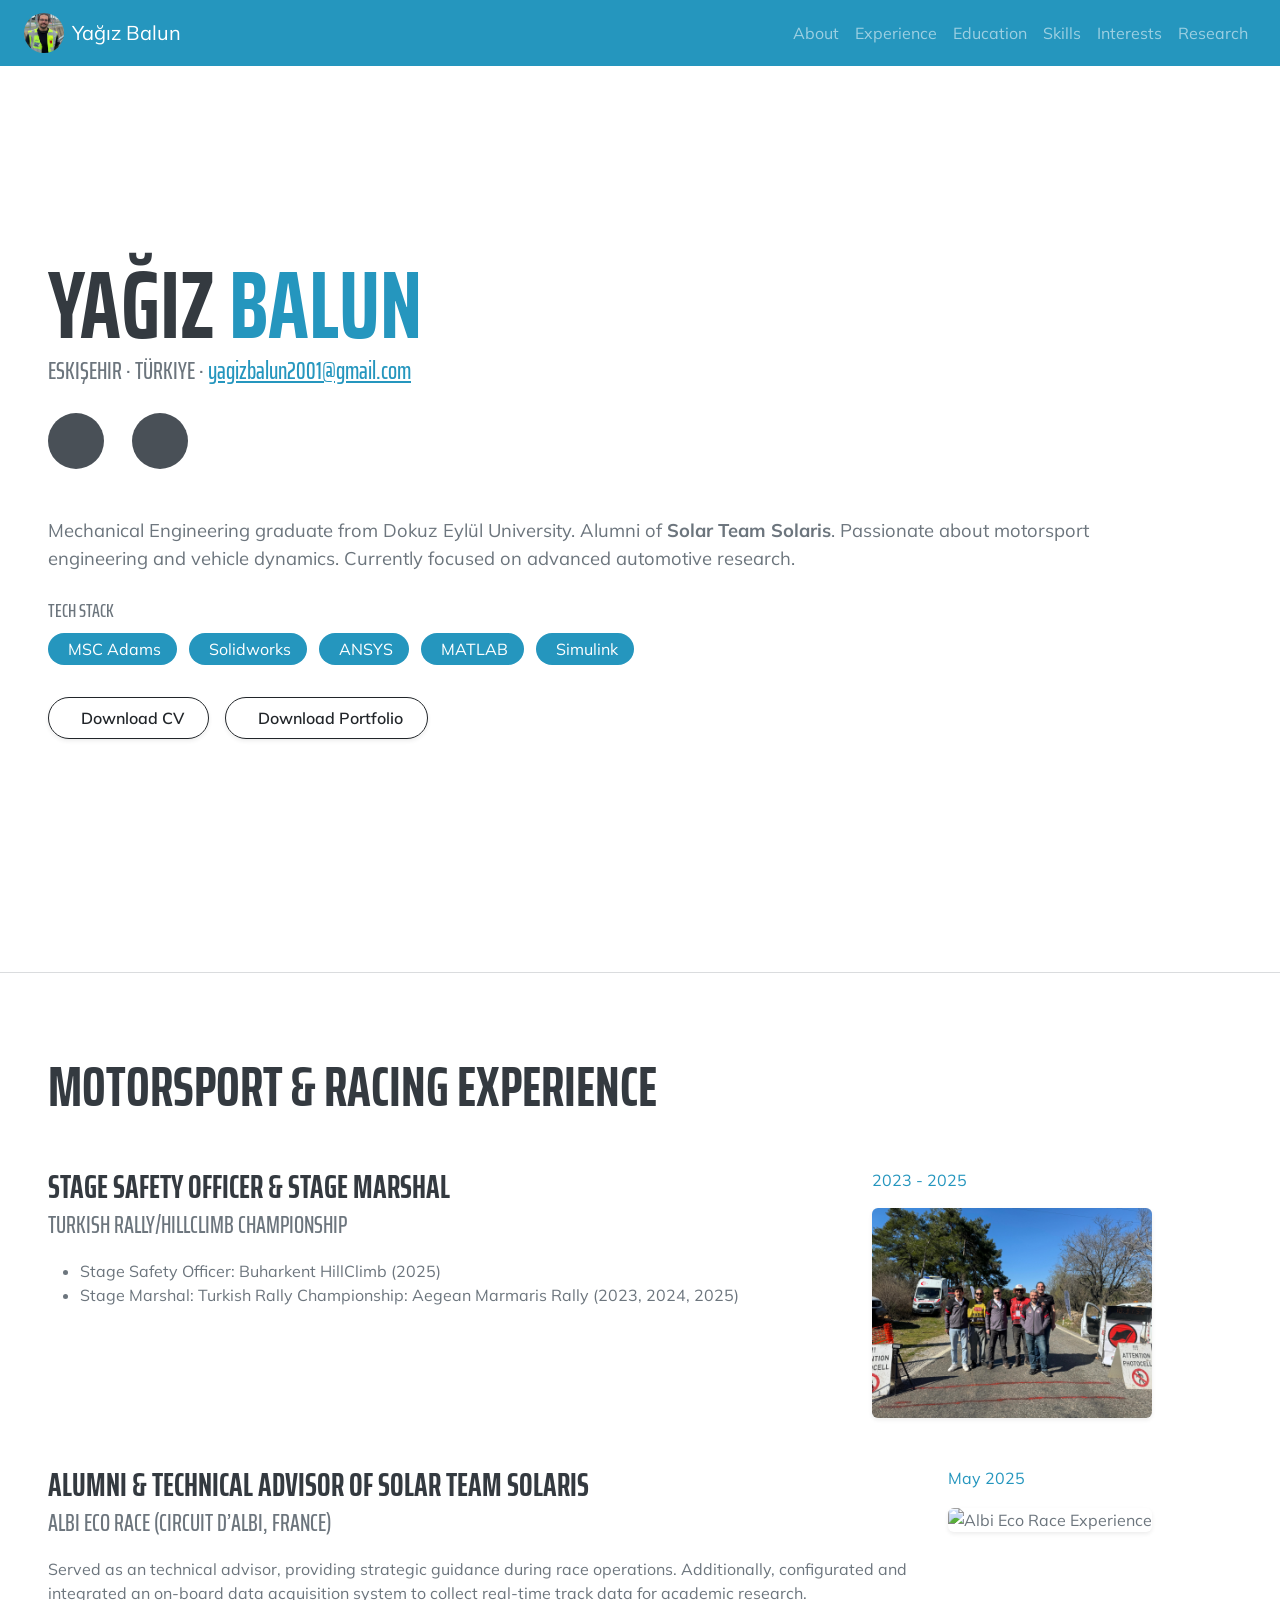
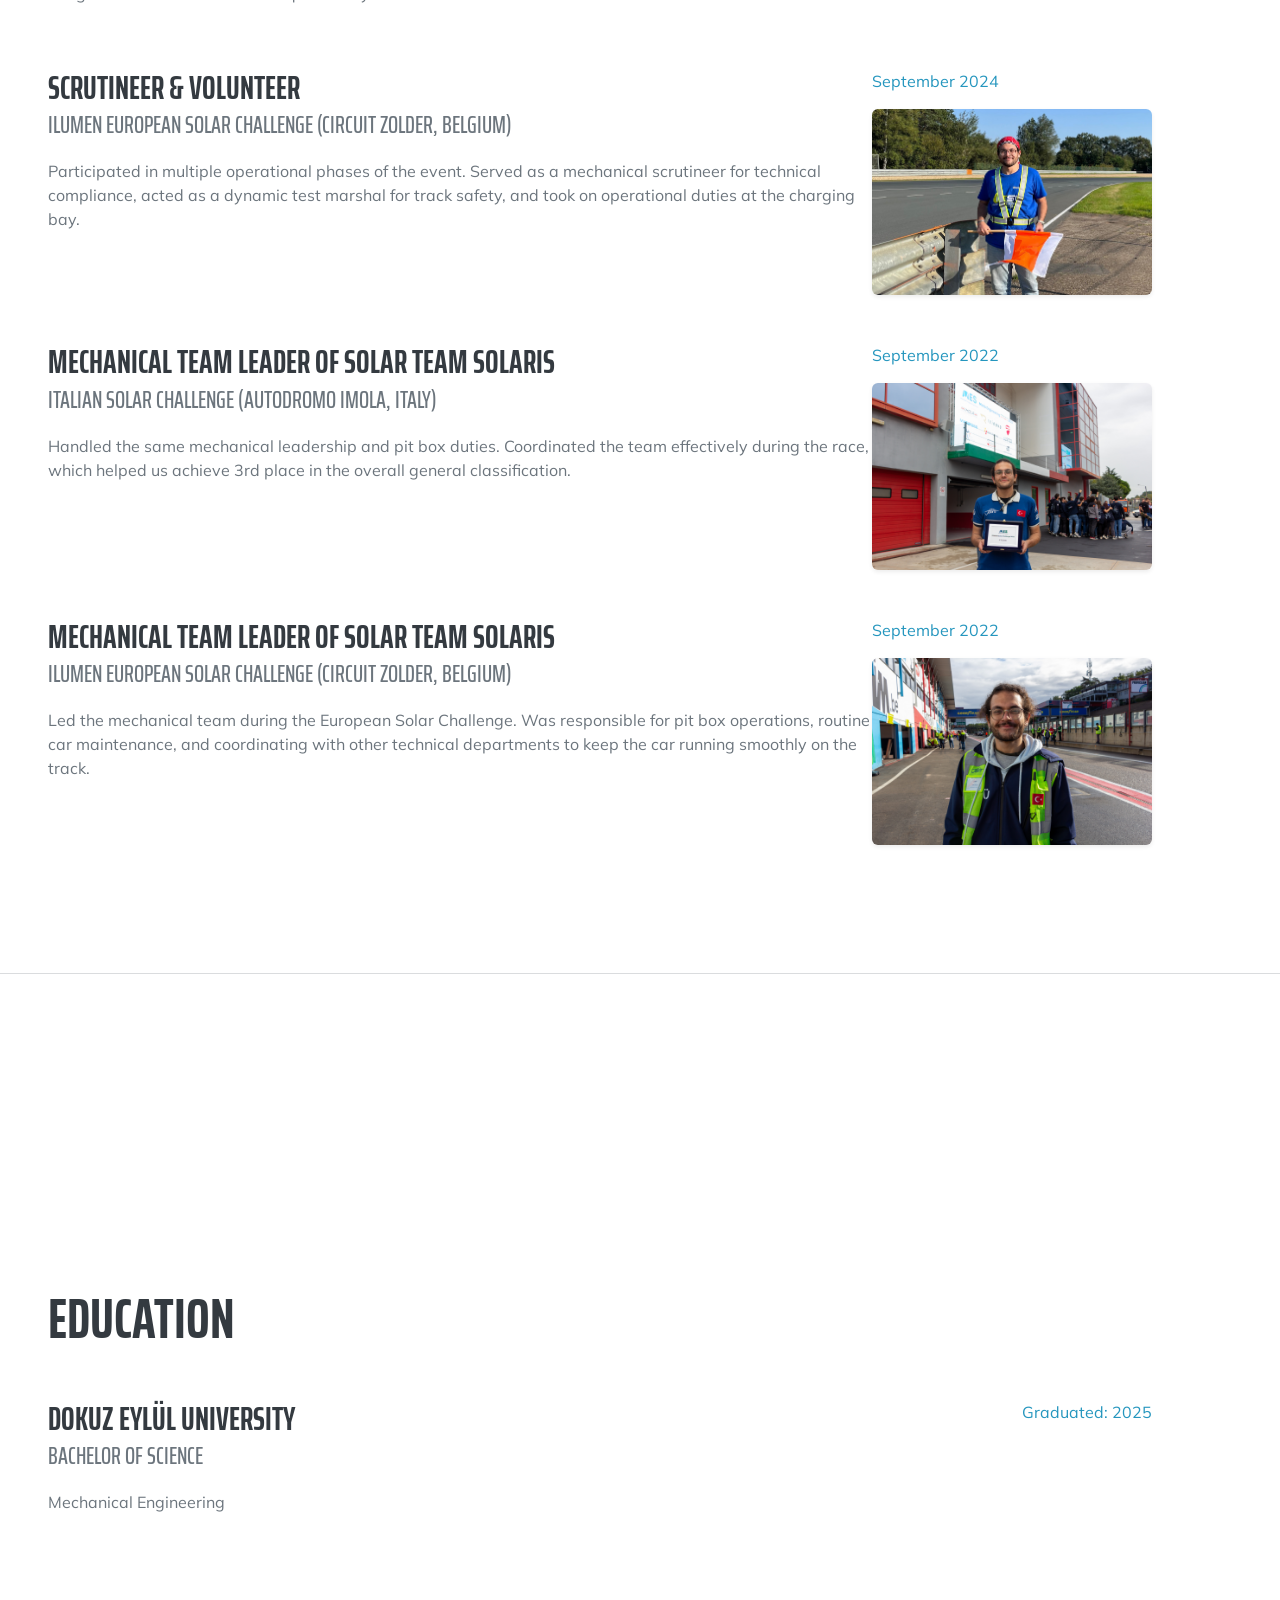
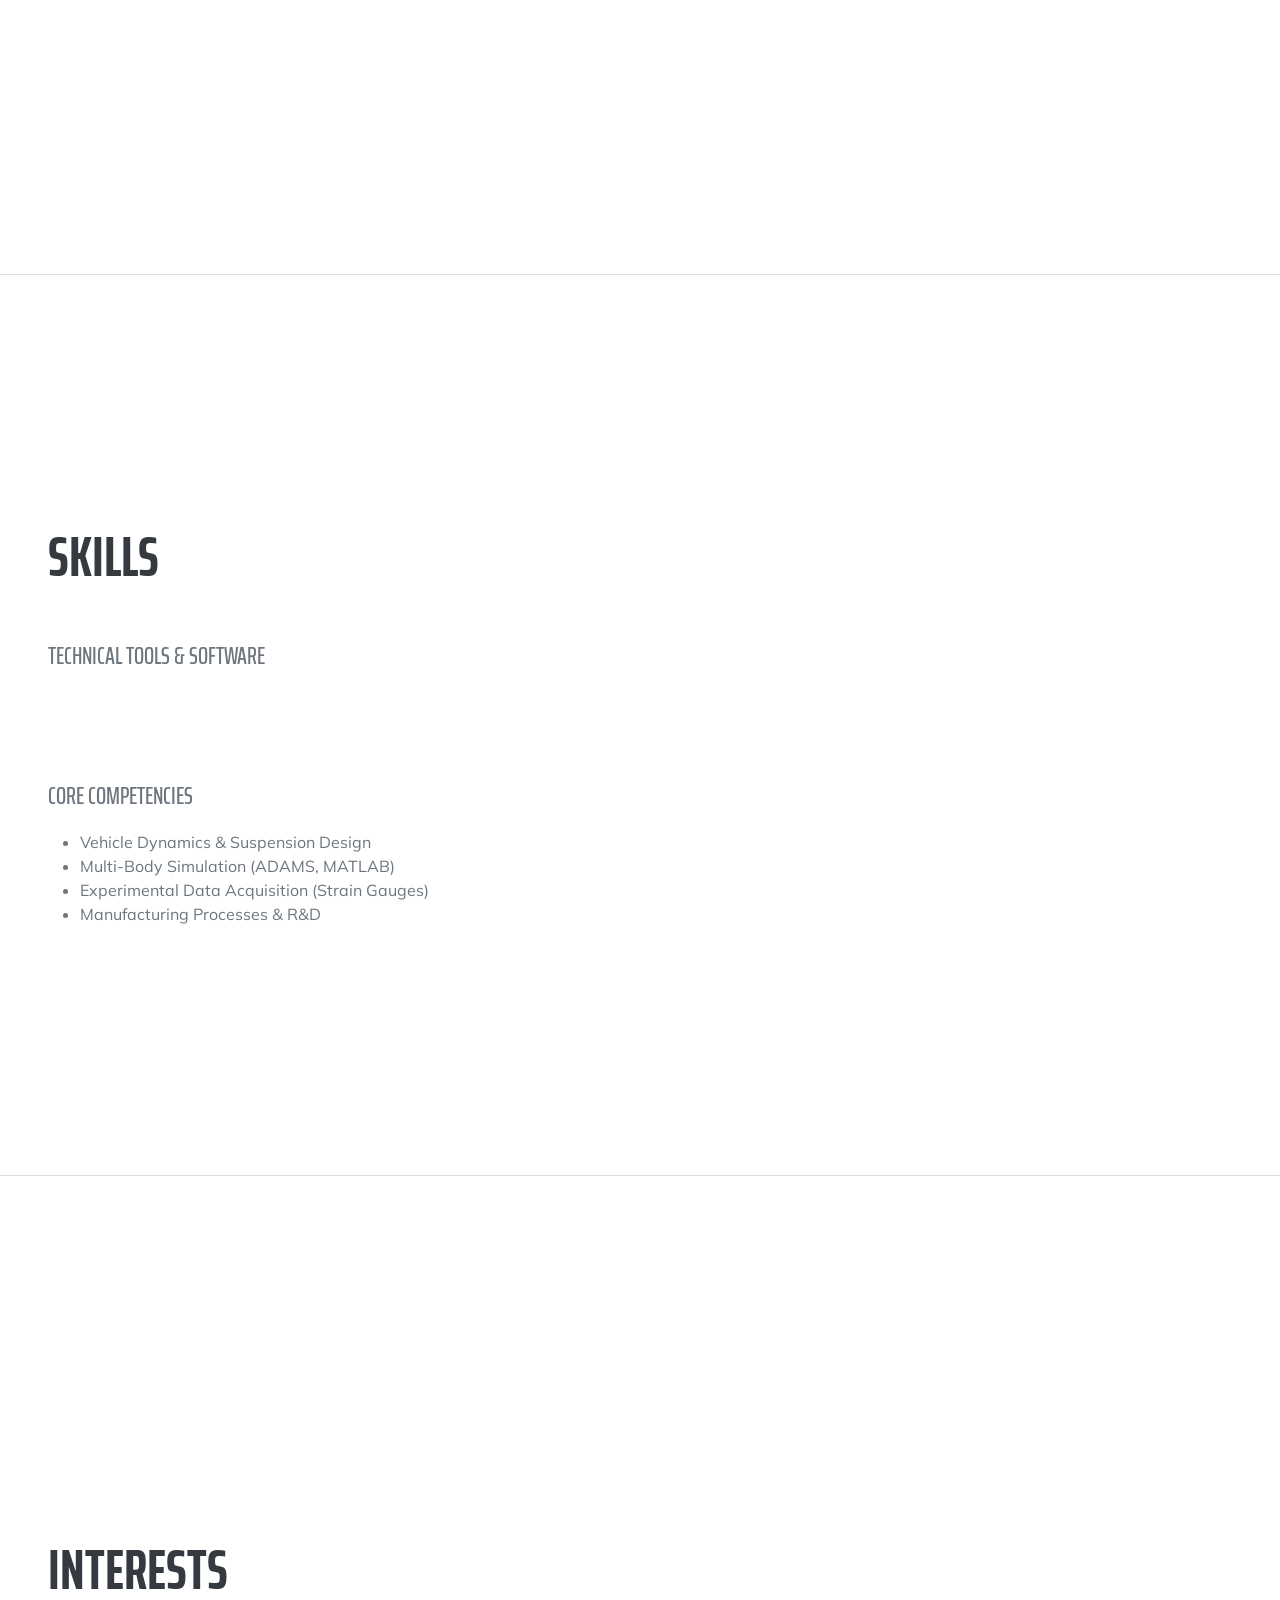
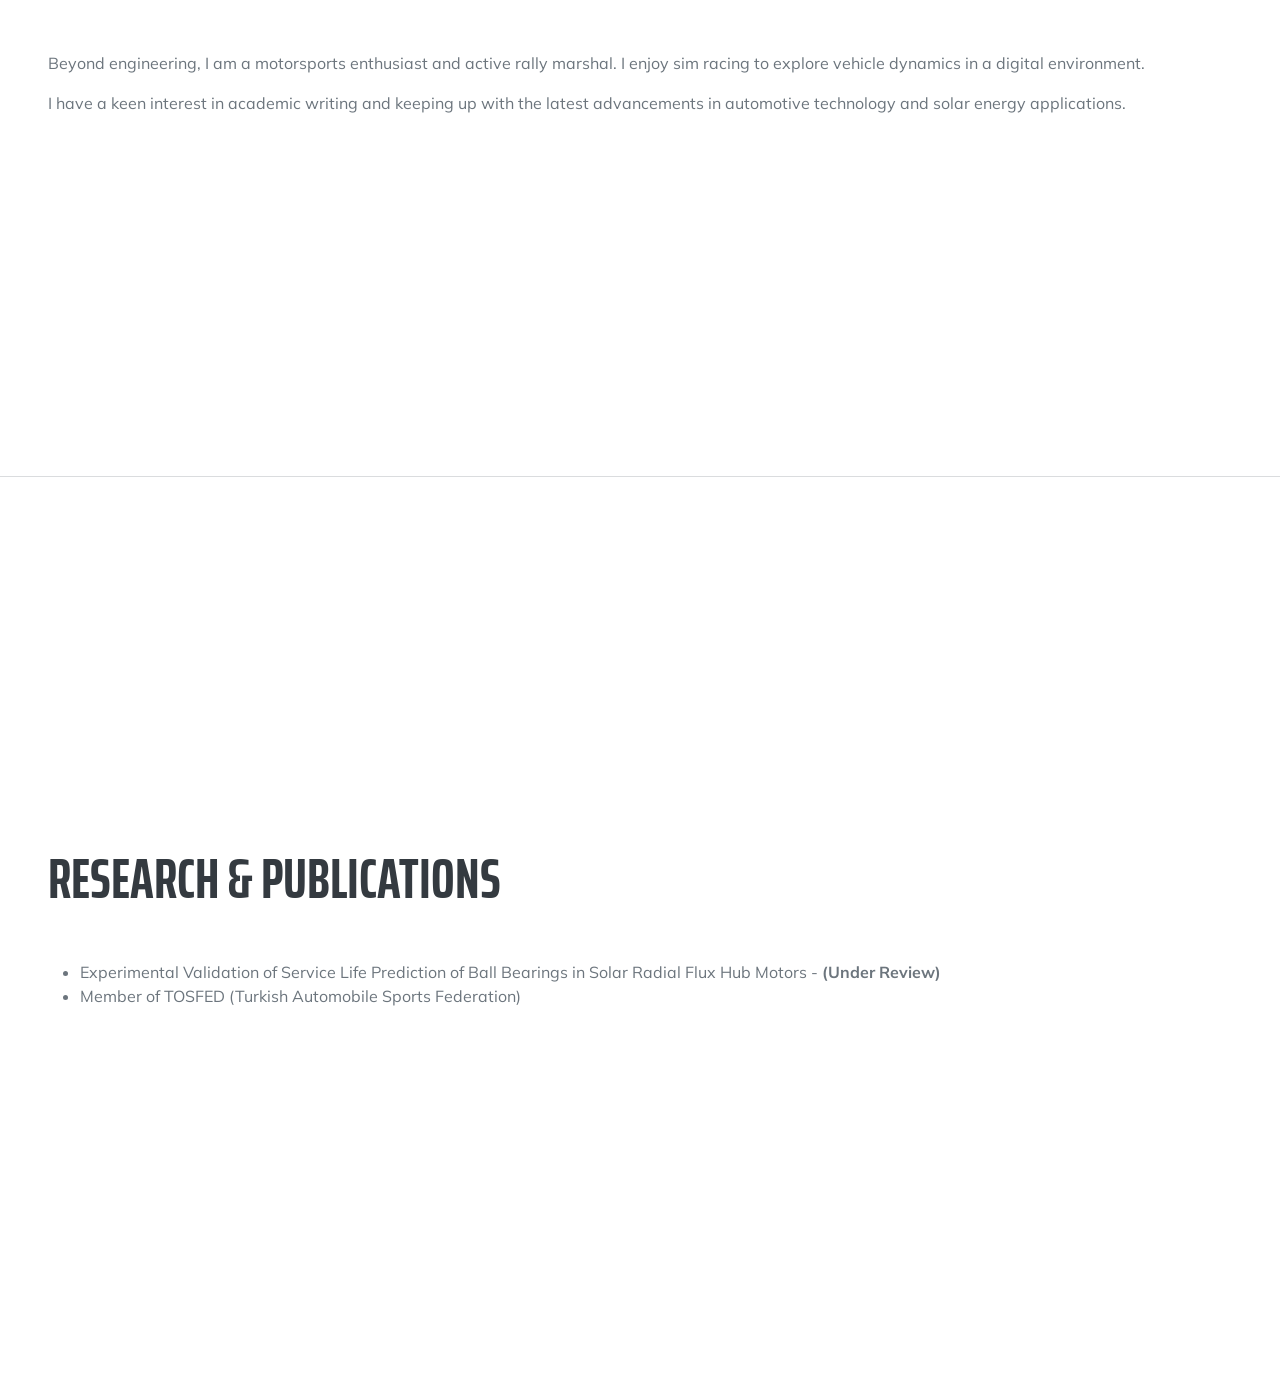
==== index.html @ ca7dafc7 "comp" ====
<!DOCTYPE html>
<html lang="en">
    <head>
        <meta charset="utf-8" />
        <meta name="viewport" content="width=device-width, initial-scale=1, shrink-to-fit=no" />
        <meta name="description" content="Yağız Balun - Mechanical Engineer Portfolio" />
        <meta name="author" content="Yağız Balun" />
        <title>Yağız Balun | Mechanical Engineer</title>
        <link rel="icon" type="image/x-icon" href="assets/img/favicon.ico" />
        <script src="https://use.fontawesome.com/releases/v6.3.0/js/all.js" crossorigin="anonymous"></script>
        <link href="https://fonts.googleapis.com/css?family=Saira+Extra+Condensed:500,700" rel="stylesheet" type="text/css" />
        <link href="https://fonts.googleapis.com/css?family=Muli:400,400i,800,800i" rel="stylesheet" type="text/css" />
        <link href="css/styles.css" rel="stylesheet" />
        <style>
            /* Temanın sol menüye göre ayarlanmış boşluklarını üst menüye göre düzeltir */
            @media (min-width: 992px) {
                body {
                    padding-top: 72px !important;
                    padding-left: 0 !important;
                }
            }
        </style>
    </head>
    <body id="page-top">
        <nav class="navbar navbar-expand-lg navbar-dark bg-primary fixed-top" id="topNav">
            <div class="container-fluid px-4">
                <a class="navbar-brand js-scroll-trigger d-flex align-items-center" href="#page-top">
                    <img class="img-fluid img-profile rounded-circle me-2" src="assets/img/profile.jpg" alt="Yağız Balun" style="width: 40px; height: 40px; object-fit: cover;" />
                    <span>Yağız Balun</span>
                </a>
                <button class="navbar-toggler" type="button" data-bs-toggle="collapse" data-bs-target="#navbarResponsive" aria-controls="navbarResponsive" aria-expanded="false" aria-label="Toggle navigation"><span class="navbar-toggler-icon"></span></button>
                <div class="collapse navbar-collapse" id="navbarResponsive">
                    <ul class="navbar-nav ms-auto">
                        <li class="nav-item"><a class="nav-link js-scroll-trigger" href="#about">About</a></li>
                        <li class="nav-item"><a class="nav-link js-scroll-trigger" href="#experience">Experience</a></li>
                        <li class="nav-item"><a class="nav-link js-scroll-trigger" href="#education">Education</a></li>
                        <li class="nav-item"><a class="nav-link js-scroll-trigger" href="#skills">Skills</a></li>
                        <li class="nav-item"><a class="nav-link js-scroll-trigger" href="#interests">Interests</a></li>
                        <li class="nav-item"><a class="nav-link js-scroll-trigger" href="#awards">Research</a></li>
                    </ul>
                </div>
            </div>
        </nav>
        <div class="container-fluid p-0">
            <section class="resume-section" id="about">
                <div class="resume-section-content">
                    <h1 class="mb-0">
                        Yağız
                        <span class="text-primary">Balun</span>
                    </h1>
                    <div class="subheading mb-4">
                        Eskişehir · Türkiye · 
                        <a href="mailto:yagizbalun2001@gmail.com" class="text-lowercase">yagizbalun2001@gmail.com</a>
                    </div>
                    <div class="social-icons mb-5">
                        <a class="social-icon" href="https://www.linkedin.com/in/yagizbalun/" target="_blank"><i class="fab fa-linkedin-in"></i></a>
                        <a class="social-icon" href="https://orcid.org/0009-0000-0905-5751" target="_blank"><i class="fab fa-orcid"></i></a>
                    </div>
                <p class="lead mb-4">Mechanical Engineering graduate from Dokuz Eylül University. Alumni of <b>Solar Team Solaris</b>. Passionate about 
                        motorsport engineering and vehicle dynamics. Currently focused on advanced automotive research.</p>
                <div class="tech-stack mb-4">
                    <div class="subheading mb-2" style="font-size: 1.2rem;">Tech Stack</div>
                    <span class="badge rounded-pill bg-primary fs-6 fw-normal px-3 py-2 me-2 mb-2"><i class="fas fa-cogs me-1"></i> MSC Adams</span>
                    <span class="badge rounded-pill bg-primary fs-6 fw-normal px-3 py-2 me-2 mb-2"><i class="fas fa-cube me-1"></i> Solidworks</span>
                    <span class="badge rounded-pill bg-primary fs-6 fw-normal px-3 py-2 me-2 mb-2"><i class="fas fa-project-diagram me-1"></i> ANSYS</span>
                    <span class="badge rounded-pill bg-primary fs-6 fw-normal px-3 py-2 me-2 mb-2"><i class="fas fa-laptop-code me-1"></i> MATLAB</span>
                    <span class="badge rounded-pill bg-primary fs-6 fw-normal px-3 py-2 me-2 mb-2"><i class="fas fa-network-wired me-1"></i> Simulink</span>
                </div>
                <div class="d-flex flex-wrap gap-3 mb-5">
                    <a class="btn btn-outline-dark rounded-pill px-4 py-2 fw-semibold shadow-sm" href="assets/CV_Yagiz_Balun.pdf" target="_blank"><i class="fas fa-file-pdf text-primary me-2"></i> Download CV</a>
                    <a class="btn btn-outline-dark rounded-pill px-4 py-2 fw-semibold shadow-sm" href="assets/Portfolio_Yagiz_Balun.pdf" target="_blank"><i class="fas fa-briefcase text-primary me-2"></i> Download Portfolio</a>
                </div>
                </div>
            </section>
            <hr class="m-0" />
            <section class="resume-section" id="experience">
                <div class="resume-section-content">
                    <h2 class="mb-5">MOTORSPORT & RACING EXPERIENCE</h2>
                    <div class="d-flex flex-column flex-md-row justify-content-between mb-5">
                        <div class="flex-grow-1">
                            <h3 class="mb-0">Stage Safety Officer & Stage Marshal</h3>
                            <div class="subheading mb-3">Turkish Rally/HillClimb Championship</div>
                            <ul>
                                <li>Stage Safety Officer: Buharkent HillClimb (2025)</li>
                                <li>Stage Marshal: Turkish Rally Championship: Aegean Marmaris Rally (2023, 2024, 2025)</li>
                            </ul>
                        </div>
                        <div class="flex-shrink-0">
                            <span class="text-primary">2023 - 2025</span>
                            <div class="mt-3">
                                <img src="assets/img/rally.jpeg" alt="Rally Marshal Experience" class="img-fluid rounded shadow-sm" style="max-width: 280px;" />
                            </div>
                        </div>
                    </div>
                    <div class="d-flex flex-column flex-md-row justify-content-between mb-5">
                        <div class="flex-grow-1">
                            <h3 class="mb-0">Alumni & Technical Advisor of Solar Team Solaris</h3>
                            <div class="subheading mb-3">Albi Eco Race (Circuit d’Albi, France)</div>
                            <p>Served as an technical advisor, providing strategic guidance during race operations. Additionally, configurated and integrated an on-board data acquisition system to collect real-time track data for academic research.</p>
                        </div>
                        <div class="flex-shrink-0">
                            <span class="text-primary">May 2025</span>
                            <div class="mt-3">
                                <img src="assets/img/albi.jpg" alt="Albi Eco Race Experience" class="img-fluid rounded shadow-sm" style="max-width: 280px;" />
                            </div>
                        </div>
                    </div>
                    <div class="d-flex flex-column flex-md-row justify-content-between mb-5">
                        <div class="flex-grow-1">
                            <h3 class="mb-0">Scrutineer & Volunteer</h3>
                            <div class="subheading mb-3">iLumen European Solar Challenge (Circuit Zolder, Belgium)</div>
                            <p>Participated in multiple operational phases of the event. Served as a mechanical scrutineer for technical compliance, acted as a dynamic test marshal for track safety, and took on operational duties at the charging bay.</p>
                        </div>
                        <div class="flex-shrink-0">
                            <span class="text-primary">September 2024</span>
                            <div class="mt-3">
                                <img src="assets/img/scru.jpeg" alt="Scrutineer Experience" class="img-fluid rounded shadow-sm" style="max-width: 280px;" />
                            </div>
                        </div>
                    </div>
                    <div class="d-flex flex-column flex-md-row justify-content-between mb-5">
                        <div class="flex-grow-1">
                            <h3 class="mb-0">Mechanical Team Leader of Solar Team Solaris</h3>
                            <div class="subheading mb-3">Italian Solar Challenge (Autodromo Imola, Italy)</div>
                        <p> Handled the same mechanical leadership and pit box duties. Coordinated the team effectively during the race, which helped us achieve 3rd place in the overall general classification.</p>

                        </div>
                        <div class="flex-shrink-0">
                            <span class="text-primary">September 2022</span>
                            <div class="mt-3">
                                <img src="assets/img/imola.jpg" alt="Italian Solar Challenge Experience" class="img-fluid rounded shadow-sm" style="max-width: 280px;" />
                            </div>
                        </div>
                    </div>
                    <div class="d-flex flex-column flex-md-row justify-content-between mb-5">
                        <div class="flex-grow-1">
                            <h3 class="mb-0">Mechanical Team Leader of Solar Team Solaris</h3>
                            <div class="subheading mb-3">iLumen European Solar Challenge (Circuit Zolder, Belgium)</div>
                            <p>Led the mechanical team during the European Solar Challenge. Was responsible for pit box operations, routine car maintenance, and coordinating with other technical departments to keep the car running smoothly on the track.</p>
                        </div>
                        <div class="flex-shrink-0">
                            <span class="text-primary">September 2022</span>
                            <div class="mt-3">
                                <img src="assets/img/iesc.jpg" alt="iLumen European Solar Challenge Experience" class="img-fluid rounded shadow-sm" style="max-width: 280px;" />
                            </div>
                        </div>
                    </div>
                </div>
            </section>
            <hr class="m-0" />
            <section class="resume-section" id="education">
                <div class="resume-section-content">
                    <h2 class="mb-5">Education</h2>
                    <div class="d-flex flex-column flex-md-row justify-content-between mb-5">
                        <div class="flex-grow-1">
                            <h3 class="mb-0">Dokuz Eylül University</h3>
                            <div class="subheading mb-3">Bachelor of Science</div>
                            <div>Mechanical Engineering</div>
                        </div>
                        <div class="flex-shrink-0"><span class="text-primary">Graduated: 2025</span></div>
                    </div>
                </div>
            </section>
            <hr class="m-0" />
            <section class="resume-section" id="skills">
                <div class="resume-section-content">
                    <h2 class="mb-5">Skills</h2>
                    <div class="subheading mb-3">Technical Tools & Software</div>
                    <ul class="list-inline dev-icons">
                        <li class="list-inline-item"><i class="fas fa-car"></i></li>
                        <li class="list-inline-item"><i class="fas fa-cogs"></i></li>
                        <li class="list-inline-item"><i class="fas fa-tools"></i></li>
                    </ul>
                    <div class="subheading mb-3">Core Competencies</div>
                    <ul class="fa-ul mb-0">
                        <li><span class="fa-li"><i class="fas fa-check"></i></span>Vehicle Dynamics & Suspension Design</li>
                        <li><span class="fa-li"><i class="fas fa-check"></i></span>Multi-Body Simulation (ADAMS, MATLAB)</li>
                        <li><span class="fa-li"><i class="fas fa-check"></i></span>Experimental Data Acquisition (Strain Gauges)</li>
                        <li><span class="fa-li"><i class="fas fa-check"></i></span>Manufacturing Processes & R&D</li>
                    </ul>
                </div>
            </section>
            <hr class="m-0" />
            <section class="resume-section" id="interests">
                <div class="resume-section-content">
                    <h2 class="mb-5">Interests</h2>
                    <p>Beyond engineering, I am a motorsports enthusiast and active rally marshal. I enjoy sim racing to explore vehicle dynamics in a digital environment.</p>
                    <p class="mb-0">I have a keen interest in academic writing and keeping up with the latest advancements in automotive technology and solar energy applications.</p>
                </div>
            </section>
            <hr class="m-0" />
            <section class="resume-section" id="awards">
                <div class="resume-section-content">
                    <h2 class="mb-5">Research & Publications</h2>
                    <ul class="fa-ul mb-0">
                        <li>
                            <span class="fa-li"><i class="fas fa-file-alt text-warning"></i></span>
                            Experimental Validation of Service Life Prediction of Ball Bearings in Solar Radial Flux Hub Motors - <b>(Under Review)</b>
                        </li>
                        <li>
                            <span class="fa-li"><i class="fas fa-certificate text-warning"></i></span>
                            Member of TOSFED (Turkish Automobile Sports Federation)
                        </li>
                    </ul>
                </div>
            </section>
        </div>
        <script src="https://cdn.jsdelivr.net/npm/bootstrap@5.2.3/dist/js/bootstrap.bundle.min.js"></script>
        <script src="js/scripts.js"></script>
    </body>
</html>
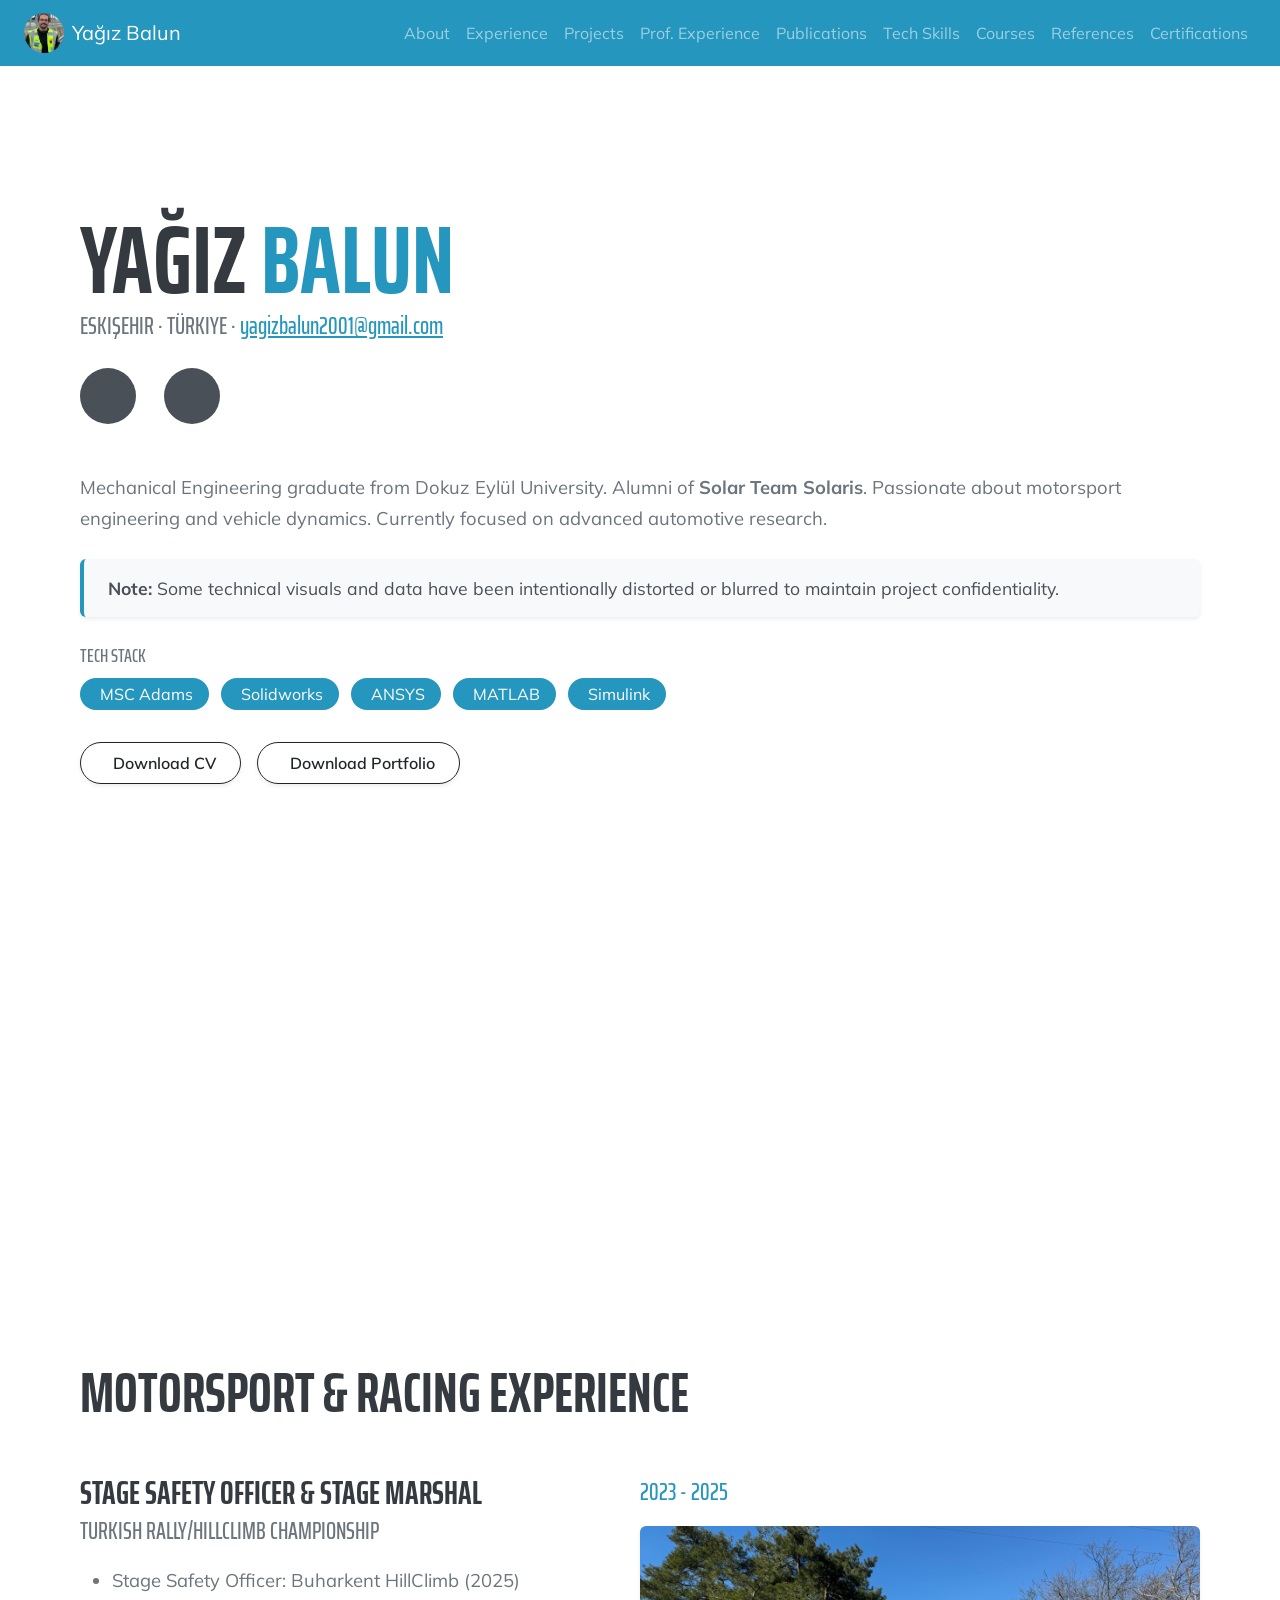
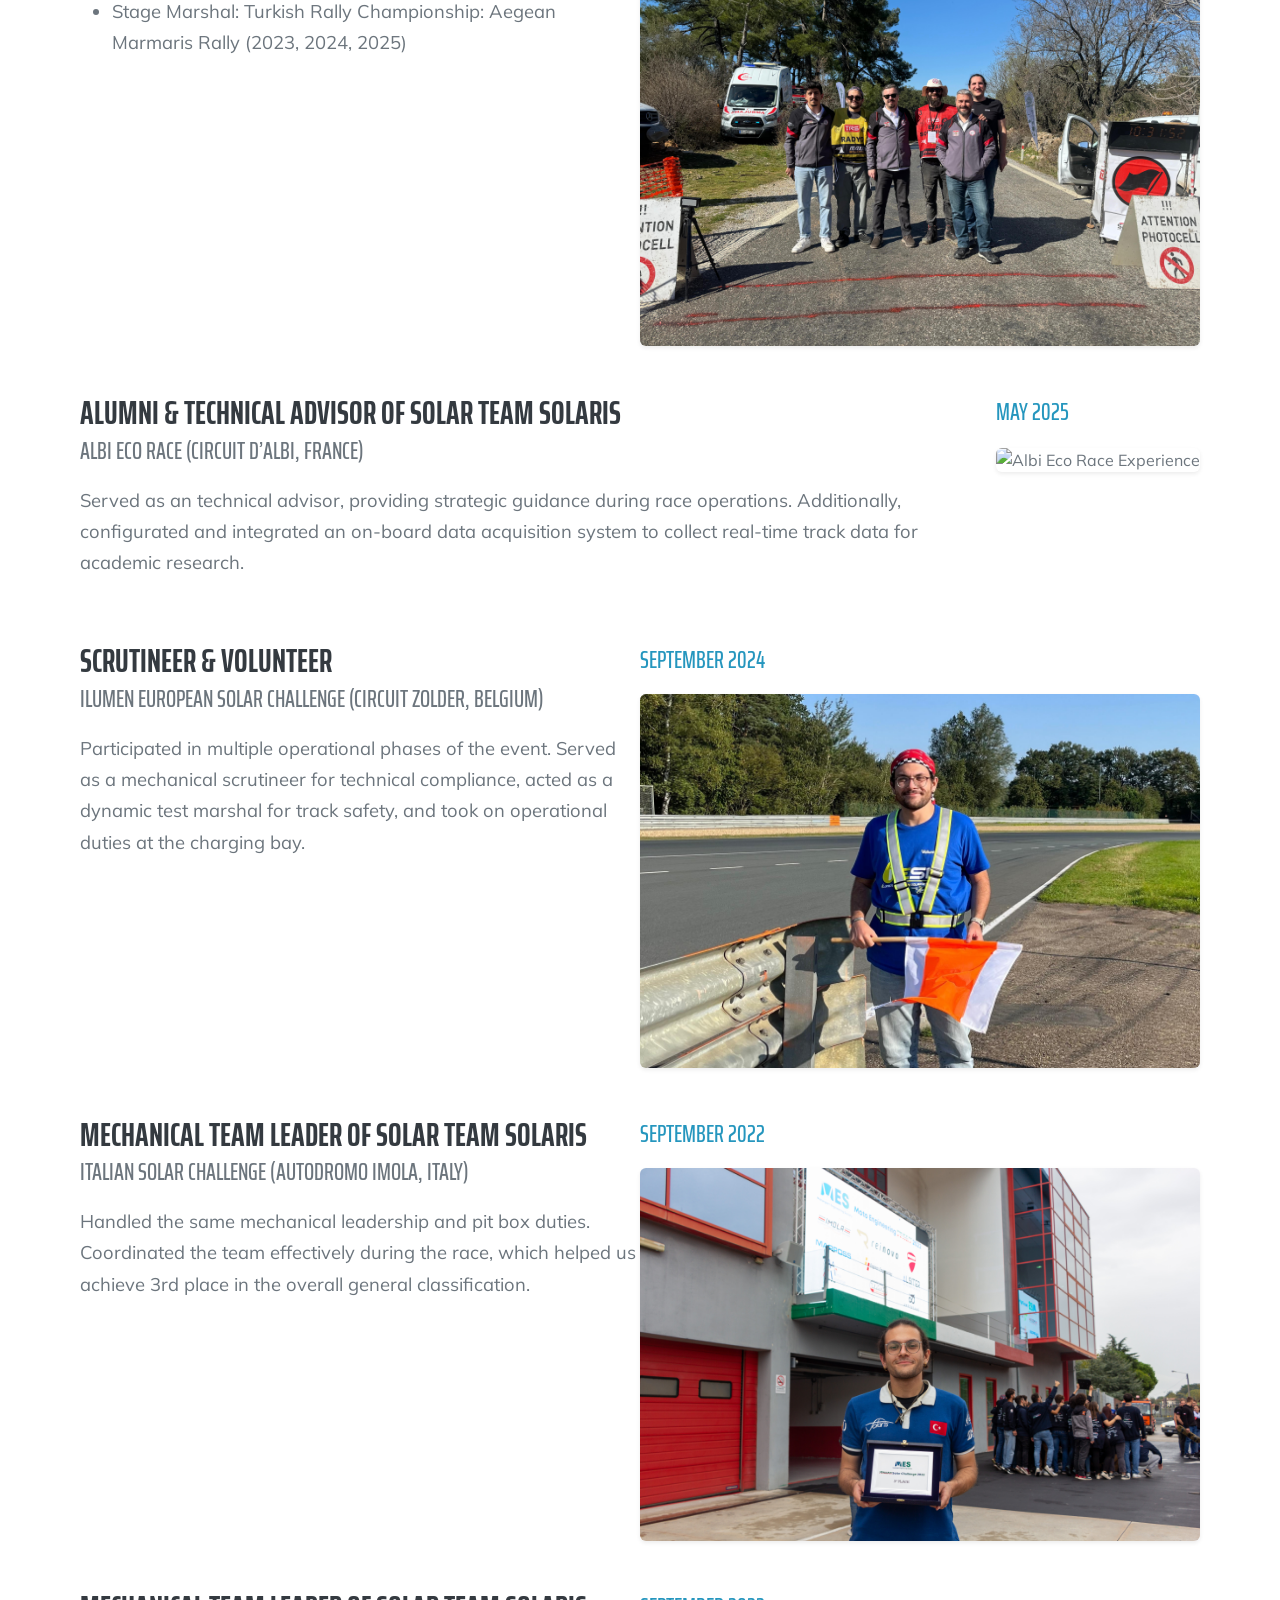
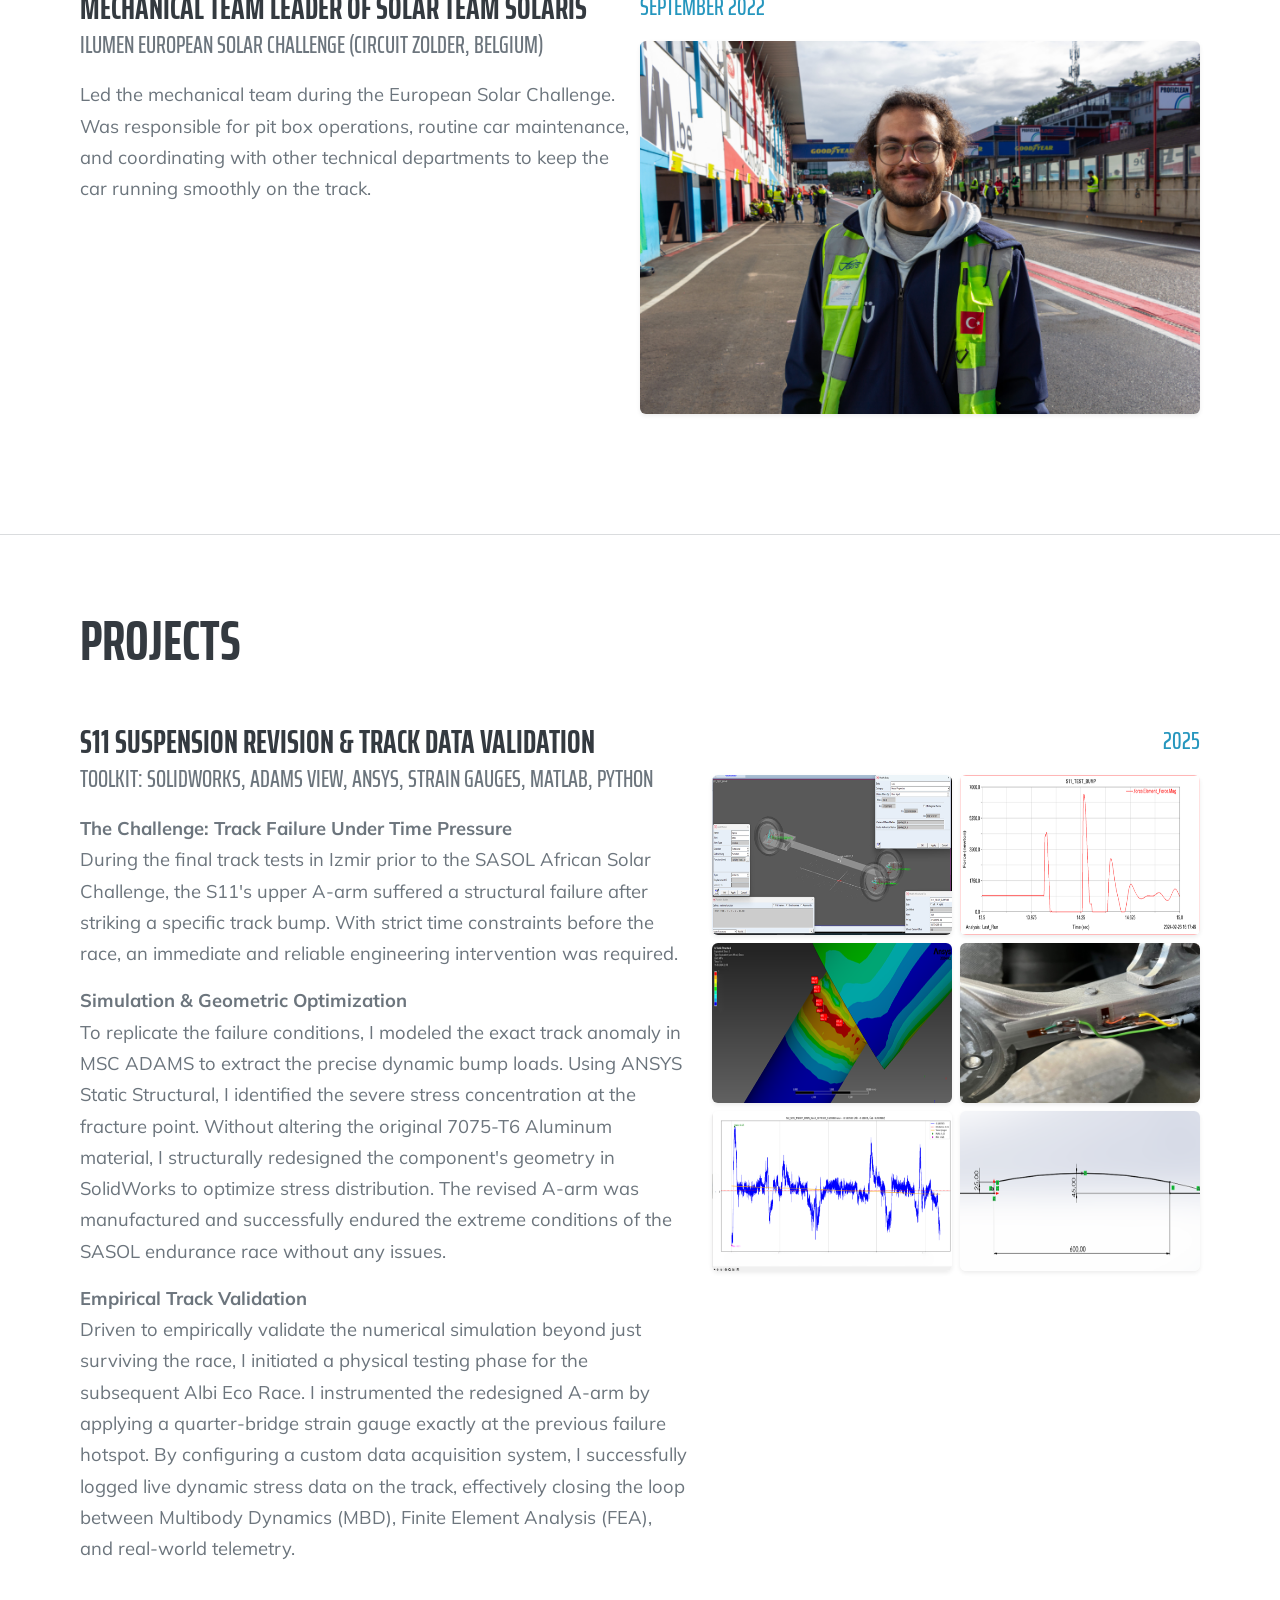
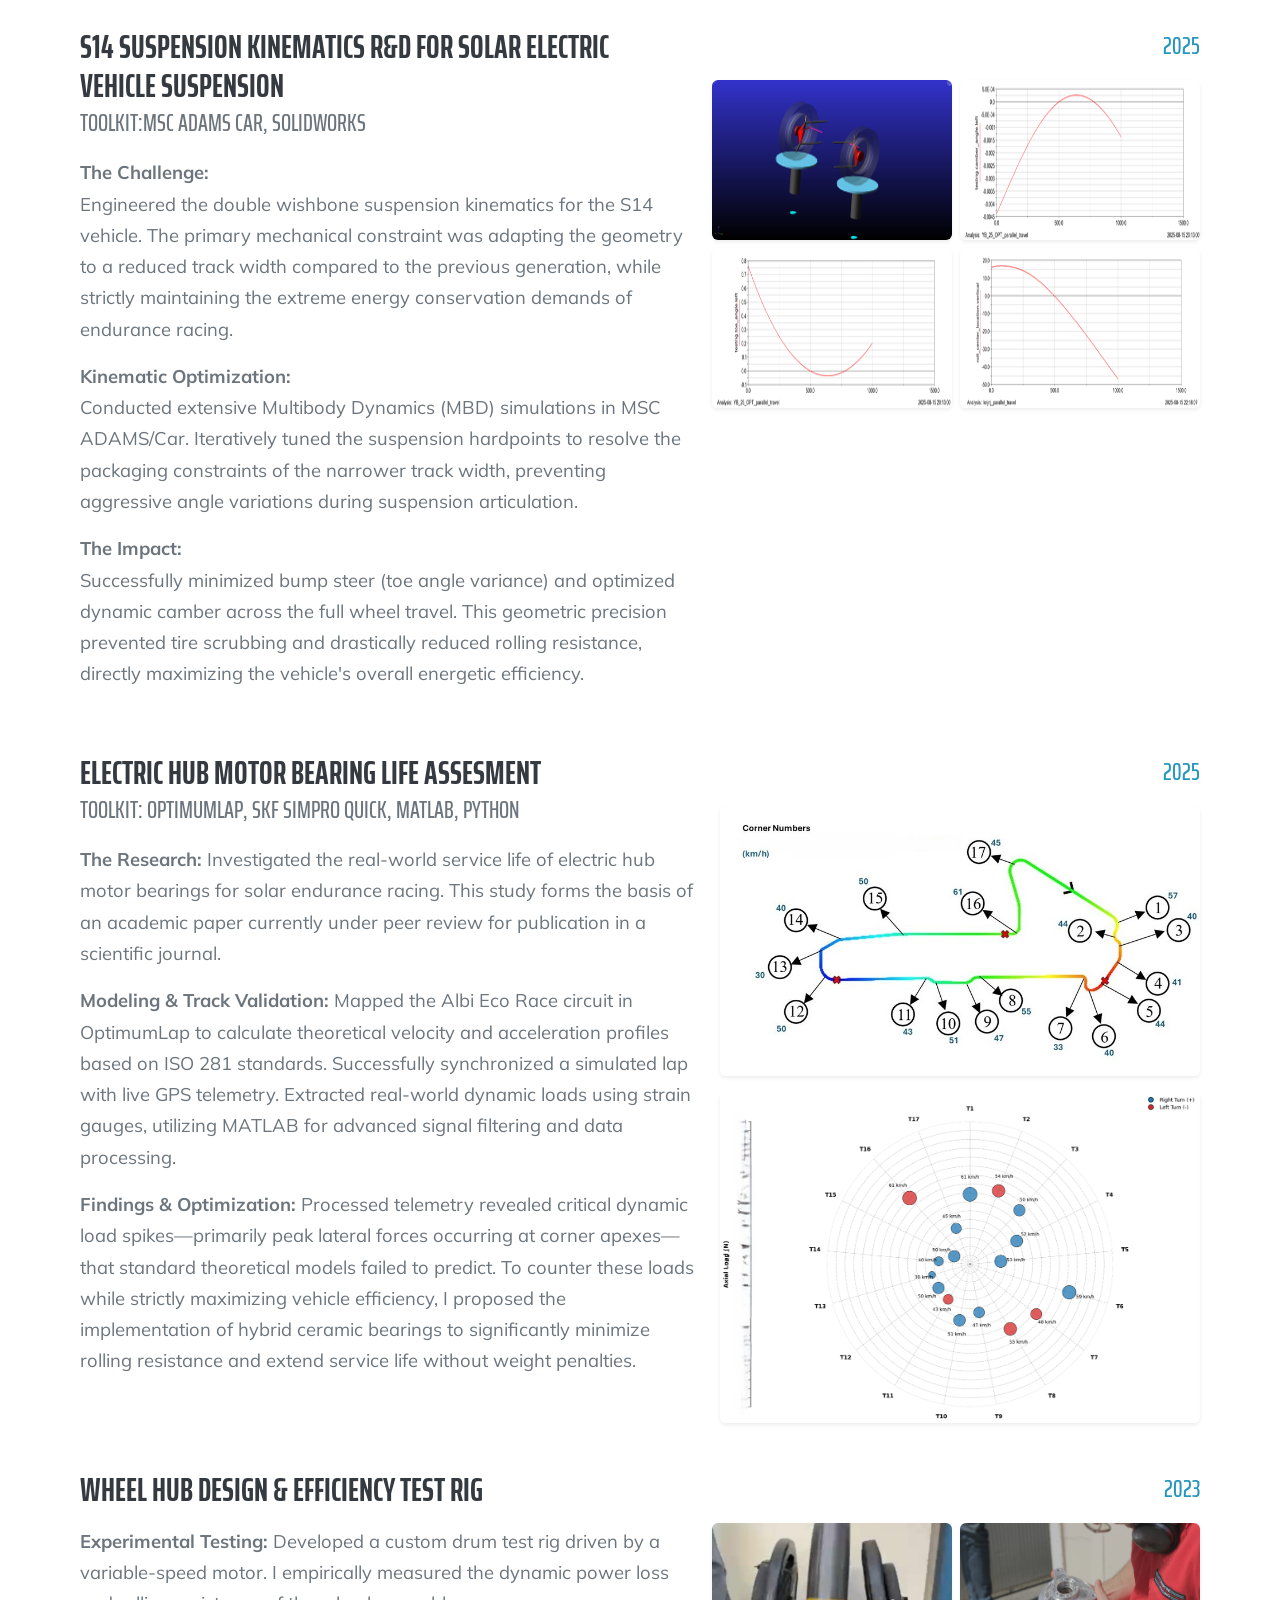
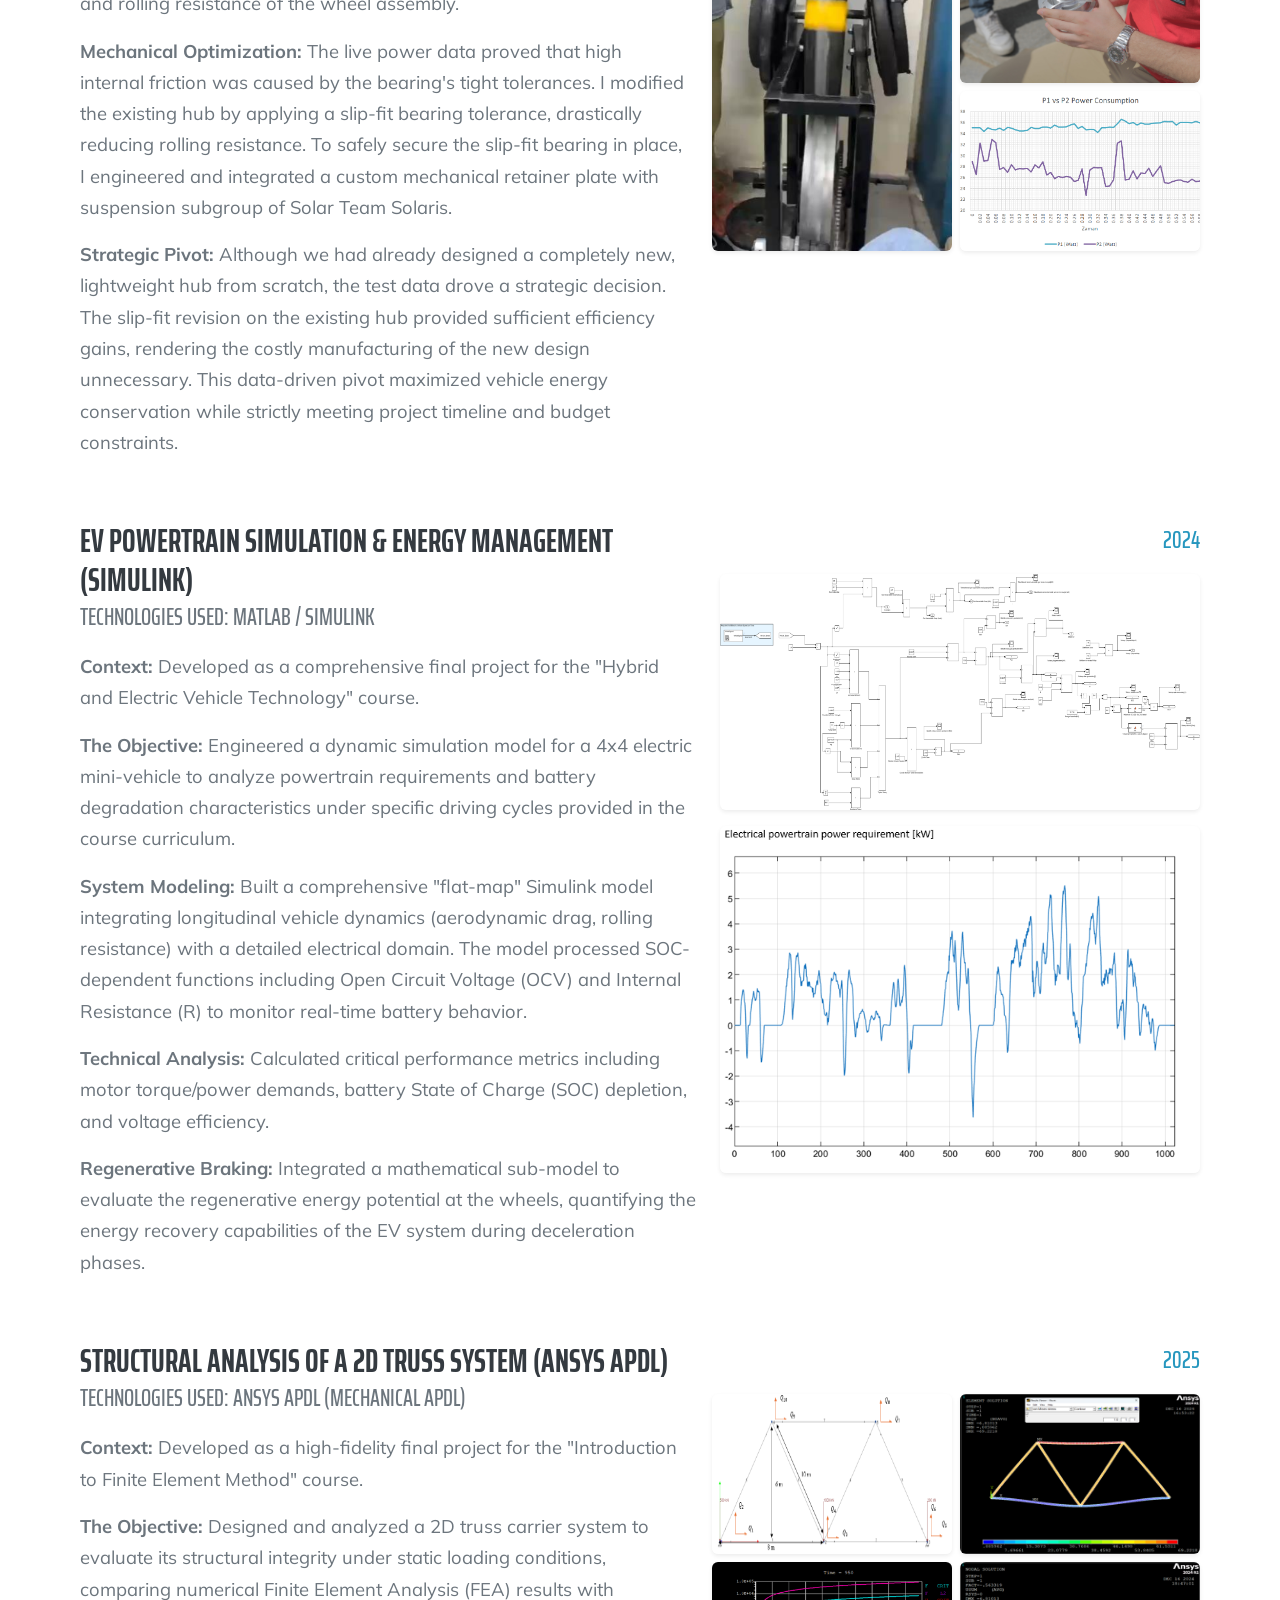
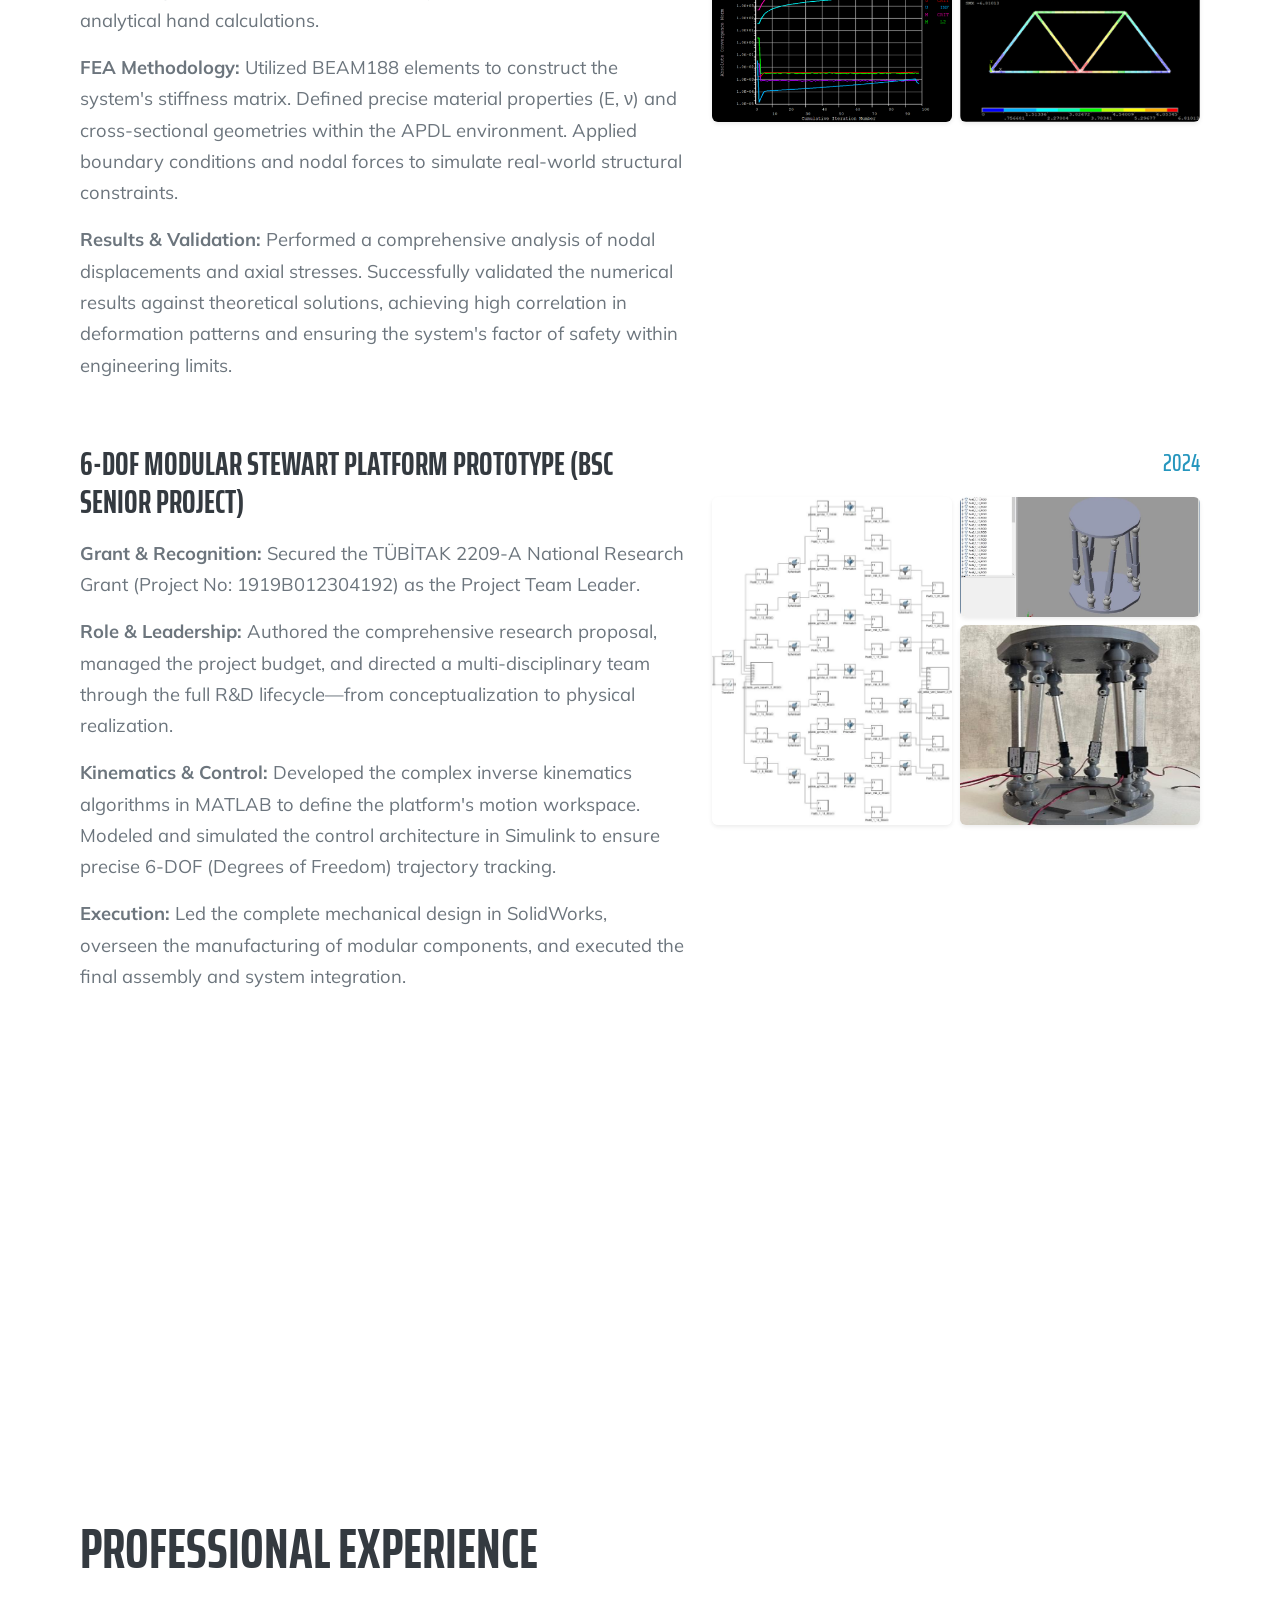
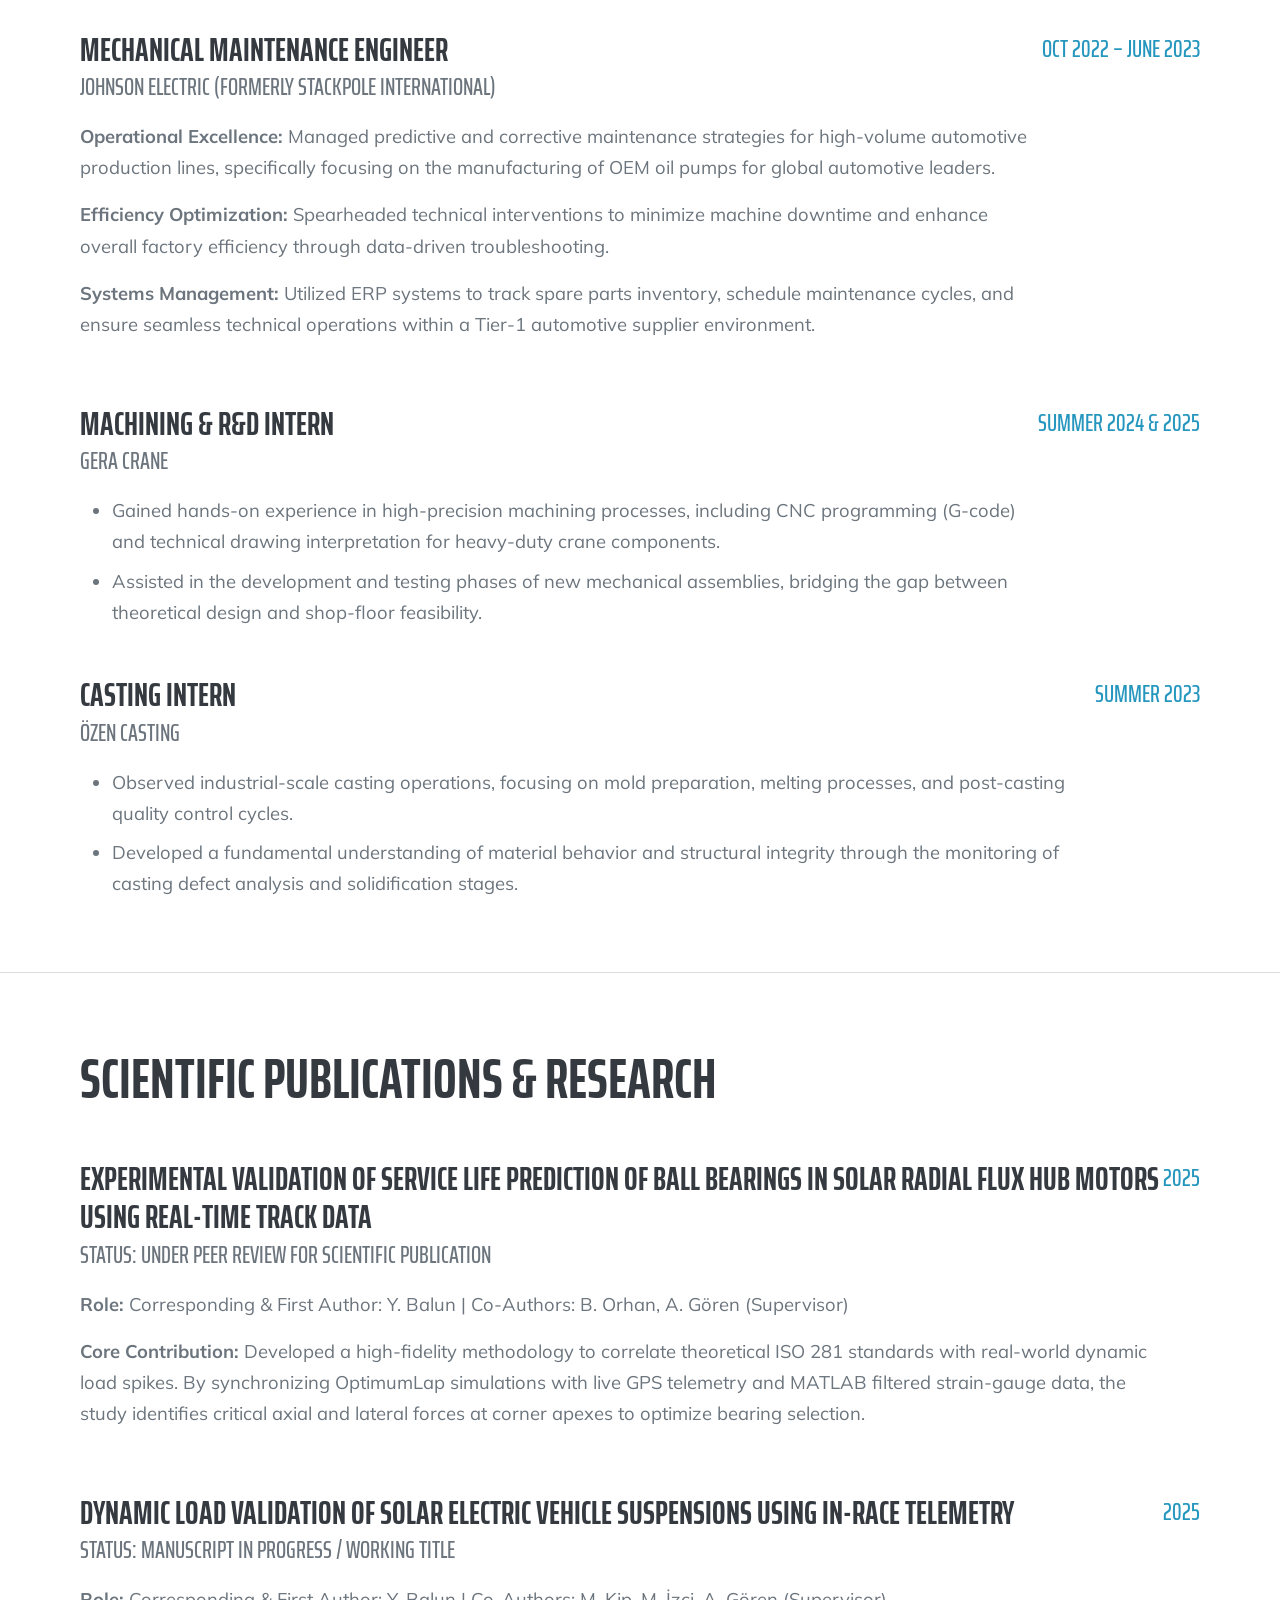
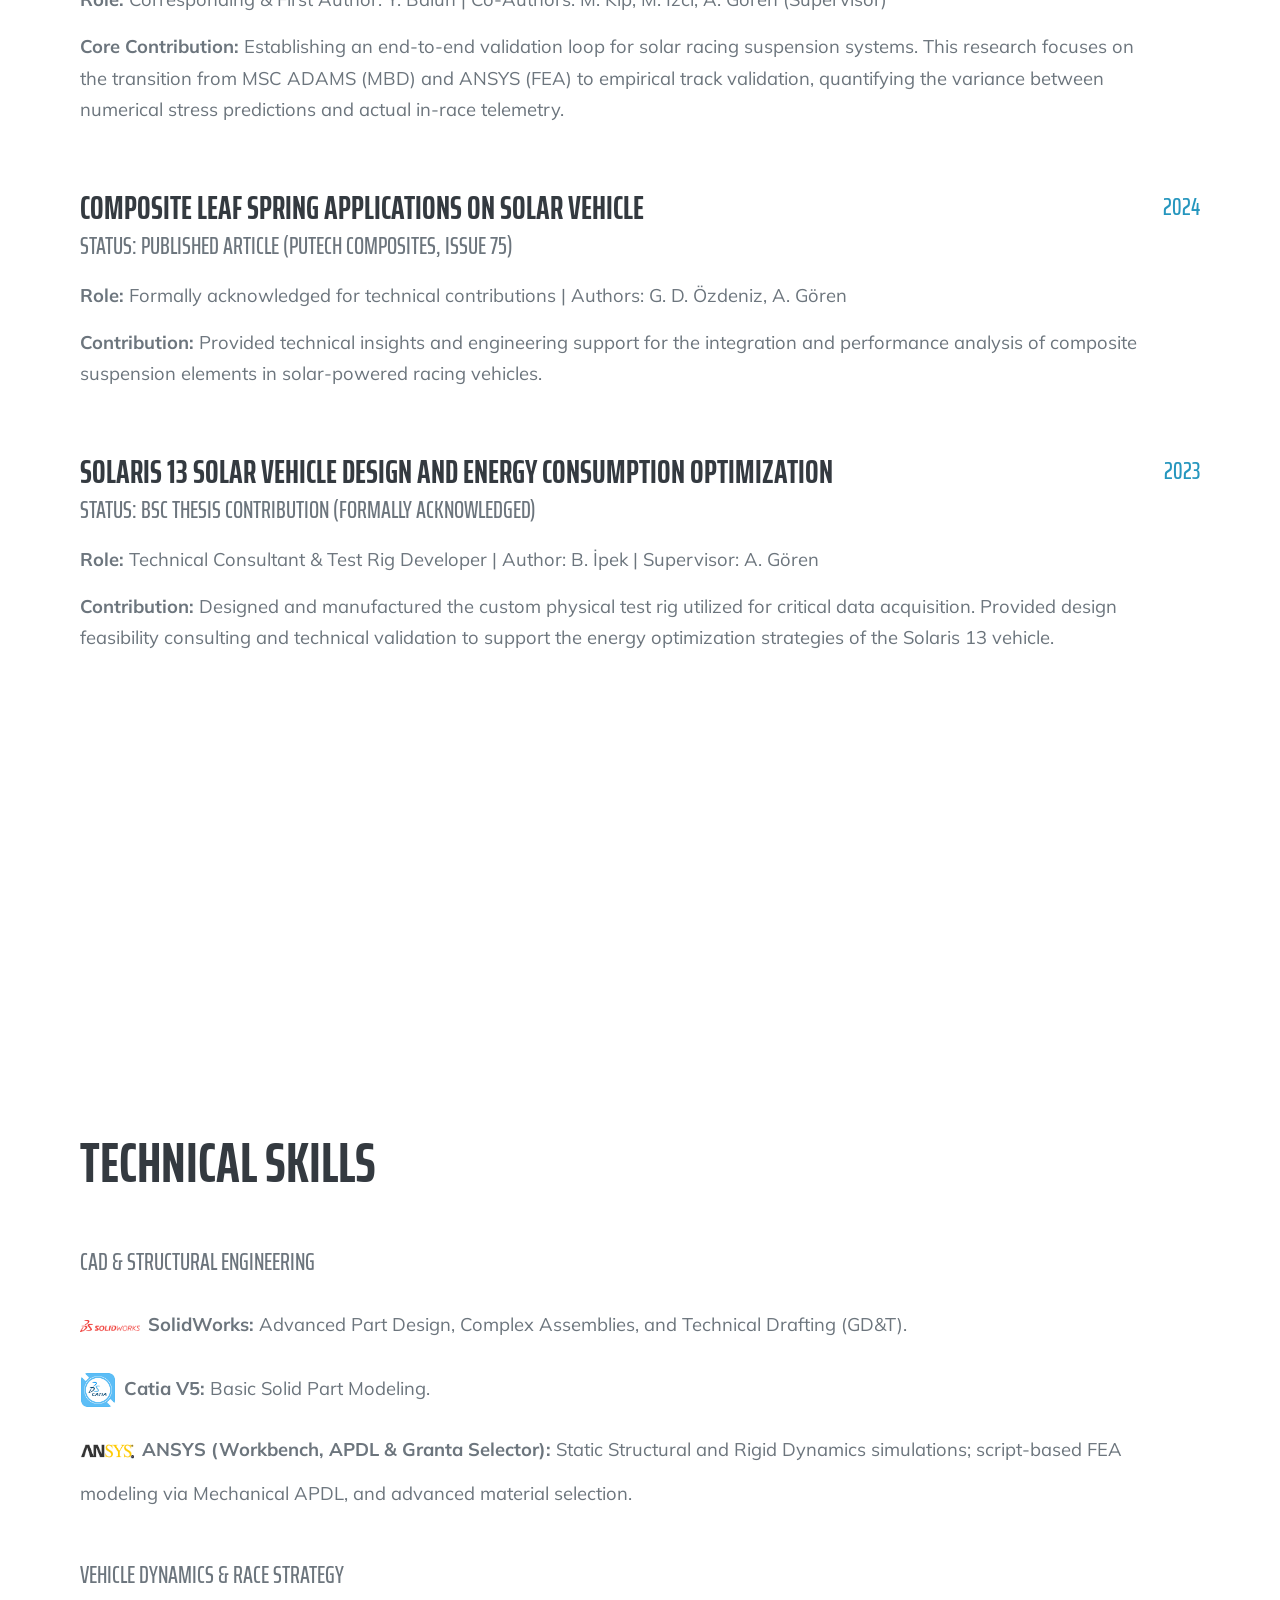
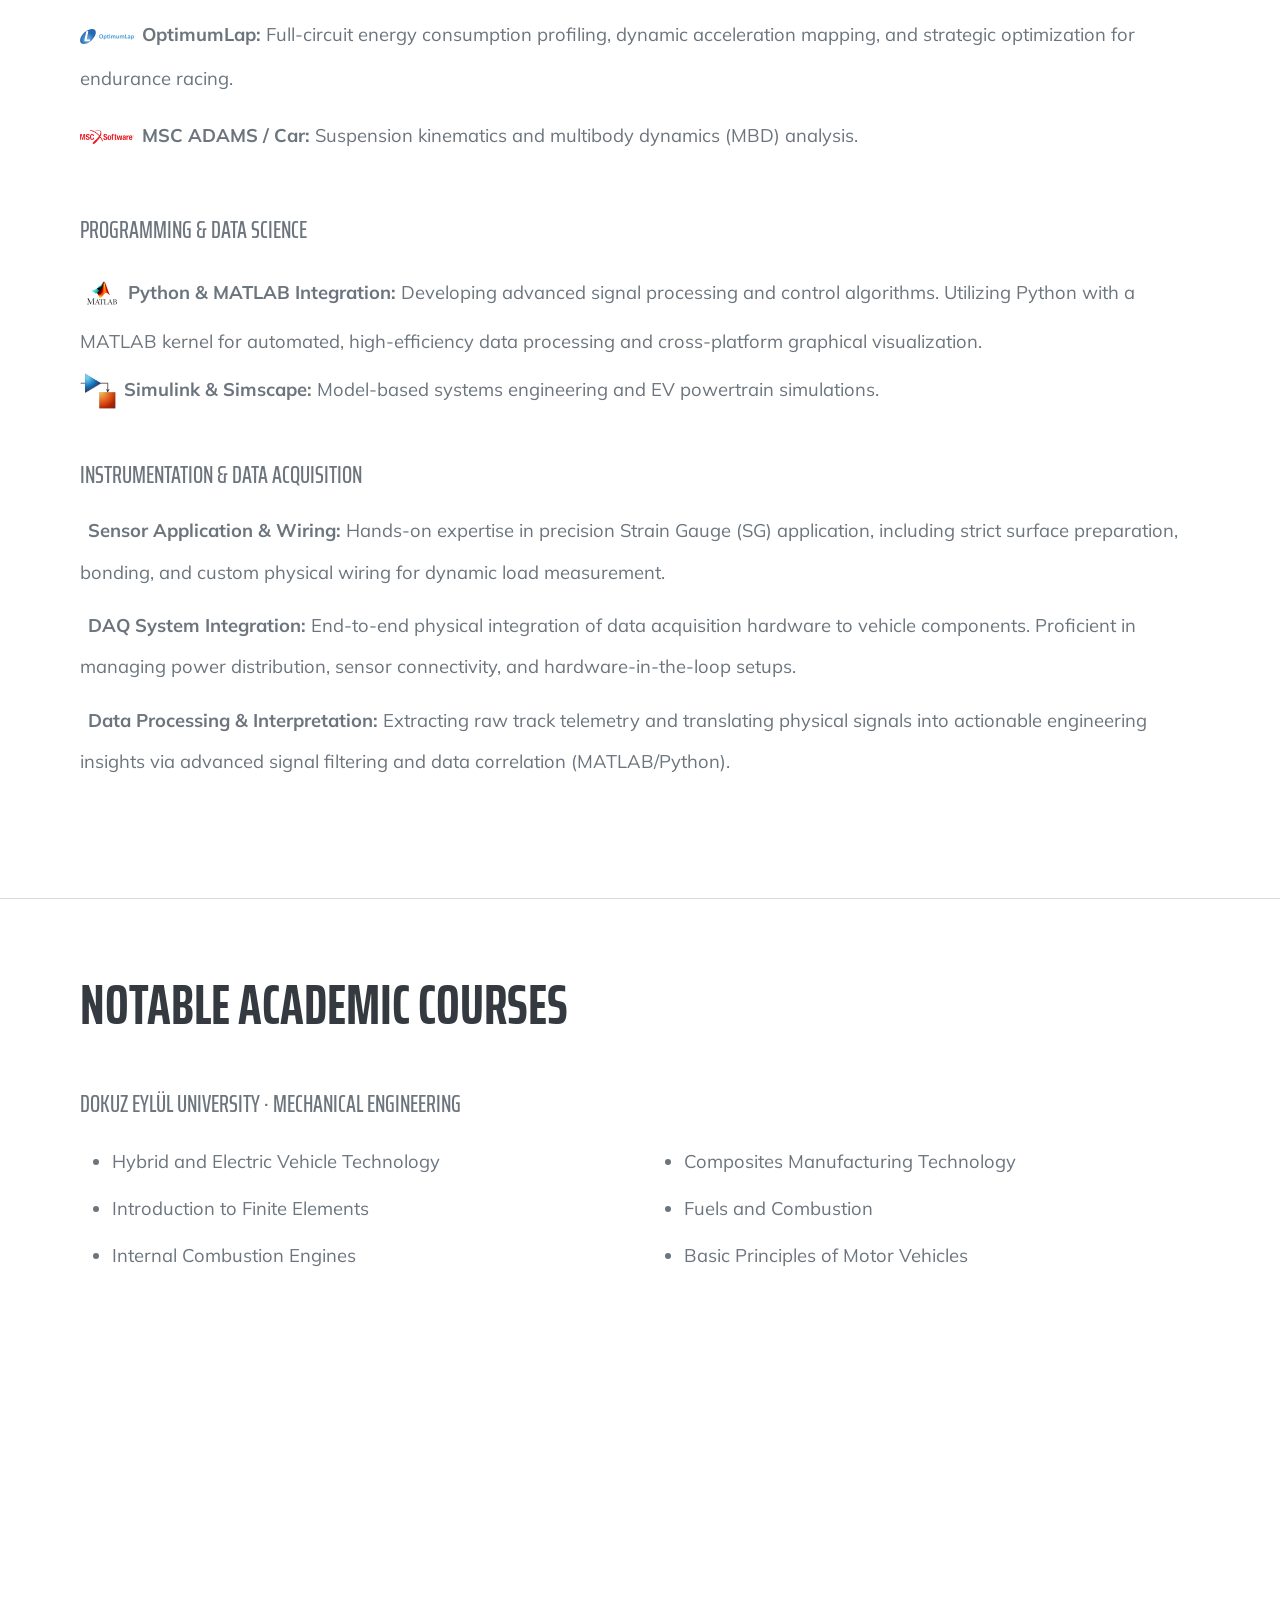
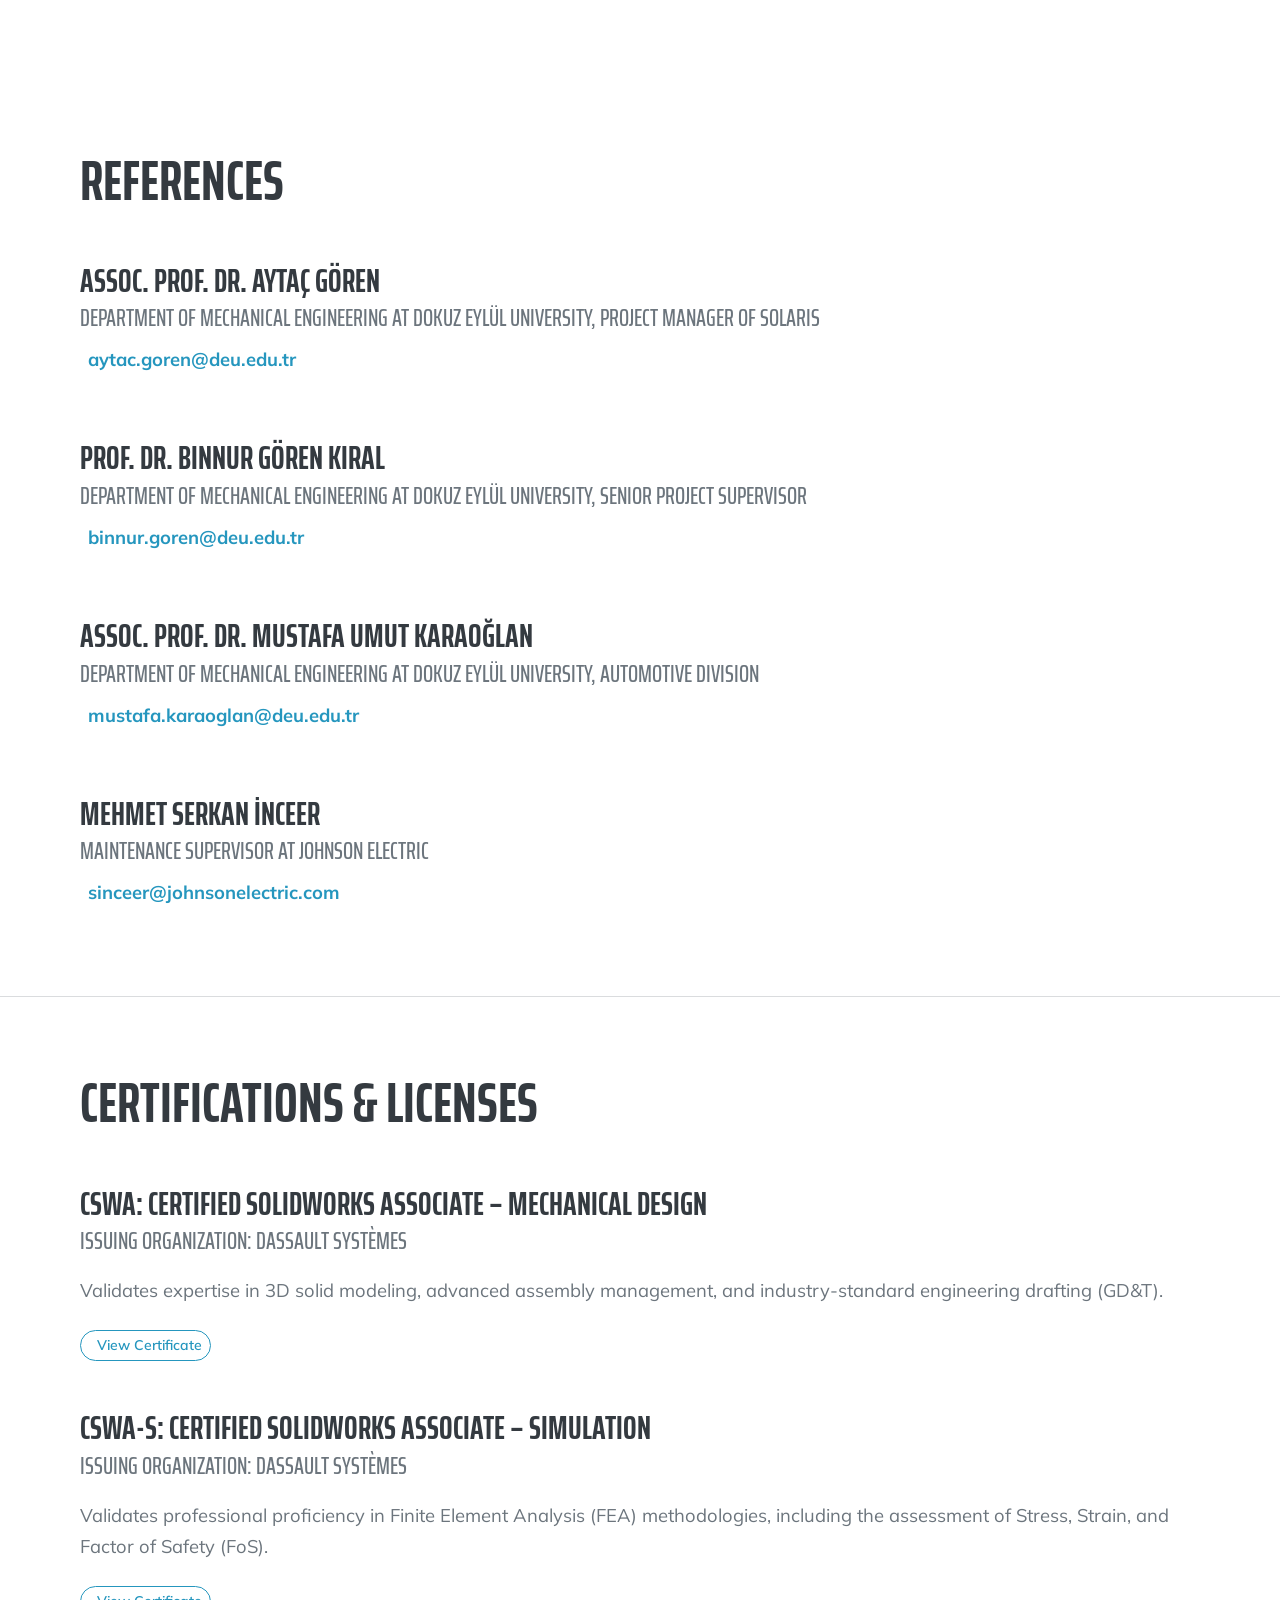
==== commit a79145a0: "v3" ====
--- a/index.html
+++ b/index.html
@@ -6,7 +6,7 @@
         <meta name="description" content="Yağız Balun - Mechanical Engineer Portfolio" />
         <meta name="author" content="Yağız Balun" />
         <title>Yağız Balun | Mechanical Engineer</title>
-        <link rel="icon" type="image/x-icon" href="assets/img/favicon.ico" />
+        <link rel="icon" type="image/x-icon" href="assets/img/YB.png" />
         <script src="https://use.fontawesome.com/releases/v6.3.0/js/all.js" crossorigin="anonymous"></script>
         <link href="https://fonts.googleapis.com/css?family=Saira+Extra+Condensed:500,700" rel="stylesheet" type="text/css" />
         <link href="https://fonts.googleapis.com/css?family=Muli:400,400i,800,800i" rel="stylesheet" type="text/css" />
@@ -17,6 +17,53 @@
                 body {
                     padding-top: 72px !important;
                     padding-left: 0 !important;
+                }
+                section.resume-section {
+                    max-width: 100% !important;
+                    padding-left: 5rem !important;
+                    padding-right: 5rem !important;
+                }
+            }
+            
+            /* Tarihlerin font boyutunu ve stilini alt başlıklarla (subheading) aynı yapar */
+            .resume-section .flex-shrink-0 .text-primary {
+                font-size: 1.5rem;
+                font-family: "Saira Extra Condensed", -apple-system, BlinkMacSystemFont, "Segoe UI", Roboto, "Helvetica Neue", Arial, sans-serif, "Apple Color Emoji", "Segoe UI Emoji", "Segoe UI Symbol", "Noto Color Emoji";
+                font-weight: 500;
+                text-transform: uppercase;
+            }
+            
+            /* Tüm bölümlerdeki açıklama yazılarının ve listelerin font boyutunu büyütür, okunaklılığı artırır */
+            .resume-section p, .resume-section ul:not(.list-inline) li {
+                font-size: 1.15rem;
+                line-height: 1.7;
+            }
+            
+            /* Tüm bölümlerdeki değişken devasa boşlukları kaldırıp, aralarındaki mesafeyi eşit ve sabit tutar */
+            section.resume-section {
+                min-height: auto !important;
+                padding-top: 4.5rem !important;
+                padding-bottom: 4.5rem !important;
+            }
+            
+            /* Sadece ilk açılış (About) ekranının tam sayfa olmasını sağlar, böylece p1.jpg aşağıda gizli kalır */
+            section#about {
+                min-height: 100vh !important;
+            }
+
+            /* Parallax Ara Bölmeler */
+            .parallax-divider {
+                height: 35vh;
+                min-height: 250px;
+                background-attachment: fixed;
+                background-position: center;
+                background-repeat: no-repeat;
+                background-size: cover;
+                width: 100%;
+            }
+            @media (max-width: 991.98px) {
+                .parallax-divider {
+                    background-attachment: scroll; /* Mobilde performansı korumak için */
                 }
             }
         </style>
@@ -33,10 +80,13 @@
                     <ul class="navbar-nav ms-auto">
                         <li class="nav-item"><a class="nav-link js-scroll-trigger" href="#about">About</a></li>
                         <li class="nav-item"><a class="nav-link js-scroll-trigger" href="#experience">Experience</a></li>
-                        <li class="nav-item"><a class="nav-link js-scroll-trigger" href="#education">Education</a></li>
-                        <li class="nav-item"><a class="nav-link js-scroll-trigger" href="#skills">Skills</a></li>
-                        <li class="nav-item"><a class="nav-link js-scroll-trigger" href="#interests">Interests</a></li>
-                        <li class="nav-item"><a class="nav-link js-scroll-trigger" href="#awards">Research</a></li>
+                        <li class="nav-item"><a class="nav-link js-scroll-trigger" href="#projects">Projects</a></li>
+                        <li class="nav-item"><a class="nav-link js-scroll-trigger" href="#professional-experience">Prof. Experience</a></li>
+                        <li class="nav-item"><a class="nav-link js-scroll-trigger" href="#publications">Publications</a></li>
+                        <li class="nav-item"><a class="nav-link js-scroll-trigger" href="#technical-skills">Tech Skills</a></li>
+                        <li class="nav-item"><a class="nav-link js-scroll-trigger" href="#courses">Courses</a></li>
+                        <li class="nav-item"><a class="nav-link js-scroll-trigger" href="#references">References</a></li>
+                        <li class="nav-item"><a class="nav-link js-scroll-trigger" href="#certifications">Certifications</a></li>
                     </ul>
                 </div>
             </div>
@@ -58,6 +108,9 @@
                     </div>
                 <p class="lead mb-4">Mechanical Engineering graduate from Dokuz Eylül University. Alumni of <b>Solar Team Solaris</b>. Passionate about 
                         motorsport engineering and vehicle dynamics. Currently focused on advanced automotive research.</p>
+                <div class="p-3 mb-4 bg-light border-start border-4 border-primary shadow-sm rounded" style="font-size: 1.1rem; color: #495057;">
+                    <i class="fas fa-info-circle text-primary me-2"></i><strong>Note:</strong> Some technical visuals and data have been intentionally distorted or blurred to maintain project confidentiality.
+                </div>
                 <div class="tech-stack mb-4">
                     <div class="subheading mb-2" style="font-size: 1.2rem;">Tech Stack</div>
                     <span class="badge rounded-pill bg-primary fs-6 fw-normal px-3 py-2 me-2 mb-2"><i class="fas fa-cogs me-1"></i> MSC Adams</span>
@@ -67,12 +120,12 @@
                     <span class="badge rounded-pill bg-primary fs-6 fw-normal px-3 py-2 me-2 mb-2"><i class="fas fa-network-wired me-1"></i> Simulink</span>
                 </div>
                 <div class="d-flex flex-wrap gap-3 mb-5">
-                    <a class="btn btn-outline-dark rounded-pill px-4 py-2 fw-semibold shadow-sm" href="assets/CV_Yagiz_Balun.pdf" target="_blank"><i class="fas fa-file-pdf text-primary me-2"></i> Download CV</a>
-                    <a class="btn btn-outline-dark rounded-pill px-4 py-2 fw-semibold shadow-sm" href="assets/Portfolio_Yagiz_Balun.pdf" target="_blank"><i class="fas fa-briefcase text-primary me-2"></i> Download Portfolio</a>
-                </div>
-                </div>
-            </section>
-            <hr class="m-0" />
+                    <a class="btn btn-outline-dark rounded-pill px-4 py-2 fw-semibold shadow-sm" href="assets/cv.pdf" target="_blank"><i class="fas fa-file-pdf text-primary me-2"></i> Download CV</a>
+                    <a class="btn btn-outline-dark rounded-pill px-4 py-2 fw-semibold shadow-sm" href="assets/port.pdf" target="_blank"><i class="fas fa-briefcase text-primary me-2"></i> Download Portfolio</a>
+                </div>
+                </div>
+            </section>
+            <div class="parallax-divider" style="background-image: url('assets/img/p1.jpg');"></div>
             <section class="resume-section" id="experience">
                 <div class="resume-section-content">
                     <h2 class="mb-5">MOTORSPORT & RACING EXPERIENCE</h2>
@@ -88,7 +141,7 @@
                         <div class="flex-shrink-0">
                             <span class="text-primary">2023 - 2025</span>
                             <div class="mt-3">
-                                <img src="assets/img/rally.jpeg" alt="Rally Marshal Experience" class="img-fluid rounded shadow-sm" style="max-width: 280px;" />
+                                <img src="assets/img/rally.jpeg" alt="Rally Marshal Experience" class="img-fluid rounded shadow-sm" style="max-width: 560px;" />
                             </div>
                         </div>
                     </div>
@@ -101,7 +154,7 @@
                         <div class="flex-shrink-0">
                             <span class="text-primary">May 2025</span>
                             <div class="mt-3">
-                                <img src="assets/img/albi.jpg" alt="Albi Eco Race Experience" class="img-fluid rounded shadow-sm" style="max-width: 280px;" />
+                                <img src="assets/img/albi.jpg" alt="Albi Eco Race Experience" class="img-fluid rounded shadow-sm" style="max-width: 560px;" />
                             </div>
                         </div>
                     </div>
@@ -114,7 +167,7 @@
                         <div class="flex-shrink-0">
                             <span class="text-primary">September 2024</span>
                             <div class="mt-3">
-                                <img src="assets/img/scru.jpeg" alt="Scrutineer Experience" class="img-fluid rounded shadow-sm" style="max-width: 280px;" />
+                                <img src="assets/img/scru.jpeg" alt="Scrutineer Experience" class="img-fluid rounded shadow-sm" style="max-width: 560px;" />
                             </div>
                         </div>
                     </div>
@@ -128,7 +181,7 @@
                         <div class="flex-shrink-0">
                             <span class="text-primary">September 2022</span>
                             <div class="mt-3">
-                                <img src="assets/img/imola.jpg" alt="Italian Solar Challenge Experience" class="img-fluid rounded shadow-sm" style="max-width: 280px;" />
+                                <img src="assets/img/imola.jpg" alt="Italian Solar Challenge Experience" class="img-fluid rounded shadow-sm" style="max-width: 560px;" />
                             </div>
                         </div>
                     </div>
@@ -141,67 +194,374 @@
                         <div class="flex-shrink-0">
                             <span class="text-primary">September 2022</span>
                             <div class="mt-3">
-                                <img src="assets/img/iesc.jpg" alt="iLumen European Solar Challenge Experience" class="img-fluid rounded shadow-sm" style="max-width: 280px;" />
+                                <img src="assets/img/iesc.jpg" alt="iLumen European Solar Challenge Experience" class="img-fluid rounded shadow-sm" style="max-width: 560px;" />
                             </div>
                         </div>
                     </div>
                 </div>
             </section>
             <hr class="m-0" />
-            <section class="resume-section" id="education">
-                <div class="resume-section-content">
-                    <h2 class="mb-5">Education</h2>
-                    <div class="d-flex flex-column flex-md-row justify-content-between mb-5">
-                        <div class="flex-grow-1">
-                            <h3 class="mb-0">Dokuz Eylül University</h3>
-                            <div class="subheading mb-3">Bachelor of Science</div>
-                            <div>Mechanical Engineering</div>
-                        </div>
-                        <div class="flex-shrink-0"><span class="text-primary">Graduated: 2025</span></div>
+            <section class="resume-section" id="projects">
+                <div class="resume-section-content">
+                    <h2 class="mb-5">Projects</h2>
+                    <div class="d-flex flex-column flex-md-row justify-content-between mb-5">
+                        <div class="flex-grow-1">
+                            <h3 class="mb-0">S11 Suspension Revision & Track Data Validation</h3>
+                            <div class="subheading mb-3">Toolkit: SolidWorks, ADAMS View, ANSYS, Strain Gauges, MATLAB, Python</div>
+                            <p><b>The Challenge: Track Failure Under Time Pressure</b><br>During the final track tests in Izmir prior to the SASOL African Solar Challenge, the S11's upper A-arm suffered a structural failure after striking a specific track bump. With strict time constraints before the race, an immediate and reliable engineering intervention was required.</p>
+                            <p><b>Simulation & Geometric Optimization</b><br>To replicate the failure conditions, I modeled the exact track anomaly in MSC ADAMS to extract the precise dynamic bump loads. Using ANSYS Static Structural, I identified the severe stress concentration at the fracture point. Without altering the original 7075-T6 Aluminum material, I structurally redesigned the component's geometry in SolidWorks to optimize stress distribution. The revised A-arm was manufactured and successfully endured the extreme conditions of the SASOL endurance race without any issues.</p>
+                            <p><b>Empirical Track Validation</b><br>Driven to empirically validate the numerical simulation beyond just surviving the race, I initiated a physical testing phase for the subsequent Albi Eco Race. I instrumented the redesigned A-arm by applying a quarter-bridge strain gauge exactly at the previous failure hotspot. By configuring a custom data acquisition system, I successfully logged live dynamic stress data on the track, effectively closing the loop between Multibody Dynamics (MBD), Finite Element Analysis (FEA), and real-world telemetry.</p>
+                        </div>
+                        <div class="flex-shrink-0 d-flex flex-column align-items-md-end ms-md-4 mt-4 mt-md-0">
+                            <span class="text-primary mb-3">2025</span>
+                            <div class="d-flex flex-column gap-2">
+                                <div class="d-flex gap-2">
+                                    <img src="assets/img/1-1.png" alt="ADAMS Model" class="rounded shadow-sm" style="width: 240px; height: 160px;" />
+                                    <img src="assets/img/1-2.png" alt="Bump Force Plot" class="rounded shadow-sm" style="width: 240px; height: 160px;" />
+                                </div>
+                                <div class="d-flex gap-2">
+                                    <img src="assets/img/1-3.png" alt="ANSYS Stress Analysis" class="rounded shadow-sm" style="width: 240px; height: 160px;" />
+                                    <img src="assets/img/1-4.png" alt="Strain Gauge Setup" class="rounded shadow-sm" style="width: 240px; height: 160px;" />
+                                </div>
+                                <div class="d-flex gap-2">
+                                    <img src="assets/img/1-5.png" alt="Empirical Data Plot" class="rounded shadow-sm" style="width: 240px; height: 160px;" />
+                                    <img src="assets/img/1-6.png" alt="Track Validation" class="rounded shadow-sm" style="width: 240px; height: 160px;" />
+                                </div>
+                            </div>
+                        </div>
+                    </div>
+                    <div class="d-flex flex-column flex-md-row justify-content-between mb-5">
+                        <div class="flex-grow-1">
+                            <h3 class="mb-0">S14 Suspension Kinematics R&D for Solar Electric Vehicle Suspension</h3>
+                            <div class="subheading mb-3">Toolkit:MSC ADAMS Car, SolidWorks</div>
+                    
+                            <p><b>The Challenge:</b><br> Engineered the double wishbone suspension kinematics for the S14 vehicle. The primary mechanical constraint was adapting the geometry to a reduced track width compared to the previous generation, while strictly maintaining the extreme energy conservation demands of endurance racing.</p>
+                            <p><b>Kinematic Optimization:</b> <br>Conducted extensive Multibody Dynamics (MBD) simulations in MSC ADAMS/Car. Iteratively tuned the suspension hardpoints to resolve the packaging constraints of the narrower track width, preventing aggressive angle variations during suspension articulation.</p>
+                            <p><b>The Impact:</b><br> Successfully minimized bump steer (toe angle variance) and optimized dynamic camber across the full wheel travel. This geometric precision prevented tire scrubbing and drastically reduced rolling resistance, directly maximizing the vehicle's overall energetic efficiency.</p>
+                        </div>
+                        <div class="flex-shrink-0 d-flex flex-column align-items-md-end ms-md-4 mt-4 mt-md-0">
+                            <span class="text-primary mb-3">2025</span>
+                            <div class="d-flex flex-column gap-2">
+                                <div class="d-flex gap-2">
+                                <img src="assets/img/2-1.png" alt="S14 Kinematics 1" class="rounded shadow-sm" style="width: 240px; height: 160px;" />
+                                <img src="assets/img/2-2.png" alt="S14 Kinematics 2" class="rounded shadow-sm" style="width: 240px; height: 160px;" />
+                                </div>
+                                <div class="d-flex gap-2">
+                                <img src="assets/img/2-3.png" alt="S14 Kinematics 3" class="rounded shadow-sm" style="width: 240px; height: 160px;" />
+                                <img src="assets/img/2-4.png" alt="S14 Kinematics 4" class="rounded shadow-sm" style="width: 240px; height: 160px;" />
+                                </div>
+                            </div>
+                        </div>
+                    </div>
+                    <div class="d-flex flex-column flex-md-row justify-content-between mb-5">
+                        <div class="flex-grow-1">
+                            <h3 class="mb-0">Electric Hub Motor Bearing Life Assesment</h3>
+                            <div class="subheading mb-3">Toolkit: OptimumLap, SKF Simpro Quick, Matlab, Python</div>
+                            <p><b>The Research:</b> Investigated the real-world service life of electric hub motor bearings for solar endurance racing. This study forms the basis of an academic paper currently under peer review for publication in a scientific journal.</p>
+                            <p><b>Modeling & Track Validation:</b> Mapped the Albi Eco Race circuit in OptimumLap to calculate theoretical velocity and acceleration profiles based on ISO 281 standards. Successfully synchronized a simulated lap with live GPS telemetry. Extracted real-world dynamic loads using strain gauges, utilizing MATLAB for advanced signal filtering and data processing.</p>
+                            <p><b>Findings & Optimization:</b> Processed telemetry revealed critical dynamic load spikes—primarily peak lateral forces occurring at corner apexes—that standard theoretical models failed to predict. To counter these loads while strictly maximizing vehicle efficiency, I proposed the implementation of hybrid ceramic bearings to significantly minimize rolling resistance and extend service life without weight penalties.</p>
+                        </div>
+                        <div class="flex-shrink-0 d-flex flex-column align-items-md-end ms-md-4 mt-4 mt-md-0">
+                            <span class="text-primary mb-3">2025</span>
+                            <div class="d-flex flex-column gap-3">
+                                <img src="assets/img/3-1.jpg" alt="Electric Hub Motor Bearing Life 1" class="rounded shadow-sm" style="width: 480px; height: auto;" />
+                                <img src="assets/img/3-2.png" alt="Electric Hub Motor Bearing Life 2" class="rounded shadow-sm" style="width: 480px; height: auto;" />
+                            </div>
+                        </div>
+                    </div>
+                    <div class="d-flex flex-column flex-md-row justify-content-between mb-5">
+                        <div class="flex-grow-1">
+                            <h3 class="mb-0">Wheel Hub Design & Efficiency Test Rig</h3>
+                            <p class="mt-3"><b>Experimental Testing:</b> Developed a custom drum test rig driven by a variable-speed motor. I empirically measured the dynamic power loss and rolling resistance of the wheel assembly.</p>
+                            <p><b>Mechanical Optimization:</b> The live power data proved that high internal friction was caused by the bearing's tight tolerances. I modified the existing hub by applying a slip-fit bearing tolerance, drastically reducing rolling resistance. To safely secure the slip-fit bearing in place, I engineered and integrated a custom mechanical retainer plate with suspension subgroup of Solar Team Solaris.</p>
+                            <p><b>Strategic Pivot:</b> Although we had already designed a completely new, lightweight hub from scratch, the test data drove a strategic decision. The slip-fit revision on the existing hub provided sufficient efficiency gains, rendering the costly manufacturing of the new design unnecessary. This data-driven pivot maximized vehicle energy conservation while strictly meeting project timeline and budget constraints.</p>
+                        </div>
+                        <div class="flex-shrink-0 d-flex flex-column align-items-md-end ms-md-4 mt-4 mt-md-0">
+                            <span class="text-primary mb-3">2023</span>
+                            <div class="d-flex gap-2">
+                                <img src="assets/img/4-2.png" alt="Wheel Hub Design 2" class="rounded shadow-sm" style="width: 240px; height: 328px; object-fit: cover;" />
+                                <div class="d-flex flex-column gap-2">
+                                    <img src="assets/img/4-1.jpg" alt="Wheel Hub Design 1" class="rounded shadow-sm" style="width: 240px; height: 160px; object-fit: cover;" />
+                                    <img src="assets/img/4-3.png" alt="Wheel Hub Design 3" class="rounded shadow-sm" style="width: 240px; height: 160px; object-fit: cover;" />
+                                </div>
+                            </div>
+                        </div>
+                    </div>
+                    <div class="d-flex flex-column flex-md-row justify-content-between mb-5">
+                        <div class="flex-grow-1">
+                            <h3 class="mb-0">EV Powertrain Simulation & Energy Management (Simulink)</h3>
+                            <div class="subheading mb-3">Technologies Used: MATLAB / Simulink</div>
+                            <p><b>Context:</b> Developed as a comprehensive final project for the "Hybrid and Electric Vehicle Technology" course.</p>
+                            <p><b>The Objective:</b> Engineered a dynamic simulation model for a 4x4 electric mini-vehicle to analyze powertrain requirements and battery degradation characteristics under specific driving cycles provided in the course curriculum.</p>
+                            <p><b>System Modeling:</b> Built a comprehensive "flat-map" Simulink model integrating longitudinal vehicle dynamics (aerodynamic drag, rolling resistance) with a detailed electrical domain. The model processed SOC-dependent functions including Open Circuit Voltage (OCV) and Internal Resistance (R) to monitor real-time battery behavior.</p>
+                            <p><b>Technical Analysis:</b> Calculated critical performance metrics including motor torque/power demands, battery State of Charge (SOC) depletion, and voltage efficiency.</p>
+                            <p><b>Regenerative Braking:</b> Integrated a mathematical sub-model to evaluate the regenerative energy potential at the wheels, quantifying the energy recovery capabilities of the EV system during deceleration phases.</p>
+                        </div>
+                        <div class="flex-shrink-0 d-flex flex-column align-items-md-end ms-md-4 mt-4 mt-md-0">
+                            <span class="text-primary mb-3">2024</span>
+                            <div class="d-flex flex-column gap-3">
+                                <img src="assets/img/5-1.png" alt="EV Powertrain Simulation 1" class="rounded shadow-sm" style="width: 480px; height: auto;" />
+                                <img src="assets/img/5-2.png" alt="EV Powertrain Simulation 2" class="rounded shadow-sm" style="width: 480px; height: auto;" />
+                            </div>
+                        </div>
+                    </div>
+                    <div class="d-flex flex-column flex-md-row justify-content-between mb-5">
+                        <div class="flex-grow-1">
+                            <h3 class="mb-0">Structural Analysis of a 2D Truss System (ANSYS APDL)</h3>
+                            <div class="subheading mb-3">Technologies Used: ANSYS APDL (Mechanical APDL)</div>
+                            <p><b>Context:</b> Developed as a high-fidelity final project for the "Introduction to Finite Element Method" course.</p>
+                            <p><b>The Objective:</b> Designed and analyzed a 2D truss carrier system to evaluate its structural integrity under static loading conditions, comparing numerical Finite Element Analysis (FEA) results with analytical hand calculations.</p>
+                            <p><b>FEA Methodology:</b> Utilized BEAM188 elements to construct the system's stiffness matrix. Defined precise material properties (E, ν) and cross-sectional geometries within the APDL environment. Applied boundary conditions and nodal forces to simulate real-world structural constraints.</p>
+                            <p><b>Results & Validation:</b> Performed a comprehensive analysis of nodal displacements and axial stresses. Successfully validated the numerical results against theoretical solutions, achieving high correlation in deformation patterns and ensuring the system's factor of safety within engineering limits.</p>
+                        </div>
+                        <div class="flex-shrink-0 d-flex flex-column align-items-md-end ms-md-4 mt-4 mt-md-0">
+                            <span class="text-primary mb-3">2025</span>
+                            <div class="d-flex flex-column gap-2">
+                                <div class="d-flex gap-2">
+                                    <img src="assets/img/6-1.png" alt="Truss Analysis 1" class="rounded shadow-sm" style="width: 240px; height: 160px;" />
+                                    <img src="assets/img/6-2.png" alt="Truss Analysis 2" class="rounded shadow-sm" style="width: 240px; height: 160px;" />
+                                </div>
+                                <div class="d-flex gap-2">
+                                    <img src="assets/img/6-3.png" alt="Truss Analysis 3" class="rounded shadow-sm" style="width: 240px; height: 160px;" />
+                                    <img src="assets/img/6-4.png" alt="Truss Analysis 4" class="rounded shadow-sm" style="width: 240px; height: 160px;" />
+                                </div>
+                            </div>
+                        </div>
+                    </div>
+                    <div class="d-flex flex-column flex-md-row justify-content-between mb-5">
+                        <div class="flex-grow-1">
+                            <h3 class="mb-0">6-DOF Modular Stewart Platform Prototype (BSc Senior Project)</h3>
+                            <p class="mt-3"><b>Grant & Recognition:</b> Secured the TÜBİTAK 2209-A National Research Grant (Project No: 1919B012304192) as the Project Team Leader.</p>
+                            <p><b>Role & Leadership:</b> Authored the comprehensive research proposal, managed the project budget, and directed a multi-disciplinary team through the full R&D lifecycle—from conceptualization to physical realization.</p>
+                            <p><b>Kinematics & Control:</b> Developed the complex inverse kinematics algorithms in MATLAB to define the platform's motion workspace. Modeled and simulated the control architecture in Simulink to ensure precise 6-DOF (Degrees of Freedom) trajectory tracking.</p>
+                            <p><b>Execution:</b> Led the complete mechanical design in SolidWorks, overseen the manufacturing of modular components, and executed the final assembly and system integration.</p>
+                        </div>
+                        <div class="flex-shrink-0 d-flex flex-column align-items-md-end ms-md-4 mt-4 mt-md-0">
+                            <span class="text-primary mb-3">2024</span>
+                            <div class="d-flex gap-2">
+                                <img src="assets/img/8-2.png" alt="Stewart Platform Prototype Main" class="rounded shadow-sm" style="width: 240px; height: 328px; object-fit: cover;" />
+                                <div class="d-flex flex-column gap-2">
+                                    <img src="assets/img/8-1.png" alt="Stewart Platform Prototype 1" class="rounded shadow-sm" style="width: 240px; height: 120px; object-fit: cover;" />
+                                    <img src="assets/img/7-1.png" alt="Stewart Platform Prototype 2" class="rounded shadow-sm" style="width: 240px; height: 200px;" />
+                                </div>
+                            </div>
+                        </div>
+                    </div>
+                </div>
+            </section>
+            <div class="parallax-divider" style="background-image: url('assets/img/p2.jpg');"></div>
+            <section class="resume-section" id="professional-experience">
+                <div class="resume-section-content">
+                    <h2 class="mb-5">Professional Experience</h2>
+                    <div class="d-flex flex-column flex-md-row justify-content-between mb-5">
+                        <div class="flex-grow-1">
+                            <h3 class="mb-0">Mechanical Maintenance Engineer</h3>
+                            <div class="subheading mb-3">Johnson Electric (formerly Stackpole International)</div>
+                            <p><b>Operational Excellence:</b> Managed predictive and corrective maintenance strategies for high-volume automotive production lines, specifically focusing on the manufacturing of OEM oil pumps for global automotive leaders.</p>
+                            <p><b>Efficiency Optimization:</b> Spearheaded technical interventions to minimize machine downtime and enhance overall factory efficiency through data-driven troubleshooting.</p>
+                            <p><b>Systems Management:</b> Utilized ERP systems to track spare parts inventory, schedule maintenance cycles, and ensure seamless technical operations within a Tier-1 automotive supplier environment.</p>
+                        </div>
+                        <div class="flex-shrink-0"><span class="text-primary">Oct 2022 – June 2023</span></div>
+                    </div>
+                    <div class="d-flex flex-column flex-md-row justify-content-between mb-5">
+                        <div class="flex-grow-1">
+                            <h3 class="mb-0">Machining & R&D Intern</h3>
+                            <div class="subheading mb-3">Gera Crane</div>
+                            <ul class="fa-ul mb-0">
+                                <li class="mb-2"><span class="fa-li"><i class="fas fa-caret-right text-primary"></i></span>Gained hands-on experience in high-precision machining processes, including CNC programming (G-code) and technical drawing interpretation for heavy-duty crane components.</li>
+                                <li><span class="fa-li"><i class="fas fa-caret-right text-primary"></i></span>Assisted in the development and testing phases of new mechanical assemblies, bridging the gap between theoretical design and shop-floor feasibility.</li>
+                            </ul>
+                        </div>
+                        <div class="flex-shrink-0"><span class="text-primary">Summer 2024 & 2025</span></div>
+                    </div>
+                    <div class="d-flex flex-column flex-md-row justify-content-between">
+                        <div class="flex-grow-1">
+                            <h3 class="mb-0">Casting Intern</h3>
+                            <div class="subheading mb-3">Özen Casting</div>
+                            <ul class="fa-ul mb-0">
+                                <li class="mb-2"><span class="fa-li"><i class="fas fa-caret-right text-primary"></i></span>Observed industrial-scale casting operations, focusing on mold preparation, melting processes, and post-casting quality control cycles.</li>
+                                <li><span class="fa-li"><i class="fas fa-caret-right text-primary"></i></span>Developed a fundamental understanding of material behavior and structural integrity through the monitoring of casting defect analysis and solidification stages.</li>
+                            </ul>
+                        </div>
+                        <div class="flex-shrink-0"><span class="text-primary">Summer 2023</span></div>
                     </div>
                 </div>
             </section>
             <hr class="m-0" />
-            <section class="resume-section" id="skills">
-                <div class="resume-section-content">
-                    <h2 class="mb-5">Skills</h2>
-                    <div class="subheading mb-3">Technical Tools & Software</div>
-                    <ul class="list-inline dev-icons">
-                        <li class="list-inline-item"><i class="fas fa-car"></i></li>
-                        <li class="list-inline-item"><i class="fas fa-cogs"></i></li>
-                        <li class="list-inline-item"><i class="fas fa-tools"></i></li>
-                    </ul>
-                    <div class="subheading mb-3">Core Competencies</div>
-                    <ul class="fa-ul mb-0">
-                        <li><span class="fa-li"><i class="fas fa-check"></i></span>Vehicle Dynamics & Suspension Design</li>
-                        <li><span class="fa-li"><i class="fas fa-check"></i></span>Multi-Body Simulation (ADAMS, MATLAB)</li>
-                        <li><span class="fa-li"><i class="fas fa-check"></i></span>Experimental Data Acquisition (Strain Gauges)</li>
-                        <li><span class="fa-li"><i class="fas fa-check"></i></span>Manufacturing Processes & R&D</li>
-                    </ul>
+            <section class="resume-section" id="publications">
+                <div class="resume-section-content">
+                    <h2 class="mb-5">Scientific Publications & Research</h2>
+                    <div class="d-flex flex-column flex-md-row justify-content-between mb-5">
+                        <div class="flex-grow-1">
+                            <h3 class="mb-0">Experimental Validation of Service Life Prediction of Ball Bearings in Solar Radial Flux Hub Motors Using Real-Time Track Data</h3>
+                            <div class="subheading mb-3">Status: Under Peer Review for Scientific Publication</div>
+                            <p><b>Role:</b> Corresponding & First Author: Y. Balun | Co-Authors: B. Orhan, A. Gören (Supervisor)</p>
+                            <p><b>Core Contribution:</b> Developed a high-fidelity methodology to correlate theoretical ISO 281 standards with real-world dynamic load spikes. By synchronizing OptimumLap simulations with live GPS telemetry and MATLAB filtered strain-gauge data, the study identifies critical axial and lateral forces at corner apexes to optimize bearing selection.</p>
+                        </div>
+                        <div class="flex-shrink-0"><span class="text-primary">2025</span></div>
+                    </div>
+                    <div class="d-flex flex-column flex-md-row justify-content-between mb-5">
+                        <div class="flex-grow-1">
+                            <h3 class="mb-0">Dynamic Load Validation of Solar Electric Vehicle Suspensions Using In-Race Telemetry</h3>
+                            <div class="subheading mb-3">Status: Manuscript in Progress / Working Title</div>
+                            <p><b>Role:</b> Corresponding & First Author: Y. Balun | Co-Authors: M. Kip, M. İzci, A. Gören (Supervisor)</p>
+                            <p><b>Core Contribution:</b> Establishing an end-to-end validation loop for solar racing suspension systems. This research focuses on the transition from MSC ADAMS (MBD) and ANSYS (FEA) to empirical track validation, quantifying the variance between numerical stress predictions and actual in-race telemetry.</p>
+                        </div>
+                        <div class="flex-shrink-0"><span class="text-primary">2025</span></div>
+                    </div>
+                    <div class="d-flex flex-column flex-md-row justify-content-between mb-5">
+                        <div class="flex-grow-1">
+                            <h3 class="mb-0">Composite Leaf Spring Applications on Solar Vehicle</h3>
+                            <div class="subheading mb-3">Status: Published Article (Putech Composites, Issue 75)</div>
+                            <p><b>Role:</b> Formally acknowledged for technical contributions | Authors: G. D. Özdeniz, A. Gören</p>
+                            <p><b>Contribution:</b> Provided technical insights and engineering support for the integration and performance analysis of composite suspension elements in solar-powered racing vehicles.</p>
+                        </div>
+                        <div class="flex-shrink-0"><span class="text-primary">2024</span></div>
+                    </div>
+                    <div class="d-flex flex-column flex-md-row justify-content-between">
+                        <div class="flex-grow-1">
+                            <h3 class="mb-0">Solaris 13 Solar Vehicle Design and Energy Consumption Optimization</h3>
+                            <div class="subheading mb-3">Status: BSc Thesis Contribution (Formally Acknowledged)</div>
+                            <p><b>Role:</b> Technical Consultant & Test Rig Developer | Author: B. İpek | Supervisor: A. Gören</p>
+                            <p><b>Contribution:</b> Designed and manufactured the custom physical test rig utilized for critical data acquisition. Provided design feasibility consulting and technical validation to support the energy optimization strategies of the Solaris 13 vehicle.</p>
+                        </div>
+                        <div class="flex-shrink-0"><span class="text-primary">2023</span></div>
+                    </div>
+                </div>
+            </section>
+            <div class="parallax-divider" style="background-image: url('assets/img/p3.jpg');"></div>
+            <section class="resume-section" id="technical-skills">
+                <div class="resume-section-content">
+                    <h2 class="mb-5">Technical Skills</h2>
+                    
+                    <div class="mb-5">
+                        <div class="subheading mb-3">CAD & Structural Engineering</div>
+                        <p><img src="assets/img/SW.png" alt="SolidWorks" class="me-2" style="width: 60px; height: 60px; object-fit: contain; vertical-align: middle;"><b>SolidWorks:</b> Advanced Part Design, Complex Assemblies, and Technical Drafting (GD&T).</p>
+                        <p><img src="assets/img/catia.png" alt="Catia V5" class="me-2" style="width: 36px; height: 36px; object-fit: contain; vertical-align: middle;"><b>Catia V5:</b> Basic Solid Part Modeling.</p>
+                        <p><img src="assets/img/ansys.png" alt="ANSYS" class="me-2" style="width: 54px; height: 54px; object-fit: contain; vertical-align: middle;"><b>ANSYS (Workbench, APDL & Granta Selector):</b> Static Structural and Rigid Dynamics simulations; script-based FEA modeling via Mechanical APDL, and advanced material selection.</p>
+                    </div>
+
+                    <div class="mb-5">
+                        <div class="subheading mb-3">Vehicle Dynamics & Race Strategy</div>
+                        <p><img src="assets/img/optimum.svg" alt="OptimumLap" class="me-2" style="width: 54px; height: 54px; object-fit: contain; vertical-align: middle;"><b>OptimumLap:</b> Full-circuit energy consumption profiling, dynamic acceleration mapping, and strategic optimization for endurance racing.</p>
+                        <p><img src="assets/img/adams.png" alt="MSC ADAMS" class="me-2" style="width: 54px; height: 54px; object-fit: contain; vertical-align: middle;"><b>MSC ADAMS / Car:</b> Suspension kinematics and multibody dynamics (MBD) analysis.</p>
+                    </div>
+
+                    <div class="mb-5">
+                        <div class="subheading mb-3">Programming & Data Science</div>
+                        <p><i class="fab fa-python text-primary me-1" style="font-size: 36px; vertical-align: middle;"></i> <img src="assets/img/matlab.png" alt="MATLAB" class="me-2" style="width: 36px; height: 36px; object-fit: contain; vertical-align: middle;"><b>Python & MATLAB Integration:</b> Developing advanced signal processing and control algorithms. Utilizing Python with a MATLAB kernel for automated, high-efficiency data processing and cross-platform graphical visualization.</p>
+                        <p><img src="assets/img/simulink.png" alt="Simulink" class="me-2" style="width: 36px; height: 36px; object-fit: contain; vertical-align: middle;"><b>Simulink & Simscape:</b> Model-based systems engineering and EV powertrain simulations.</p>
+                    </div>
+
+                    <div class="mb-5">
+                        <div class="subheading mb-3">Instrumentation & Data Acquisition</div>
+                        <p><i class="fas fa-plug text-primary me-2" style="font-size: 28px; vertical-align: middle;"></i><b>Sensor Application & Wiring:</b> Hands-on expertise in precision Strain Gauge (SG) application, including strict surface preparation, bonding, and custom physical wiring for dynamic load measurement.</p>
+                        <p><i class="fas fa-microchip text-primary me-2" style="font-size: 28px; vertical-align: middle;"></i><b>DAQ System Integration:</b> End-to-end physical integration of data acquisition hardware to vehicle components. Proficient in managing power distribution, sensor connectivity, and hardware-in-the-loop setups.</p>
+                        <p><i class="fas fa-chart-line text-primary me-2" style="font-size: 28px; vertical-align: middle;"></i><b>Data Processing & Interpretation:</b> Extracting raw track telemetry and translating physical signals into actionable engineering insights via advanced signal filtering and data correlation (MATLAB/Python).</p>
+                    </div>
                 </div>
             </section>
             <hr class="m-0" />
-            <section class="resume-section" id="interests">
-                <div class="resume-section-content">
-                    <h2 class="mb-5">Interests</h2>
-                    <p>Beyond engineering, I am a motorsports enthusiast and active rally marshal. I enjoy sim racing to explore vehicle dynamics in a digital environment.</p>
-                    <p class="mb-0">I have a keen interest in academic writing and keeping up with the latest advancements in automotive technology and solar energy applications.</p>
+            <section class="resume-section" id="courses">
+                <div class="resume-section-content">
+                    <h2 class="mb-5">Notable Academic Courses</h2>
+                    <div class="subheading mb-4">Dokuz Eylül University · Mechanical Engineering</div>
+                    <div class="row">
+                        <div class="col-md-6">
+                            <ul class="fa-ul mb-0">
+                                <li class="mb-3"><span class="fa-li"><i class="fas fa-caret-right text-primary"></i></span>Hybrid and Electric Vehicle Technology</li>
+                                <li class="mb-3"><span class="fa-li"><i class="fas fa-caret-right text-primary"></i></span>Introduction to Finite Elements</li>
+                                <li class="mb-3"><span class="fa-li"><i class="fas fa-caret-right text-primary"></i></span>Internal Combustion Engines</li>
+                            </ul>
+                        </div>
+                        <div class="col-md-6">
+                            <ul class="fa-ul mb-0">
+                                <li class="mb-3"><span class="fa-li"><i class="fas fa-caret-right text-primary"></i></span>Composites Manufacturing Technology</li>
+                                <li class="mb-3"><span class="fa-li"><i class="fas fa-caret-right text-primary"></i></span>Fuels and Combustion</li>
+                                <li class="mb-3"><span class="fa-li"><i class="fas fa-caret-right text-primary"></i></span>Basic Principles of Motor Vehicles</li>
+                            </ul>
+                        </div>
+                    </div>
+                </div>
+            </section>
+            <div class="parallax-divider" style="background-image: url('assets/img/p4.jpg');"></div>
+            <section class="resume-section" id="references">
+                <div class="resume-section-content">
+                    <h2 class="mb-5">References</h2>
+                    
+                    <div class="d-flex flex-column flex-md-row justify-content-between mb-5">
+                        <div class="flex-grow-1">
+                            <h3 class="mb-0">Assoc. Prof. Dr. Aytaç Gören</h3>
+                            <div class="subheading mb-2">Department of Mechanical Engineering at Dokuz Eylül University, Project Manager of Solaris</div>
+                            <p><i class="fas fa-envelope text-primary me-2"></i><a href="mailto:aytac.goren@deu.edu.tr" class="text-primary text-lowercase fw-bold text-decoration-none">aytac.goren@deu.edu.tr</a></p>
+                        </div>
+                    </div>
+                    
+                    <div class="d-flex flex-column flex-md-row justify-content-between mb-5">
+                        <div class="flex-grow-1">
+                            <h3 class="mb-0">Prof. Dr. Binnur GÖREN KIRAL</h3>
+                            <div class="subheading mb-2">Department of Mechanical Engineering at Dokuz Eylül University, Senior Project Supervisor</div>
+                            <p><i class="fas fa-envelope text-primary me-2"></i><a href="mailto:binnur.goren@deu.edu.tr" class="text-primary text-lowercase fw-bold text-decoration-none">binnur.goren@deu.edu.tr</a></p>
+                        </div>
+                    </div>
+
+                    <div class="d-flex flex-column flex-md-row justify-content-between mb-5">
+                        <div class="flex-grow-1">
+                            <h3 class="mb-0">Assoc. Prof. Dr. Mustafa Umut Karaoğlan</h3>
+                            <div class="subheading mb-2">Department of Mechanical Engineering at Dokuz Eylül University, Automotive Division</div>
+                            <p><i class="fas fa-envelope text-primary me-2"></i><a href="mailto:mustafa.karaoglan@deu.edu.tr" class="text-primary text-lowercase fw-bold text-decoration-none">mustafa.karaoglan@deu.edu.tr</a></p>
+                        </div>
+                    </div>
+
+                    <div class="d-flex flex-column flex-md-row justify-content-between">
+                        <div class="flex-grow-1">
+                            <h3 class="mb-0">Mehmet Serkan İnceer</h3>
+                            <div class="subheading mb-2">Maintenance Supervisor at Johnson Electric</div>
+                            <p><i class="fas fa-envelope text-primary me-2"></i><a href="mailto:sinceer@johnsonelectric.com" class="text-primary text-lowercase fw-bold text-decoration-none">sinceer@johnsonelectric.com</a></p>
+                        </div>
+                    </div>
                 </div>
             </section>
             <hr class="m-0" />
-            <section class="resume-section" id="awards">
-                <div class="resume-section-content">
-                    <h2 class="mb-5">Research & Publications</h2>
-                    <ul class="fa-ul mb-0">
-                        <li>
-                            <span class="fa-li"><i class="fas fa-file-alt text-warning"></i></span>
-                            Experimental Validation of Service Life Prediction of Ball Bearings in Solar Radial Flux Hub Motors - <b>(Under Review)</b>
-                        </li>
-                        <li>
-                            <span class="fa-li"><i class="fas fa-certificate text-warning"></i></span>
-                            Member of TOSFED (Turkish Automobile Sports Federation)
-                        </li>
-                    </ul>
+            <section class="resume-section" id="certifications">
+                <div class="resume-section-content">
+                    <h2 class="mb-5">Certifications & Licenses</h2>
+                    
+                    <div class="d-flex flex-column flex-md-row justify-content-between mb-5">
+                        <div class="flex-grow-1">
+                            <h3 class="mb-0">CSWA: Certified SOLIDWORKS Associate – Mechanical Design</h3>
+                            <div class="subheading mb-3">Issuing Organization: Dassault Systèmes</div>
+                            <p>Validates expertise in 3D solid modeling, advanced assembly management, and industry-standard engineering drafting (GD&T).</p>
+                            <a href="assets/cswa.pdf" target="_blank" class="btn btn-sm btn-outline-primary rounded-pill mt-2 fw-semibold"><i class="fas fa-external-link-alt me-2"></i>View Certificate</a>
+                        </div>
+                    </div>
+                    
+                    <div class="d-flex flex-column flex-md-row justify-content-between mb-5">
+                        <div class="flex-grow-1">
+                            <h3 class="mb-0">CSWA-S: Certified SOLIDWORKS Associate – Simulation</h3>
+                            <div class="subheading mb-3">Issuing Organization: Dassault Systèmes</div>
+                            <p>Validates professional proficiency in Finite Element Analysis (FEA) methodologies, including the assessment of Stress, Strain, and Factor of Safety (FoS).</p>
+                            <a href="assets/cswas.pdf" target="_blank" class="btn btn-sm btn-outline-primary rounded-pill mt-2 fw-semibold"><i class="fas fa-external-link-alt me-2"></i>View Certificate</a>
+                        </div>
+                    </div>
+
+                    <div class="d-flex flex-column flex-md-row justify-content-between mb-5">
+                        <div class="flex-grow-1">
+                            <h3 class="mb-0">IELTS Academic</h3>
+                            <div class="subheading mb-3">Issuing Organization: British Council</div>
+                            <p>Achieved an Overall Band Score of 7.0.</p>
+                            <a href="assets/ielts.pdf" target="_blank" class="btn btn-sm btn-outline-primary rounded-pill mt-2 fw-semibold"><i class="fas fa-external-link-alt me-2"></i>View Certificate</a>
+                        </div>
+                    </div>
+
+                    <div class="d-flex flex-column flex-md-row justify-content-between">
+                        <div class="flex-grow-1">
+                            <h3 class="mb-0">TOSFED Grade C Observer License</h3>
+                            <div class="subheading mb-3">Issuing Organization: Turkish Automobile Sports Federation (TOSFED)</div>
+                            <p>Official national license for technical observation and track officiating in sanctioned motorsport events.</p>
+                            <a href="assets/tosfed.pdf" target="_blank" class="btn btn-sm btn-outline-primary rounded-pill mt-2 fw-semibold"><i class="fas fa-external-link-alt me-2"></i>View License</a>
+                        </div>
+                    </div>
                 </div>
             </section>
         </div>
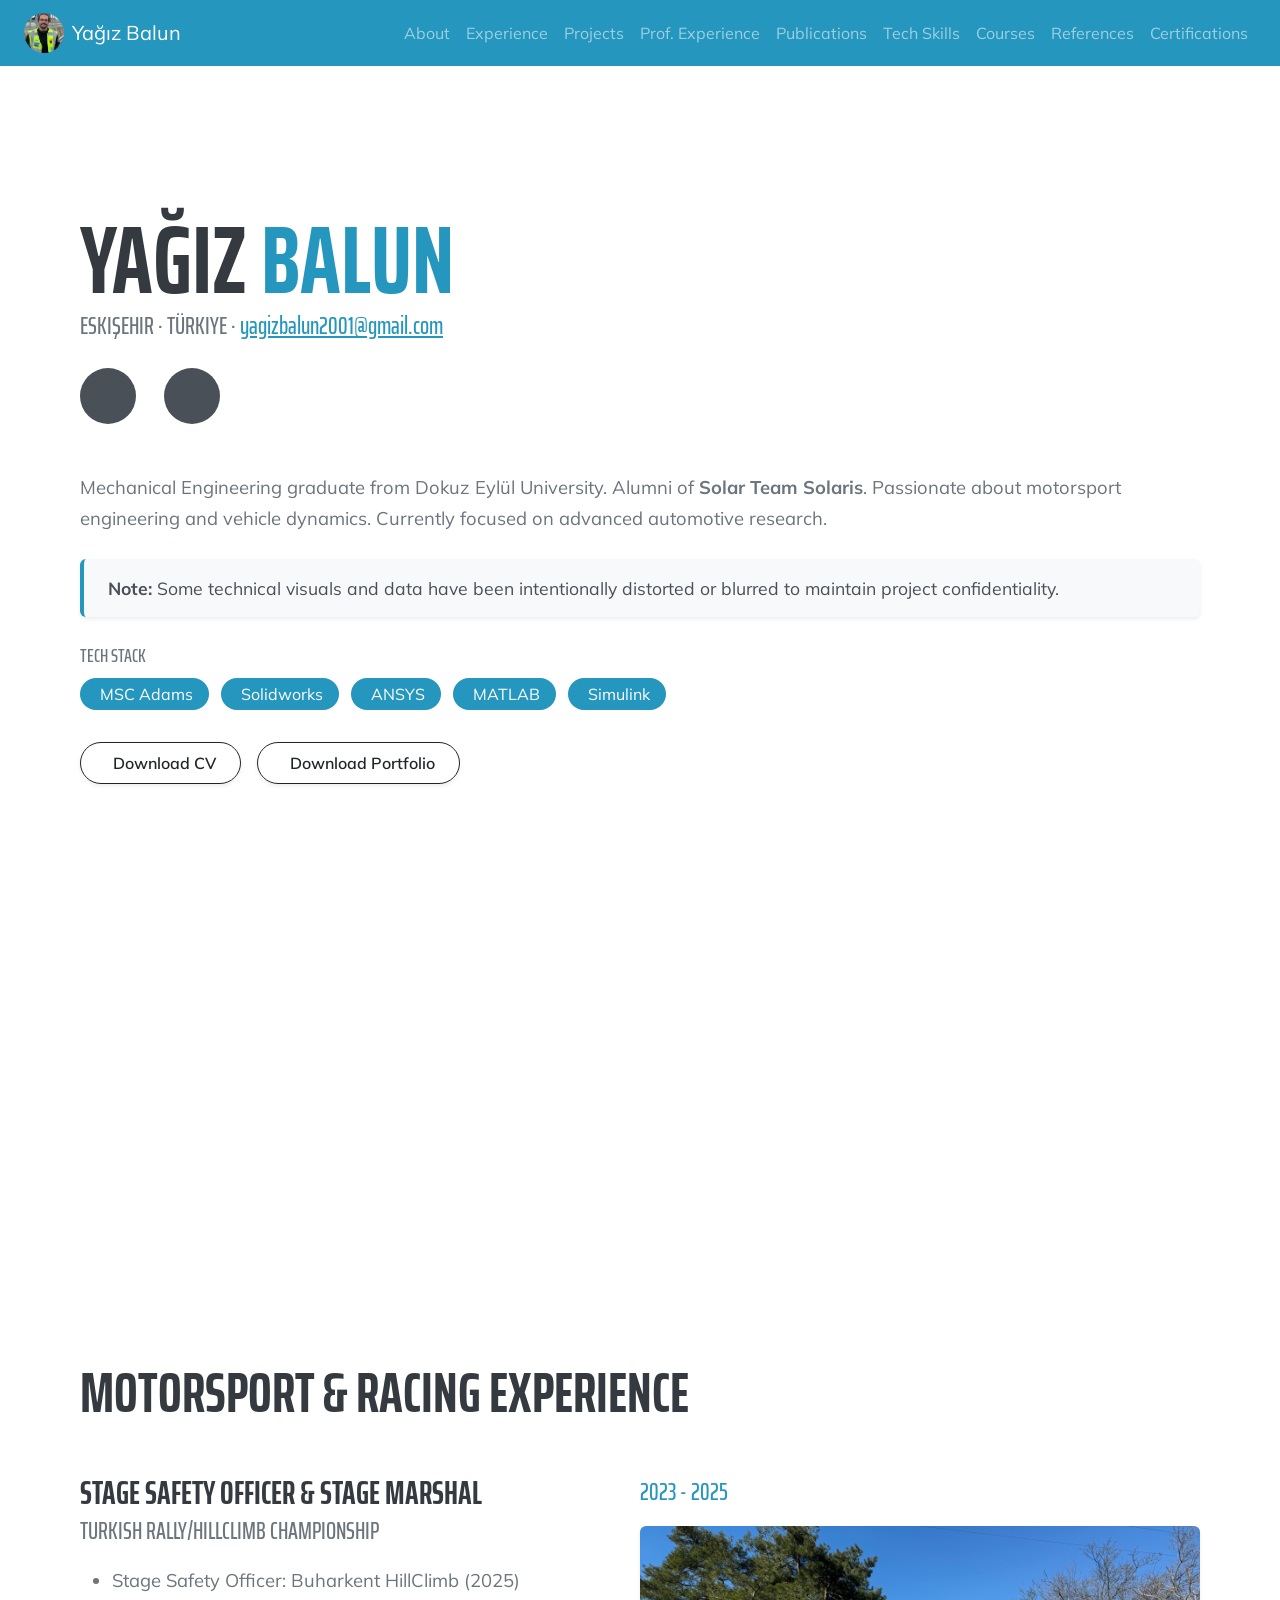
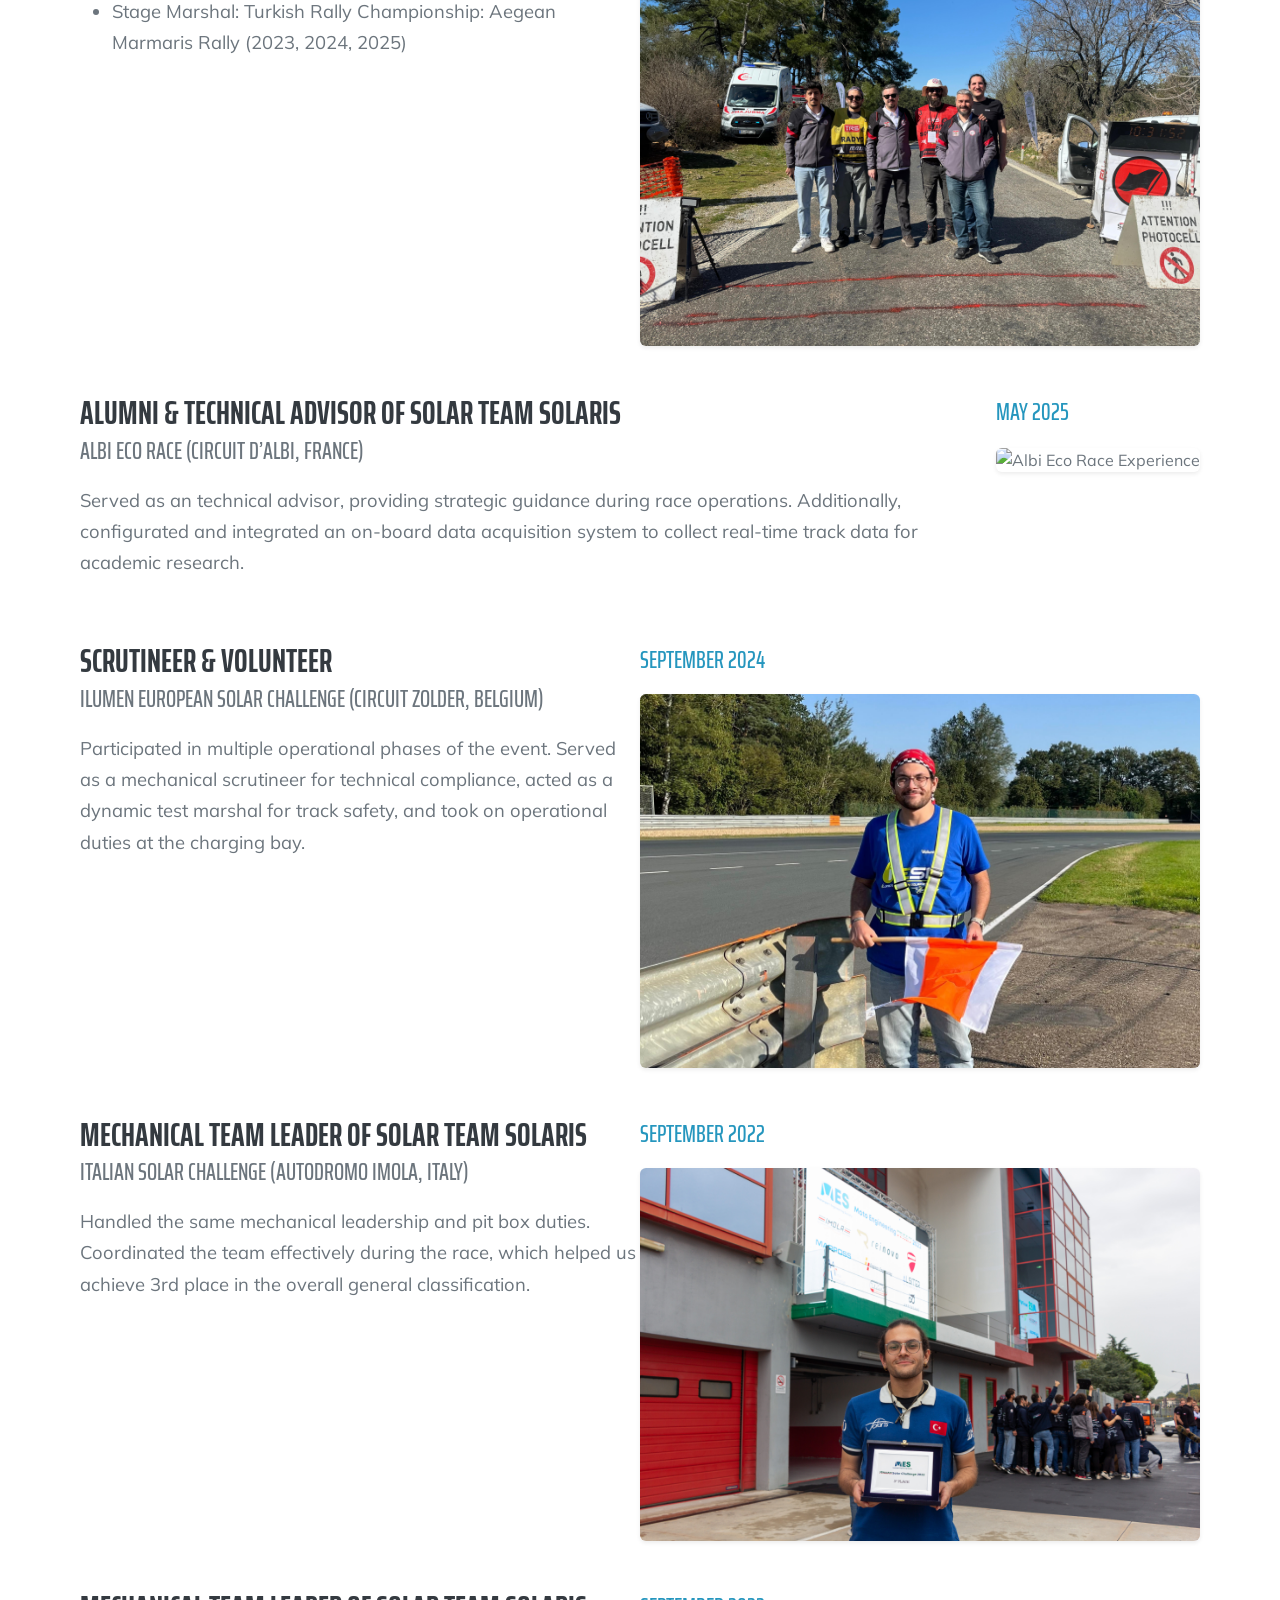
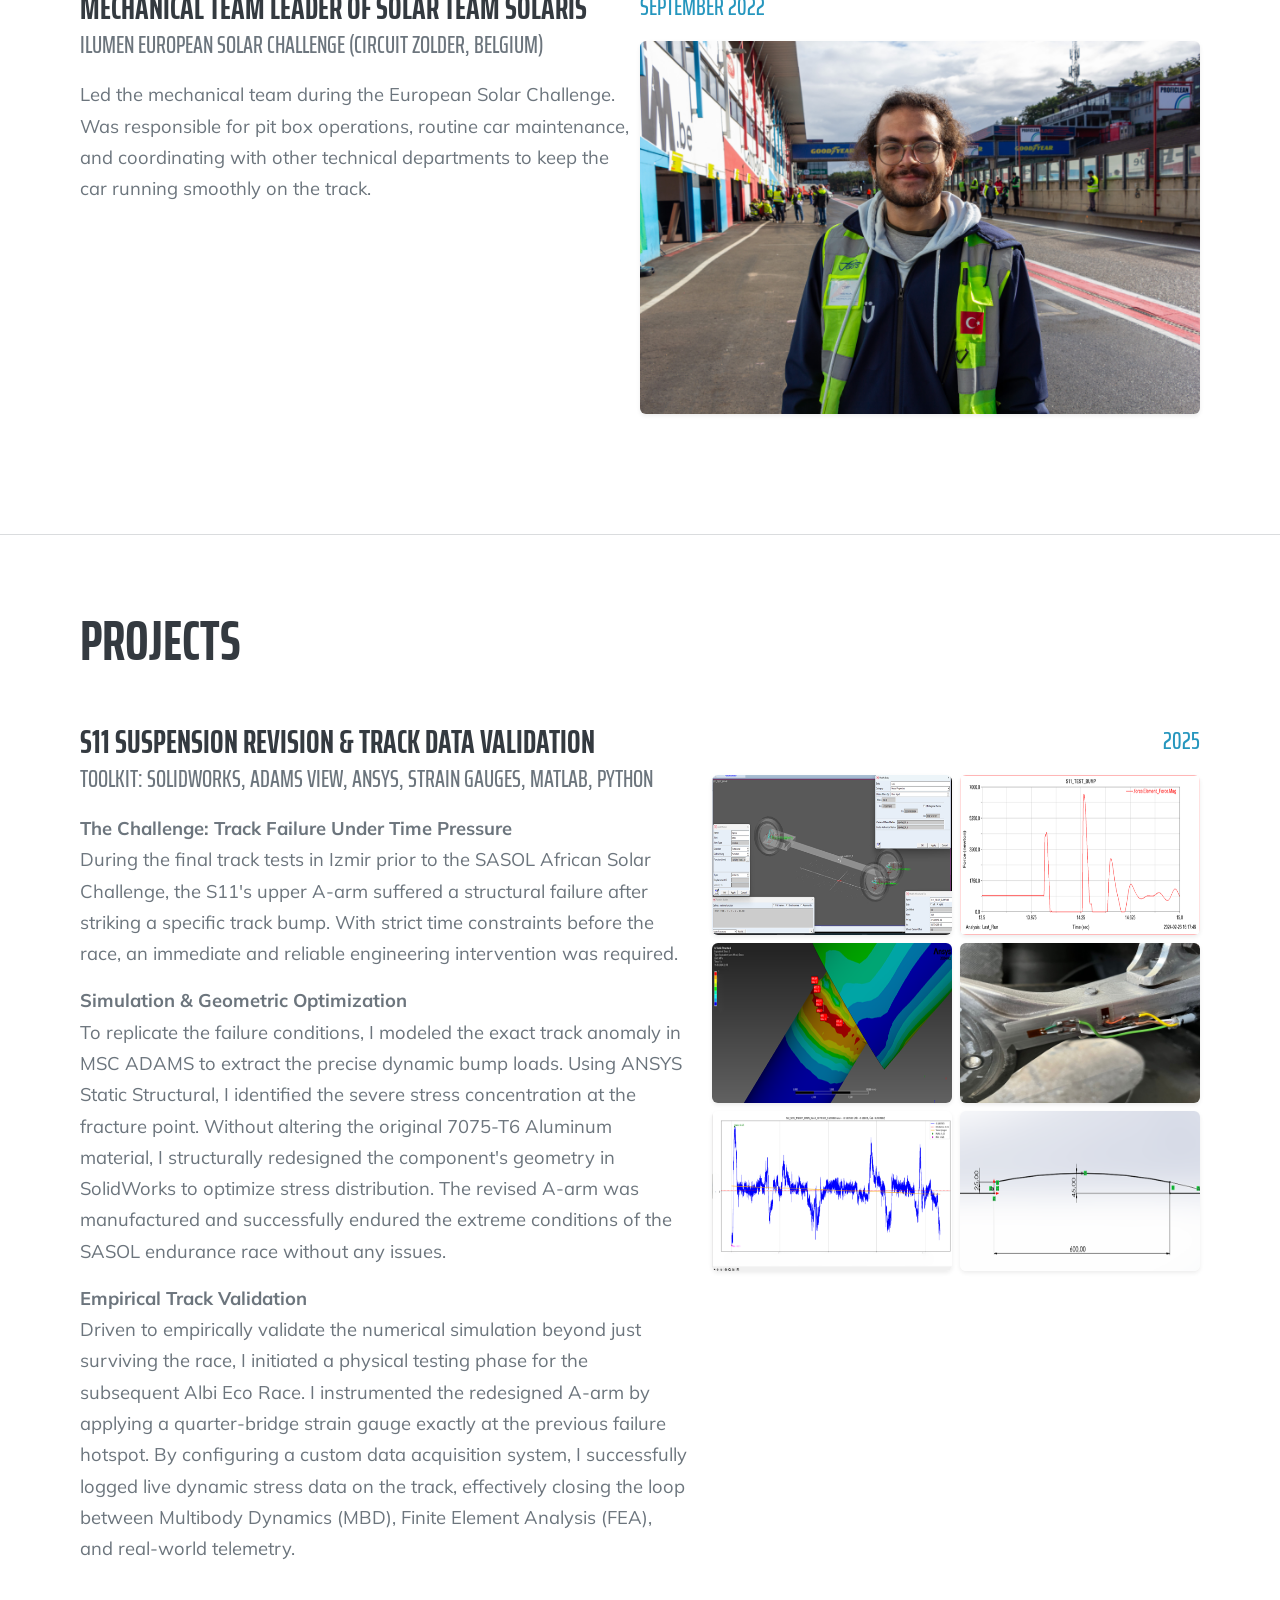
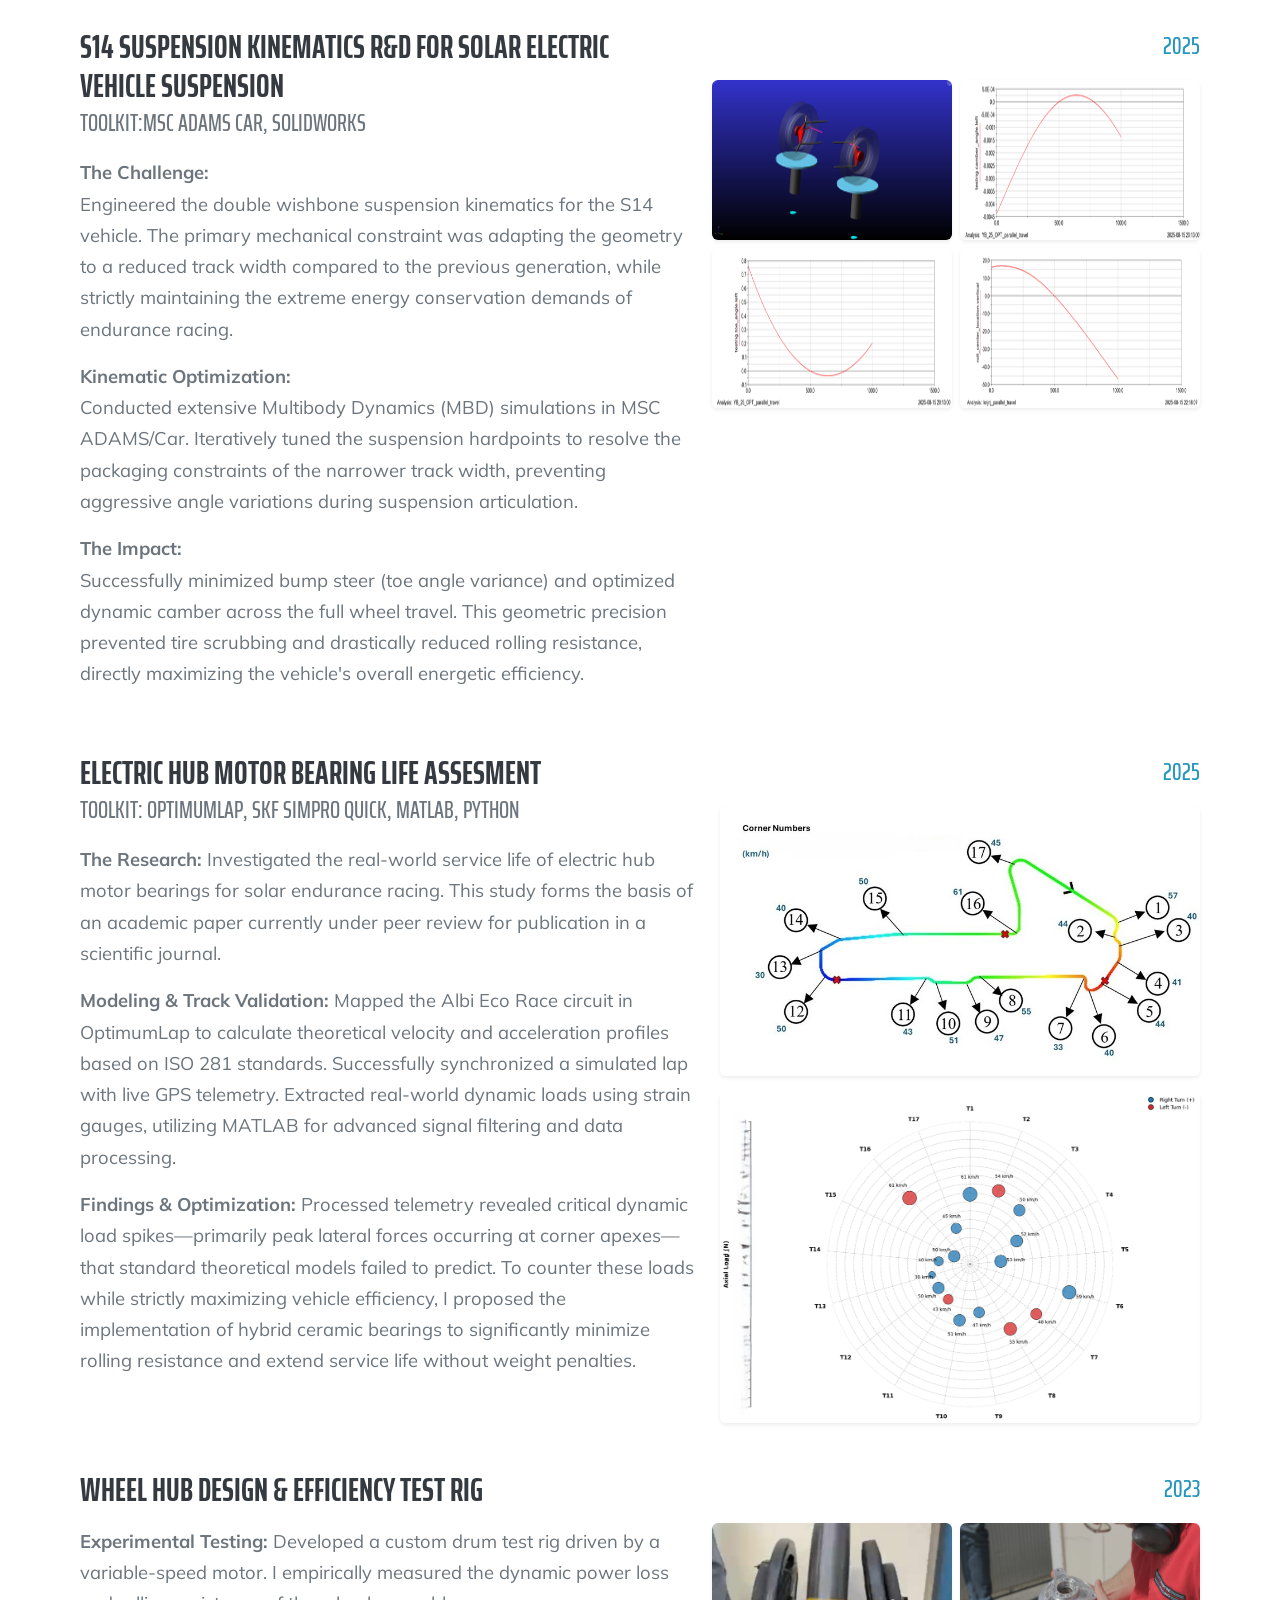
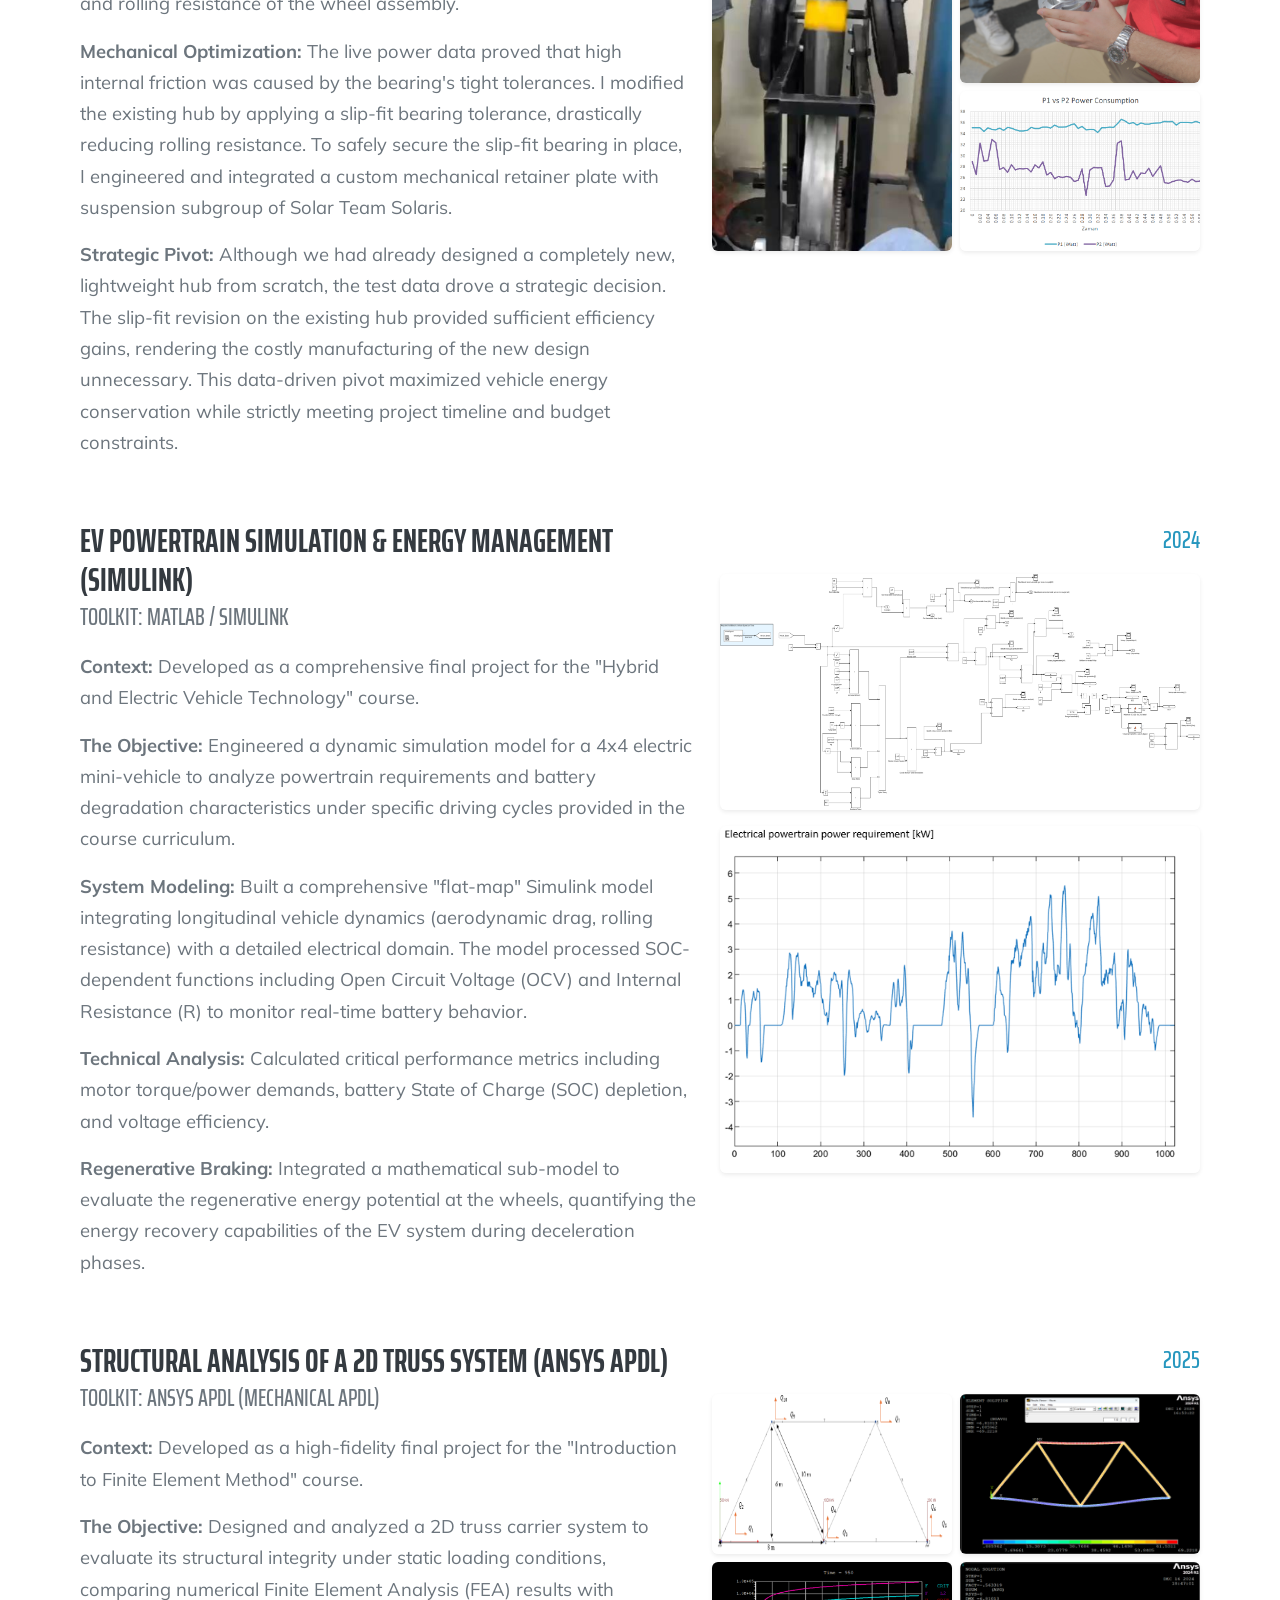
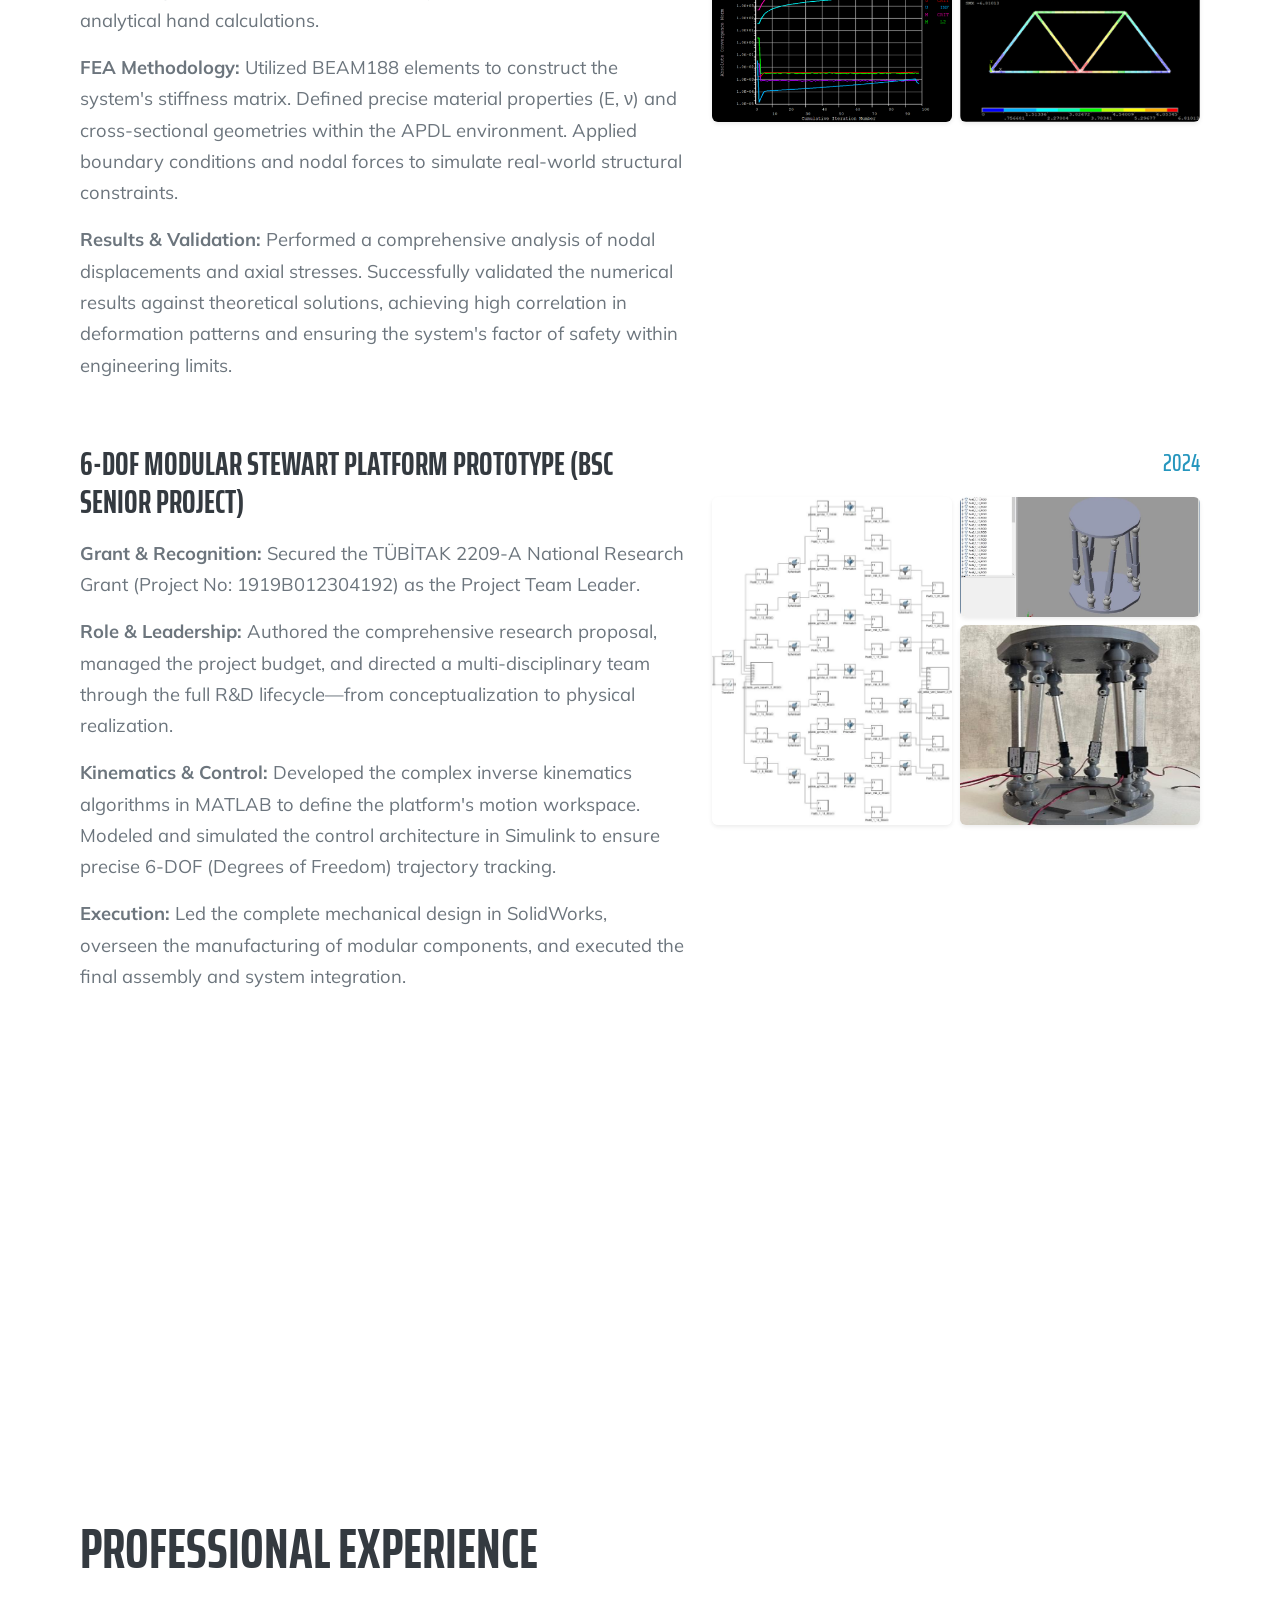
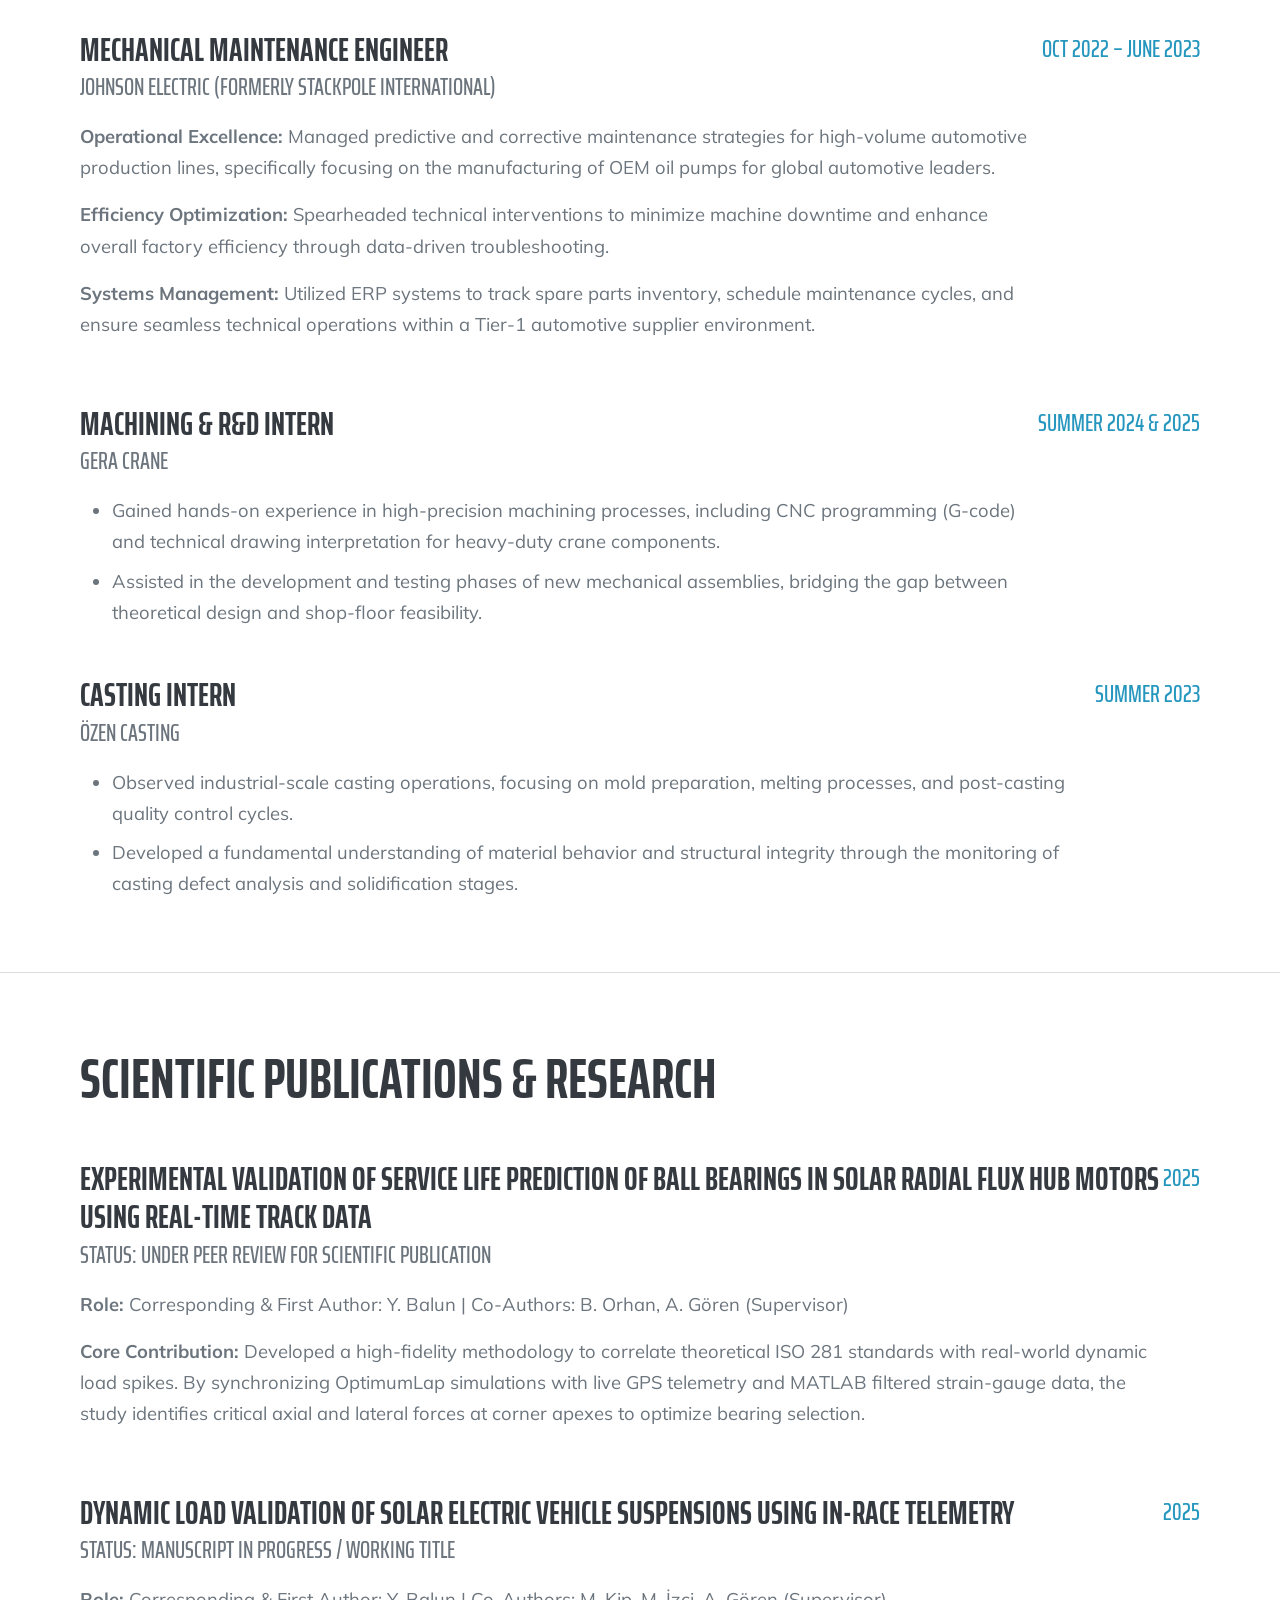
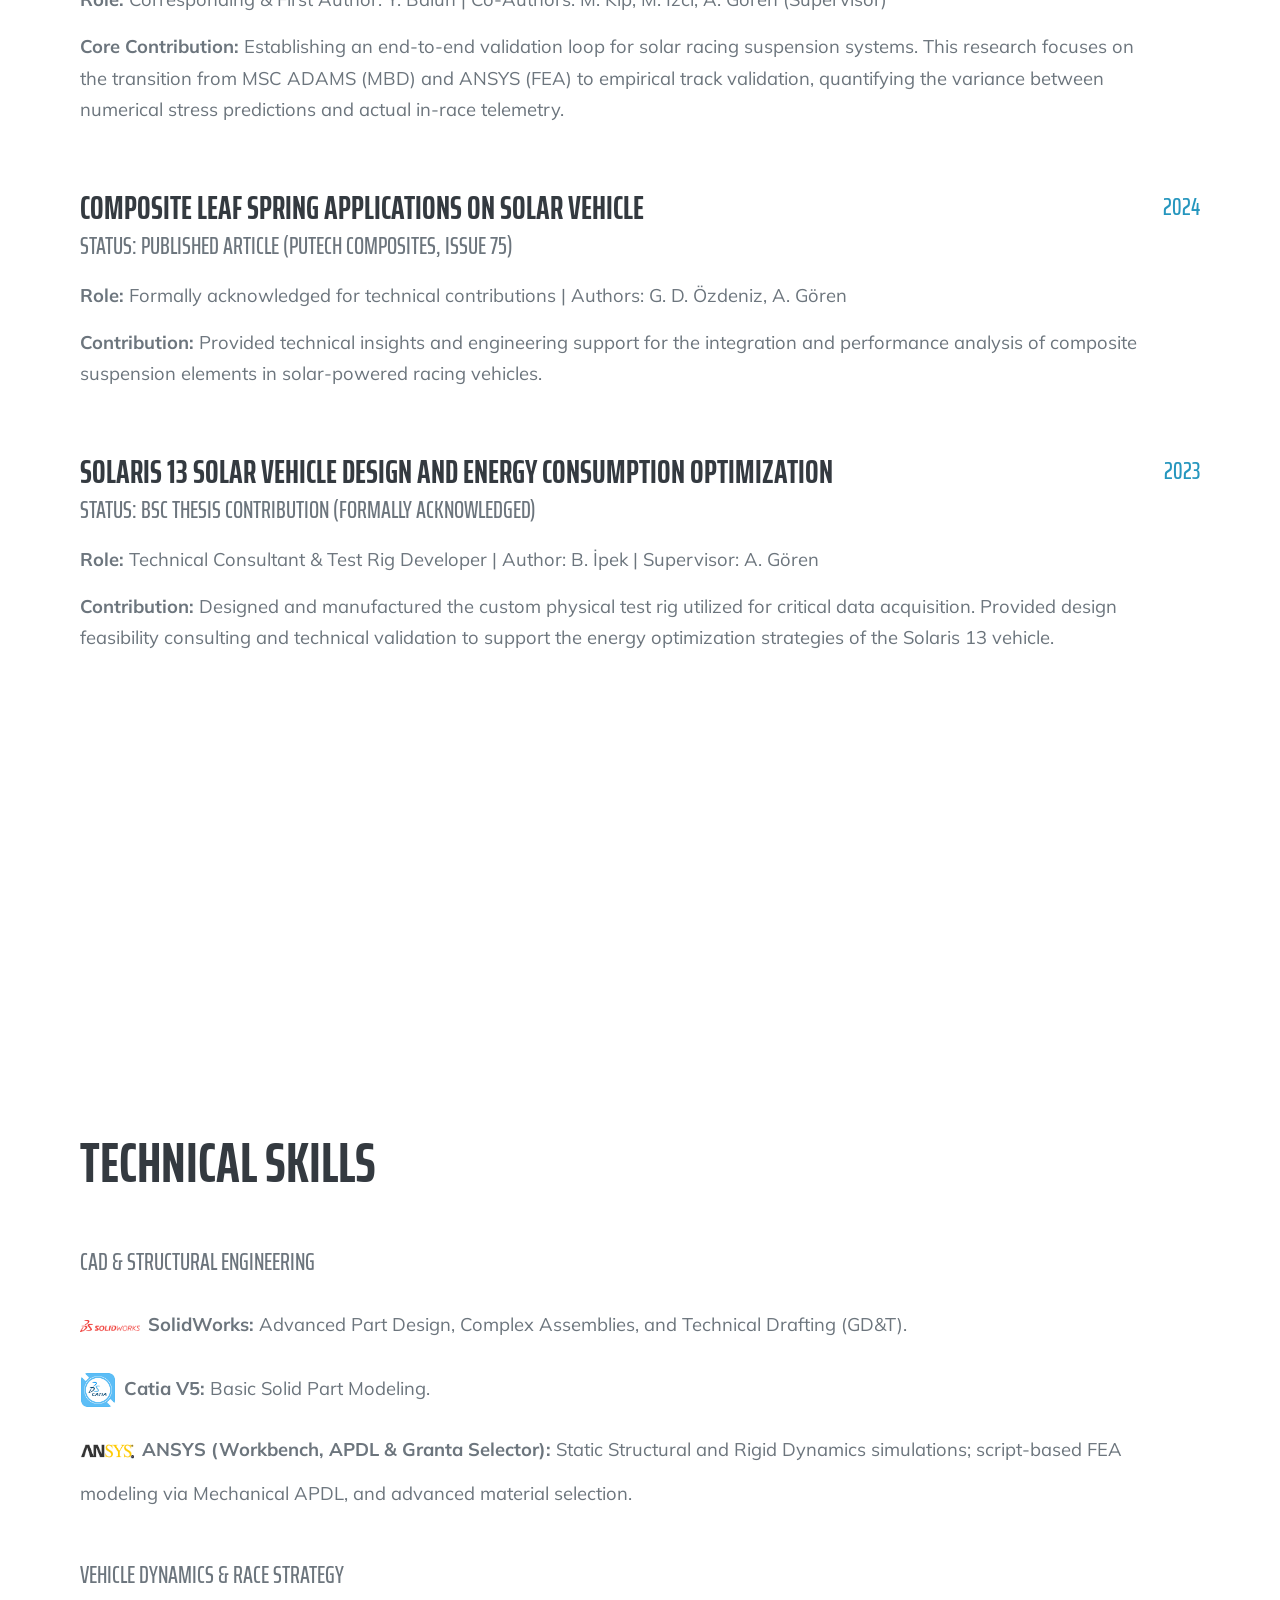
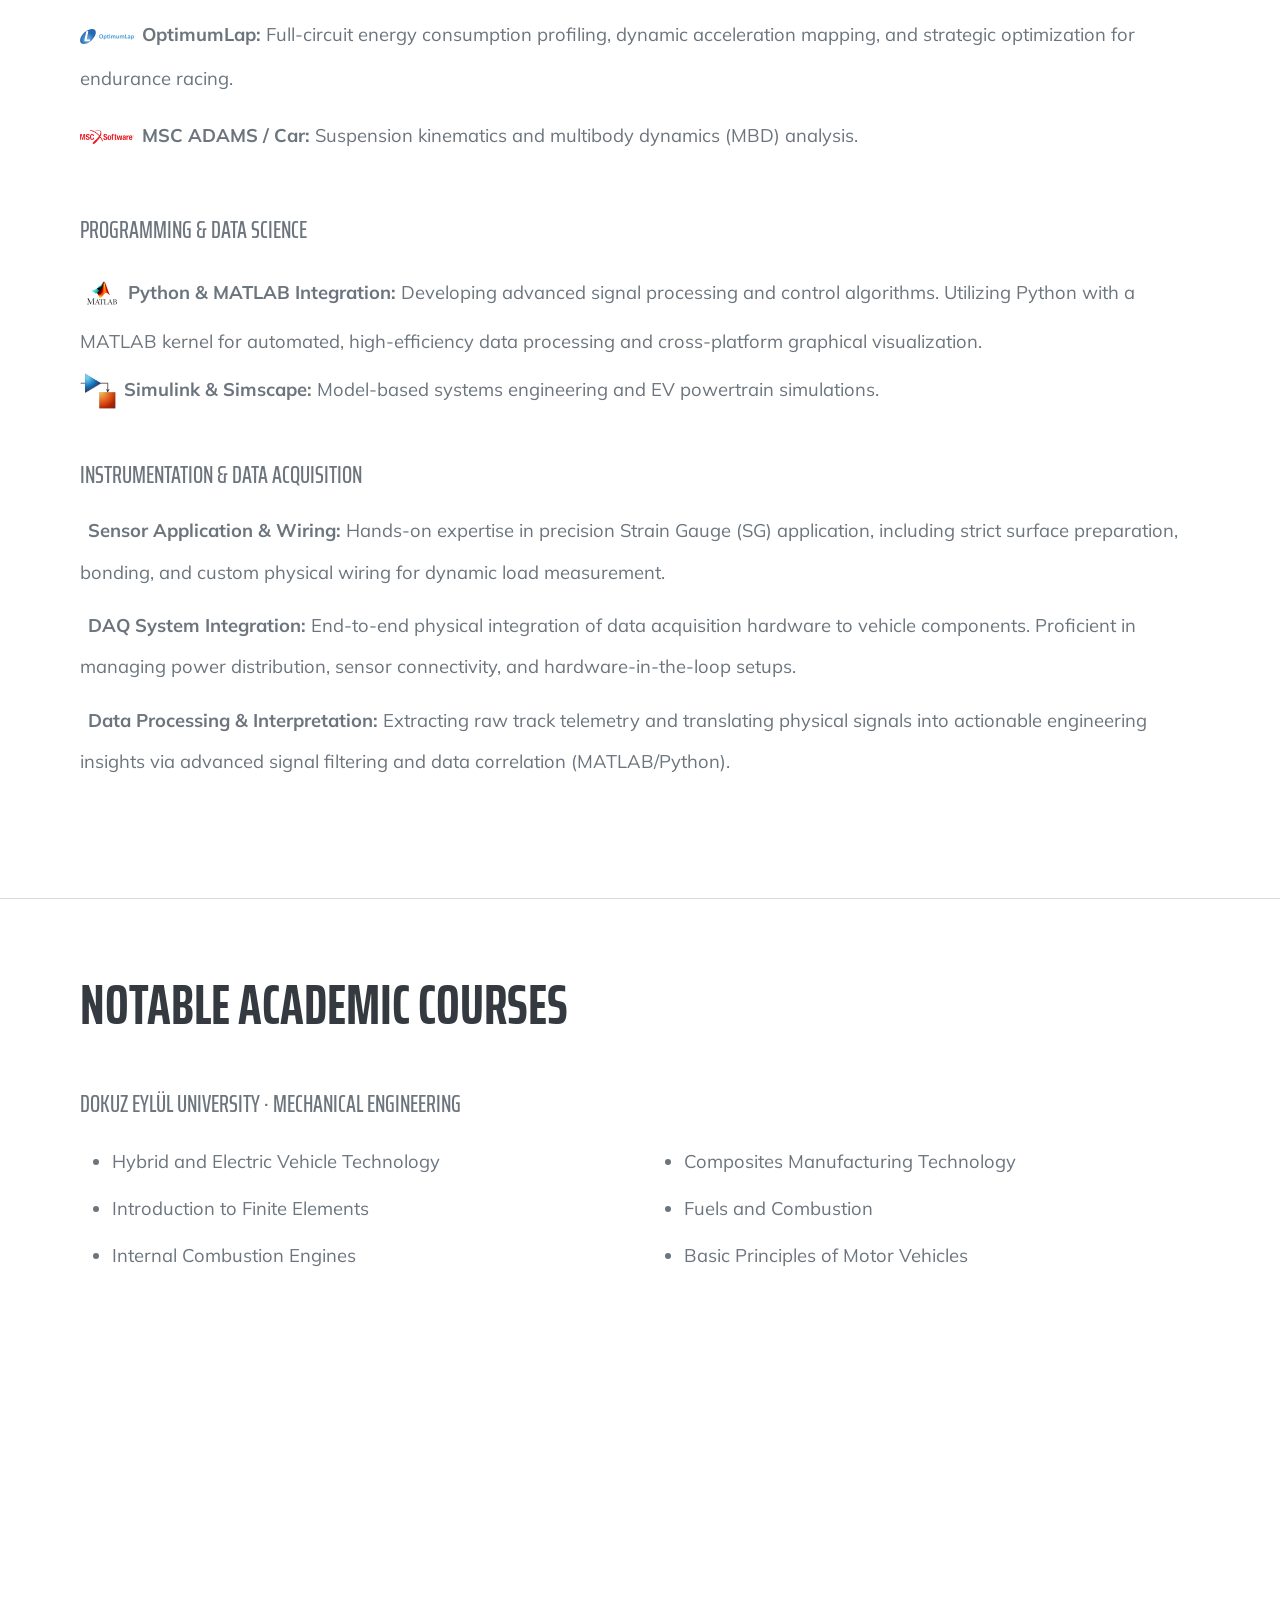
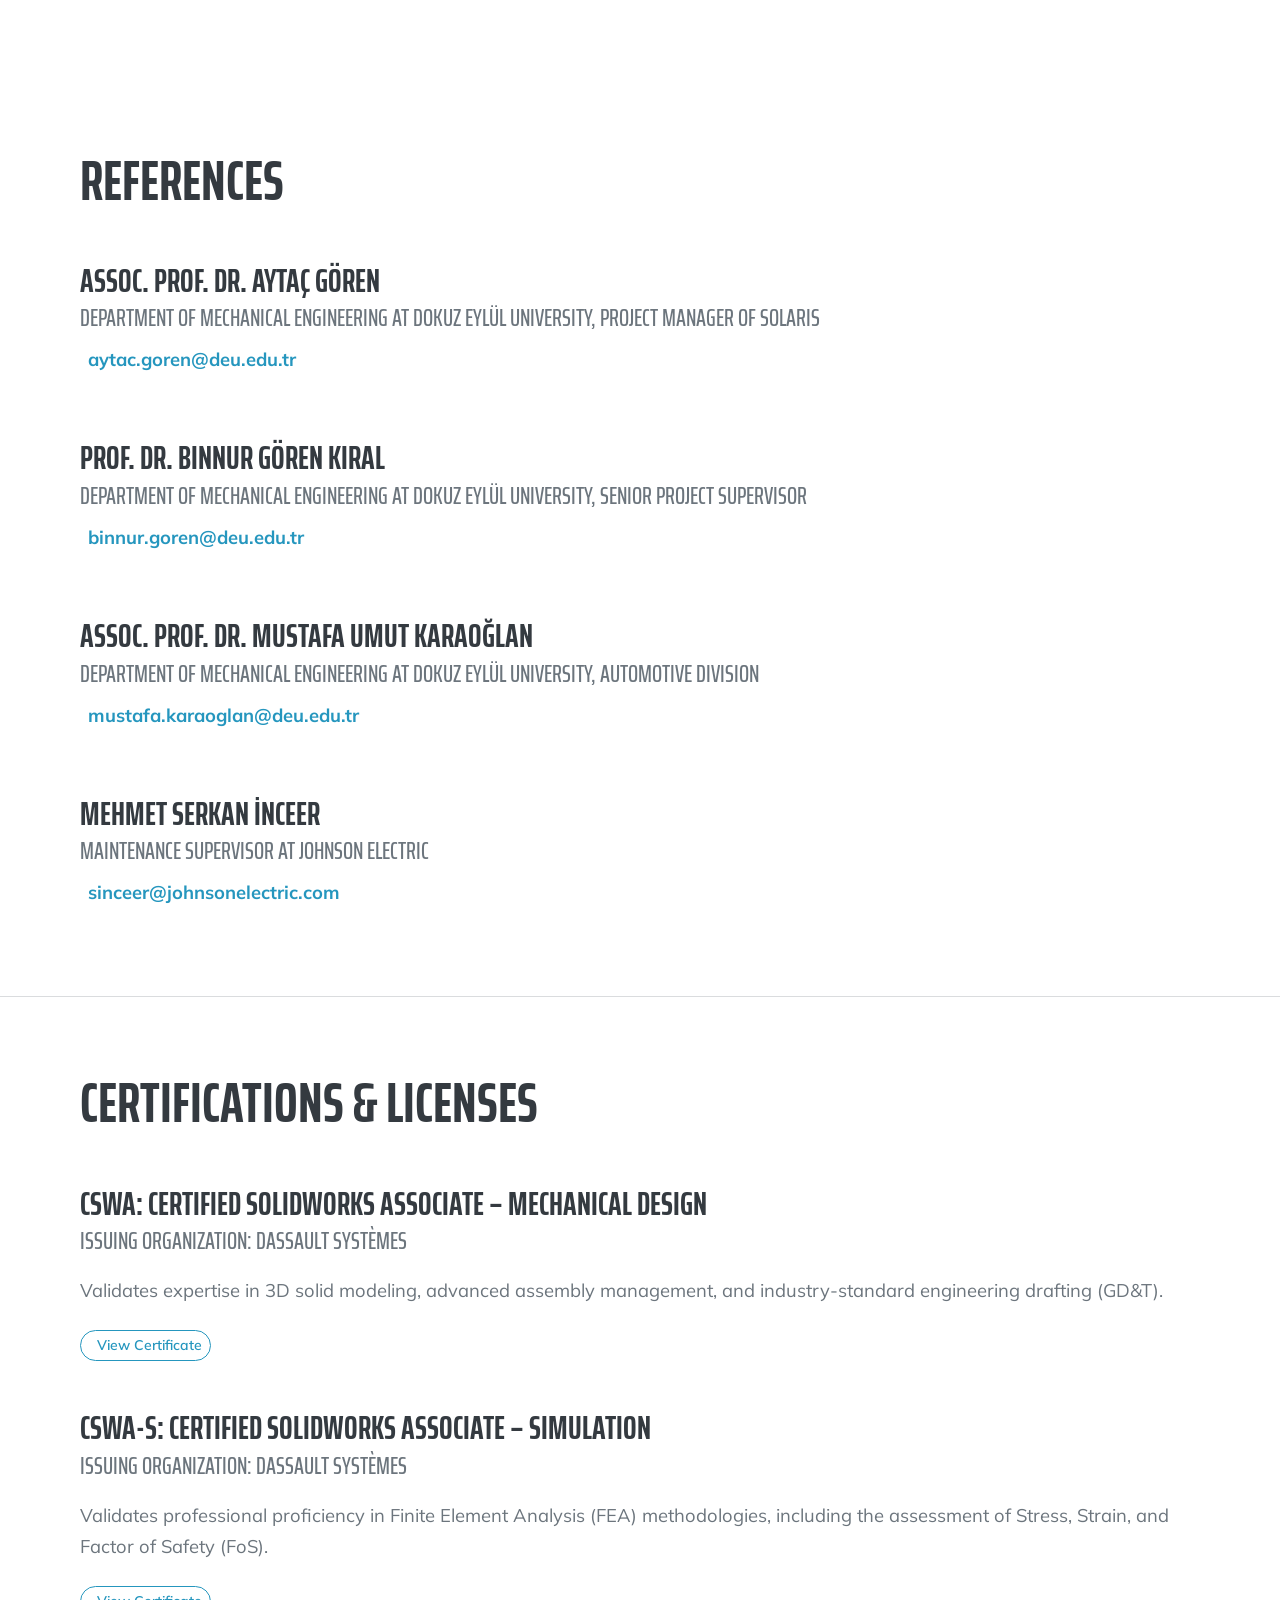
==== commit 93ecc05b: "Update index.html" ====
--- a/index.html
+++ b/index.html
@@ -290,7 +290,7 @@
                     <div class="d-flex flex-column flex-md-row justify-content-between mb-5">
                         <div class="flex-grow-1">
                             <h3 class="mb-0">EV Powertrain Simulation & Energy Management (Simulink)</h3>
-                            <div class="subheading mb-3">Technologies Used: MATLAB / Simulink</div>
+                            <div class="subheading mb-3">Toolkit: MATLAB / Simulink</div>
                             <p><b>Context:</b> Developed as a comprehensive final project for the "Hybrid and Electric Vehicle Technology" course.</p>
                             <p><b>The Objective:</b> Engineered a dynamic simulation model for a 4x4 electric mini-vehicle to analyze powertrain requirements and battery degradation characteristics under specific driving cycles provided in the course curriculum.</p>
                             <p><b>System Modeling:</b> Built a comprehensive "flat-map" Simulink model integrating longitudinal vehicle dynamics (aerodynamic drag, rolling resistance) with a detailed electrical domain. The model processed SOC-dependent functions including Open Circuit Voltage (OCV) and Internal Resistance (R) to monitor real-time battery behavior.</p>
@@ -308,7 +308,7 @@
                     <div class="d-flex flex-column flex-md-row justify-content-between mb-5">
                         <div class="flex-grow-1">
                             <h3 class="mb-0">Structural Analysis of a 2D Truss System (ANSYS APDL)</h3>
-                            <div class="subheading mb-3">Technologies Used: ANSYS APDL (Mechanical APDL)</div>
+                            <div class="subheading mb-3">Toolkit: ANSYS APDL (Mechanical APDL)</div>
                             <p><b>Context:</b> Developed as a high-fidelity final project for the "Introduction to Finite Element Method" course.</p>
                             <p><b>The Objective:</b> Designed and analyzed a 2D truss carrier system to evaluate its structural integrity under static loading conditions, comparing numerical Finite Element Analysis (FEA) results with analytical hand calculations.</p>
                             <p><b>FEA Methodology:</b> Utilized BEAM188 elements to construct the system's stiffness matrix. Defined precise material properties (E, ν) and cross-sectional geometries within the APDL environment. Applied boundary conditions and nodal forces to simulate real-world structural constraints.</p>
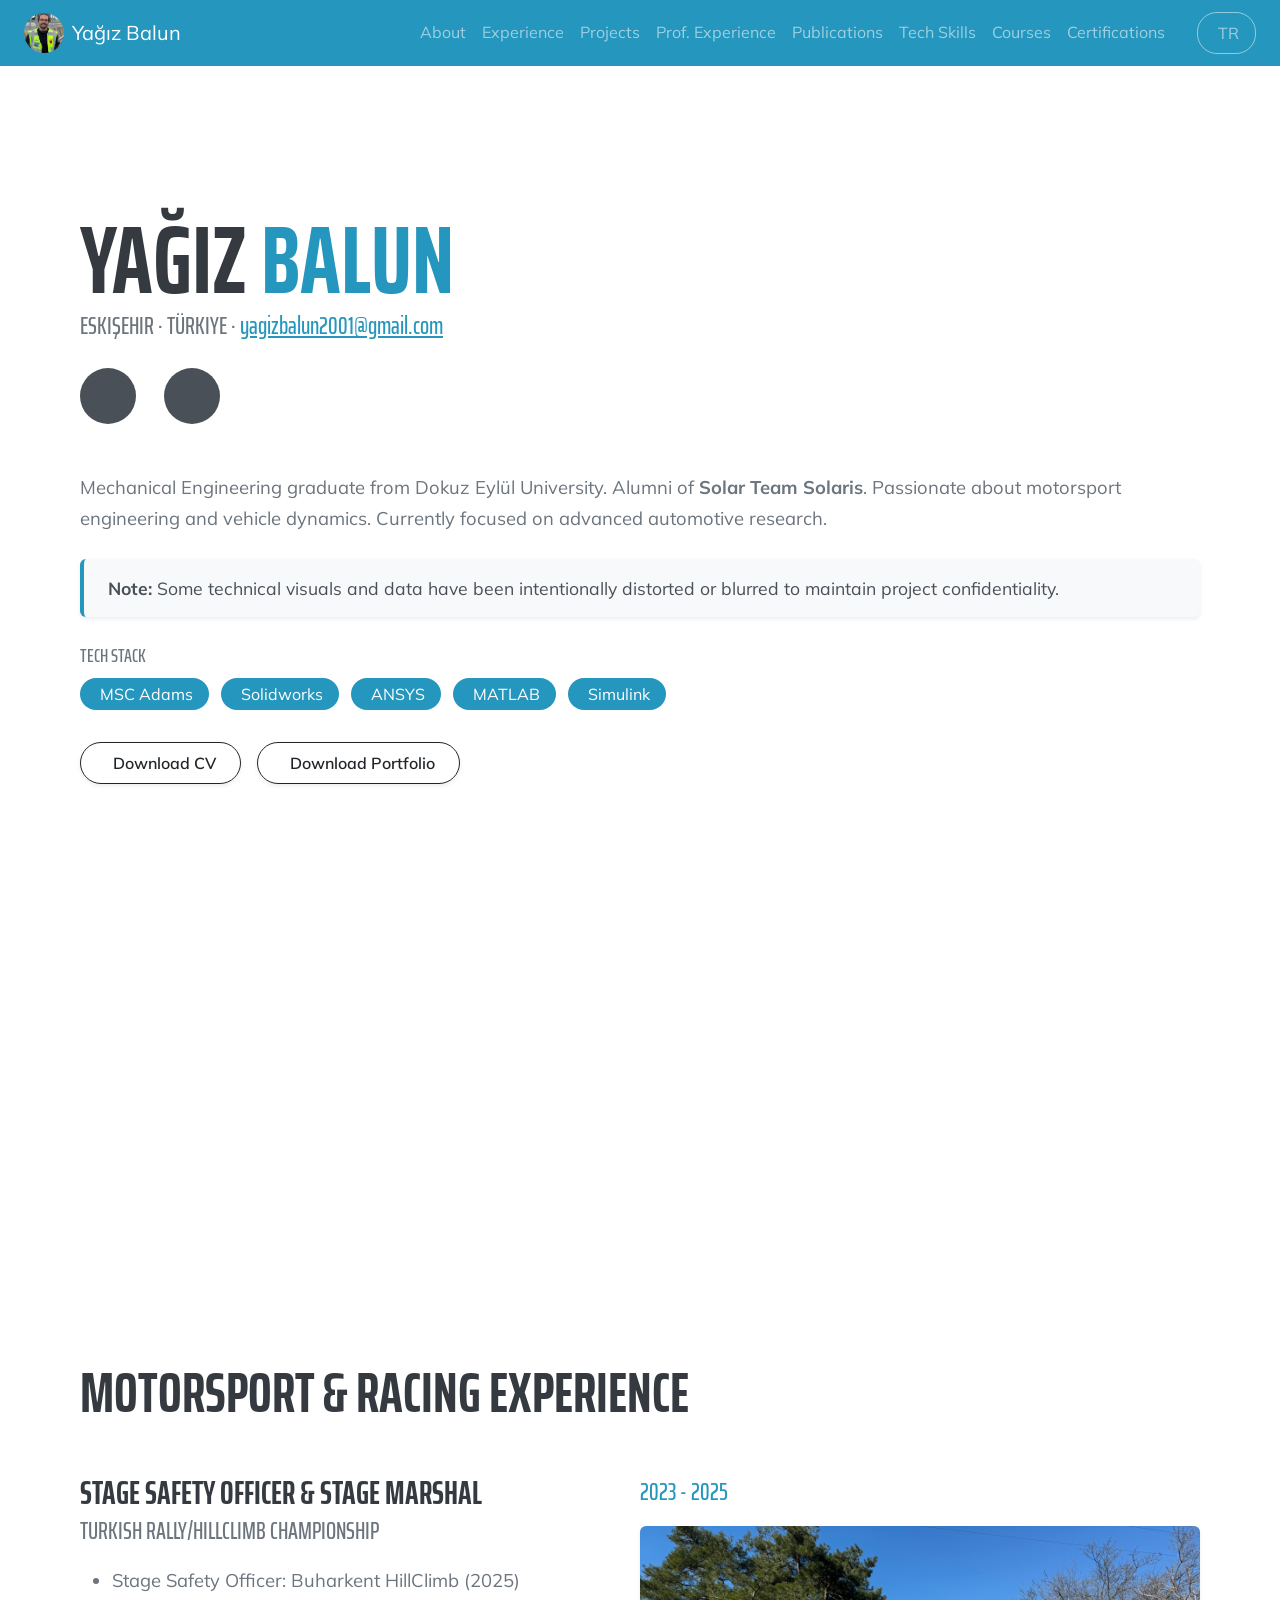
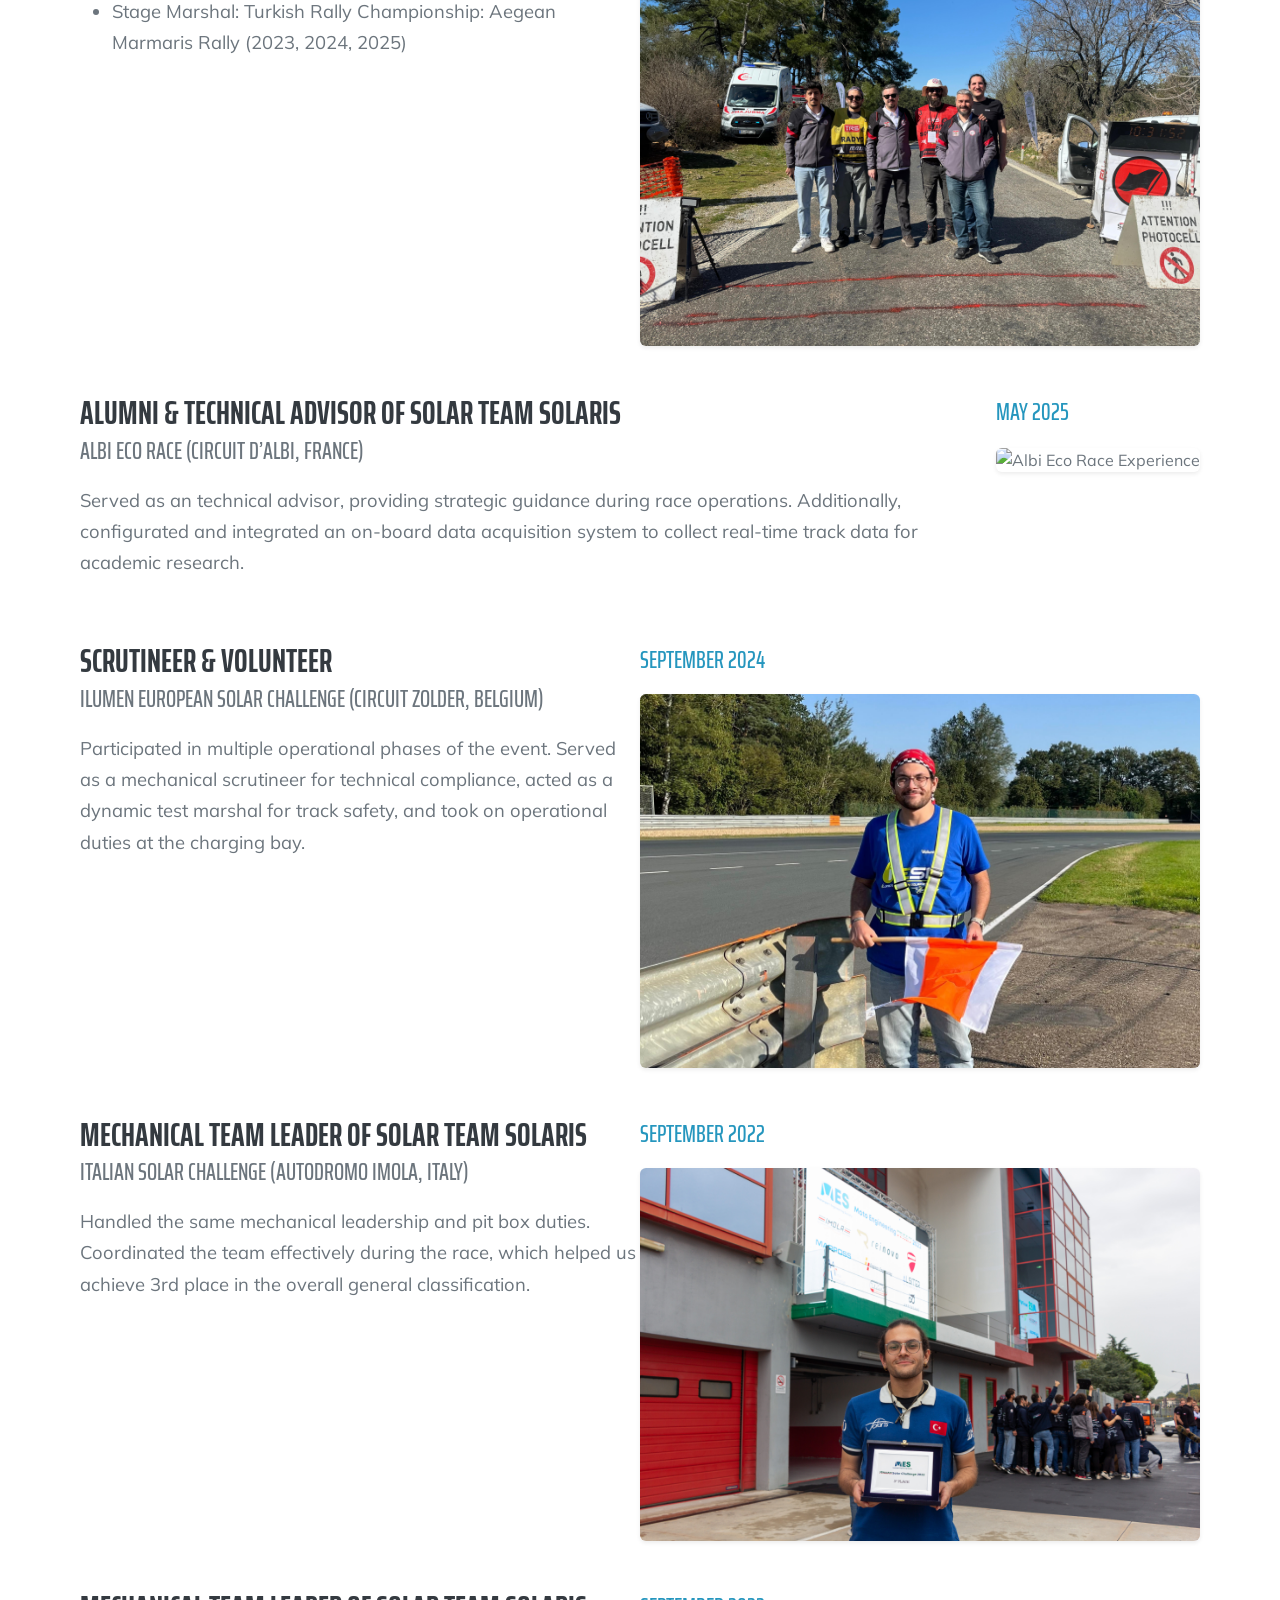
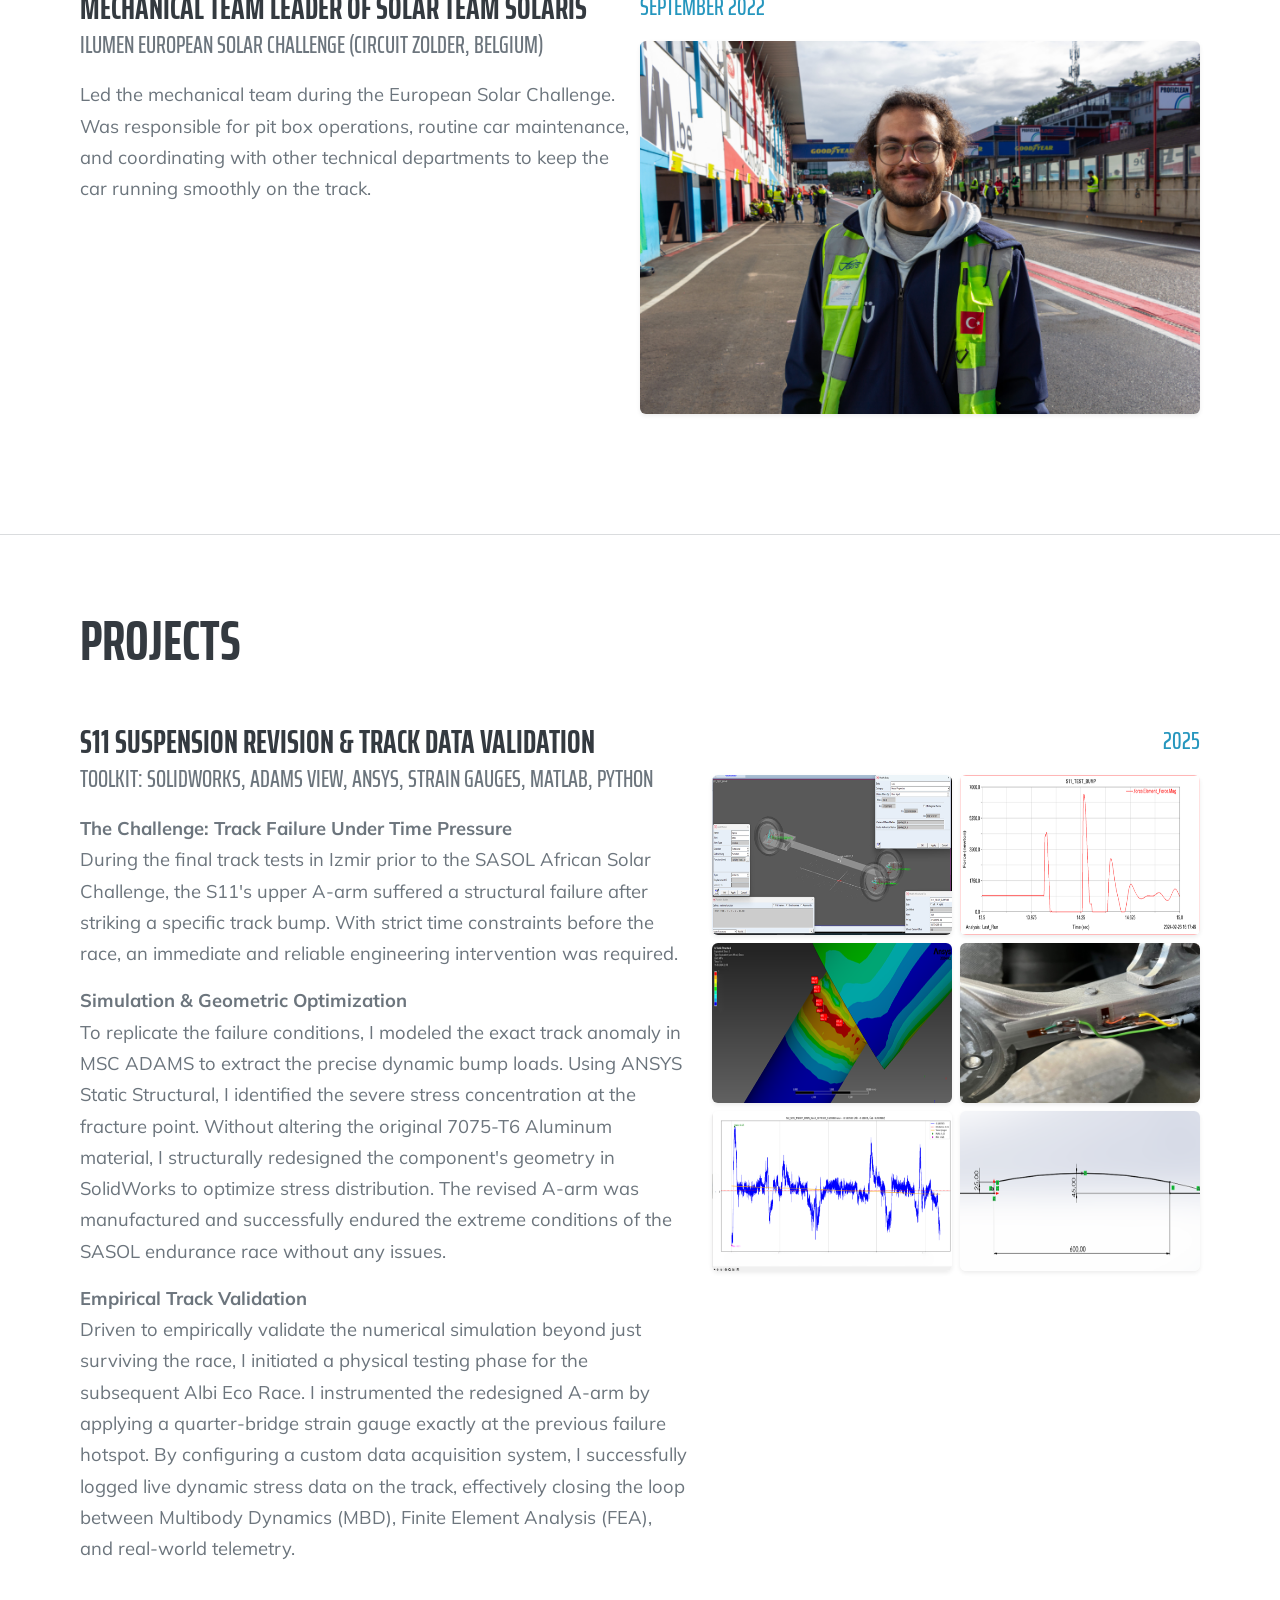
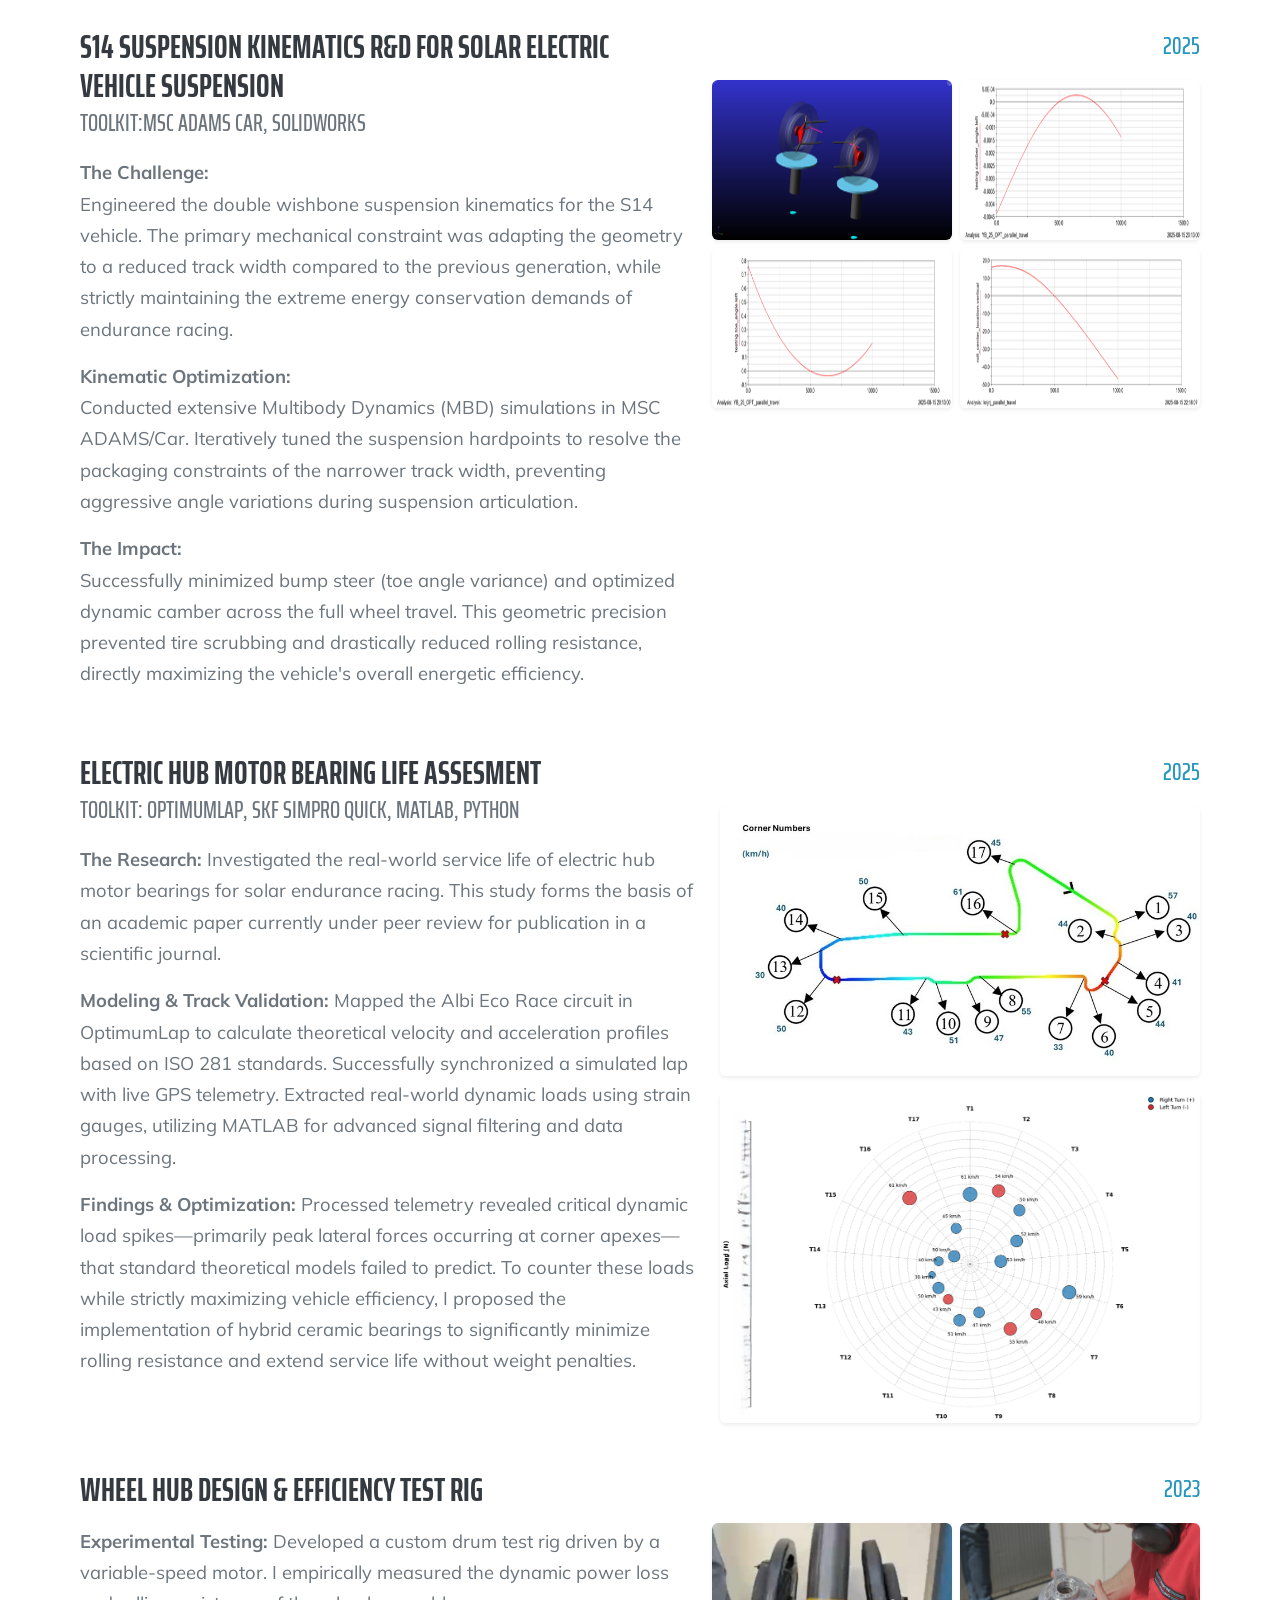
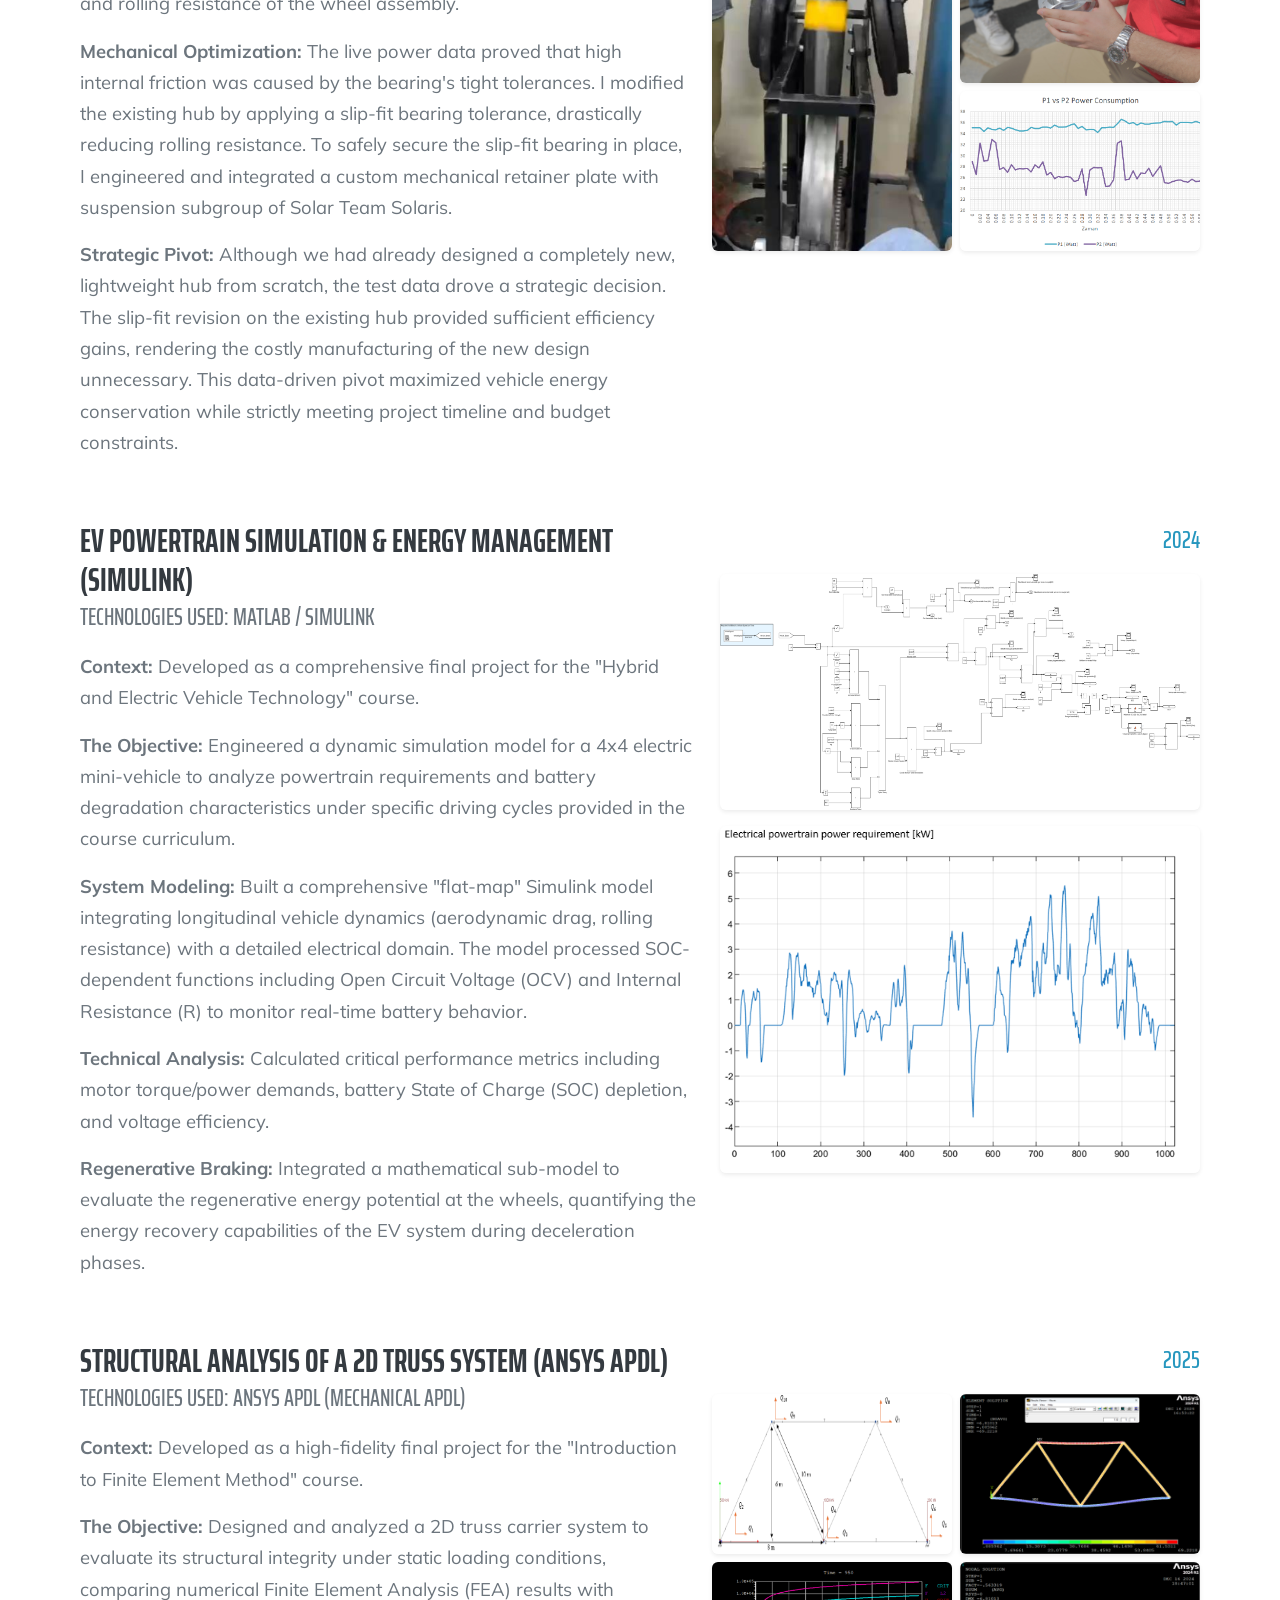
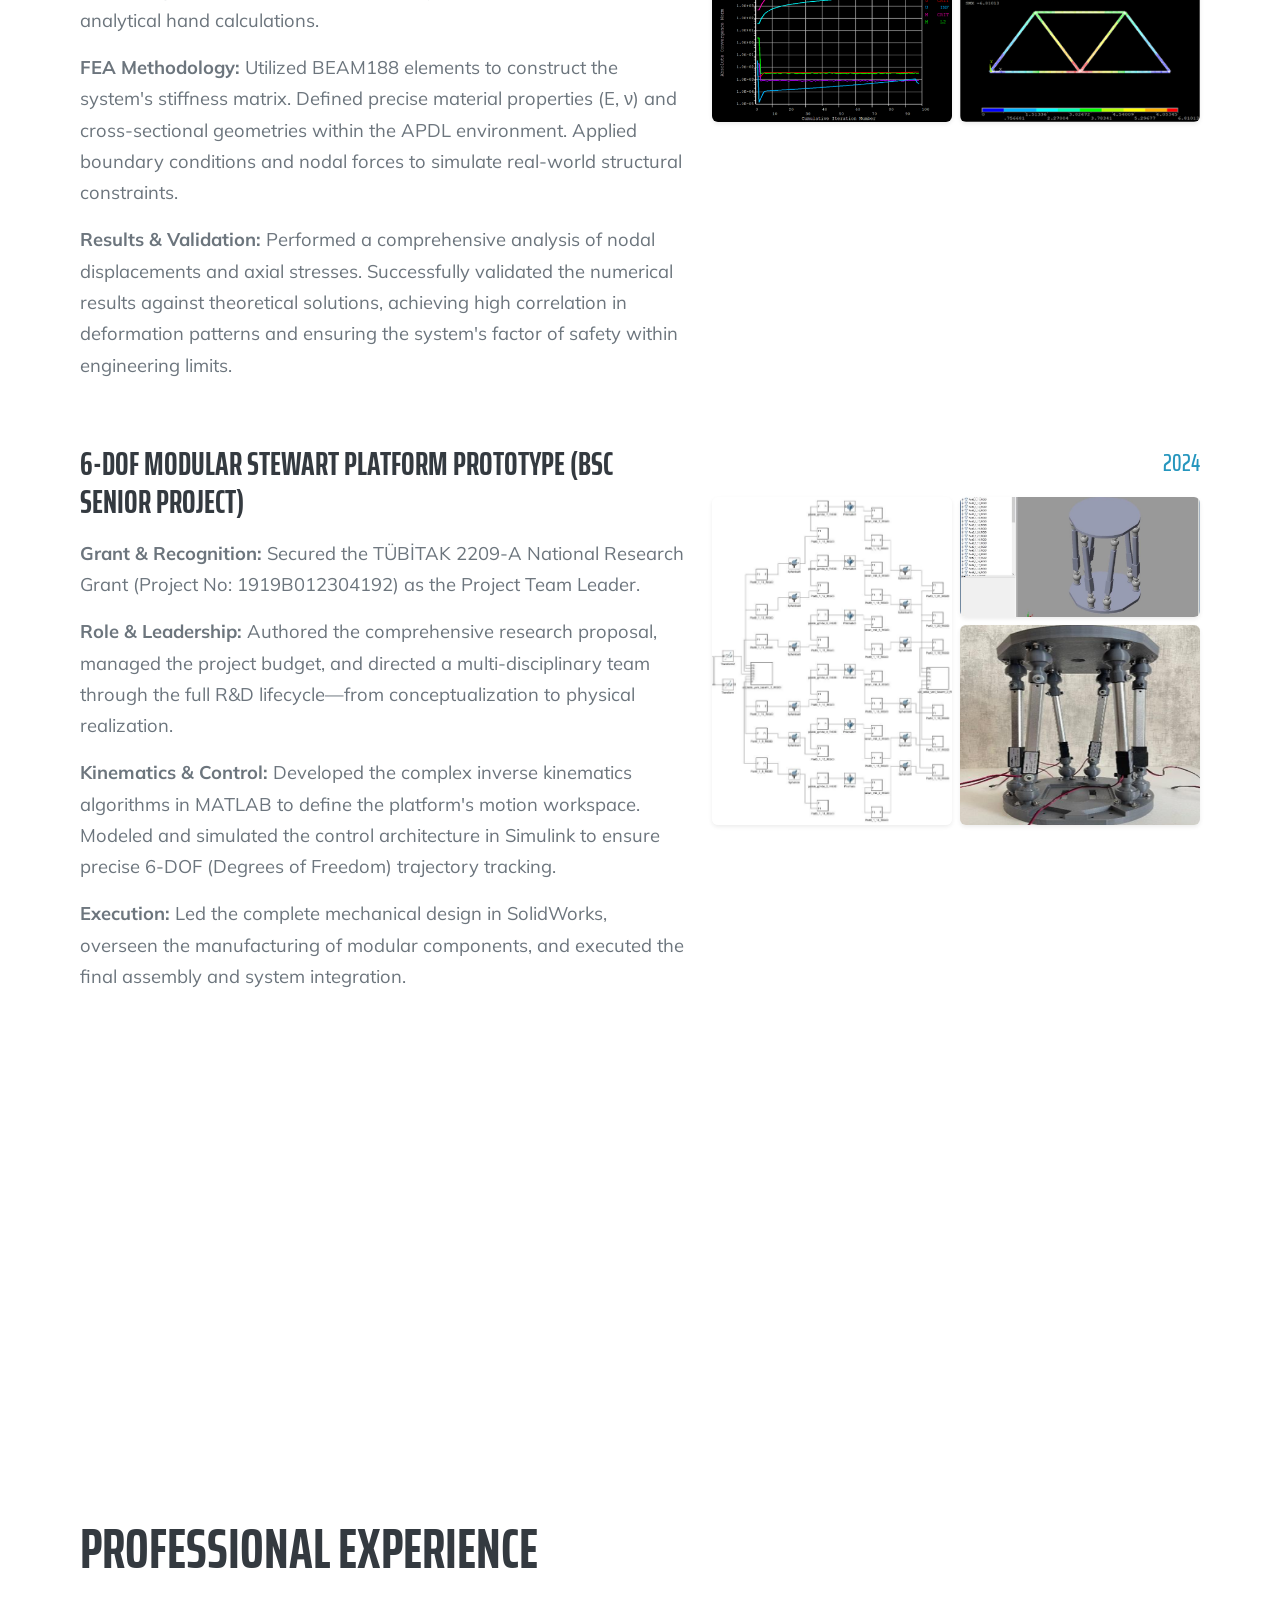
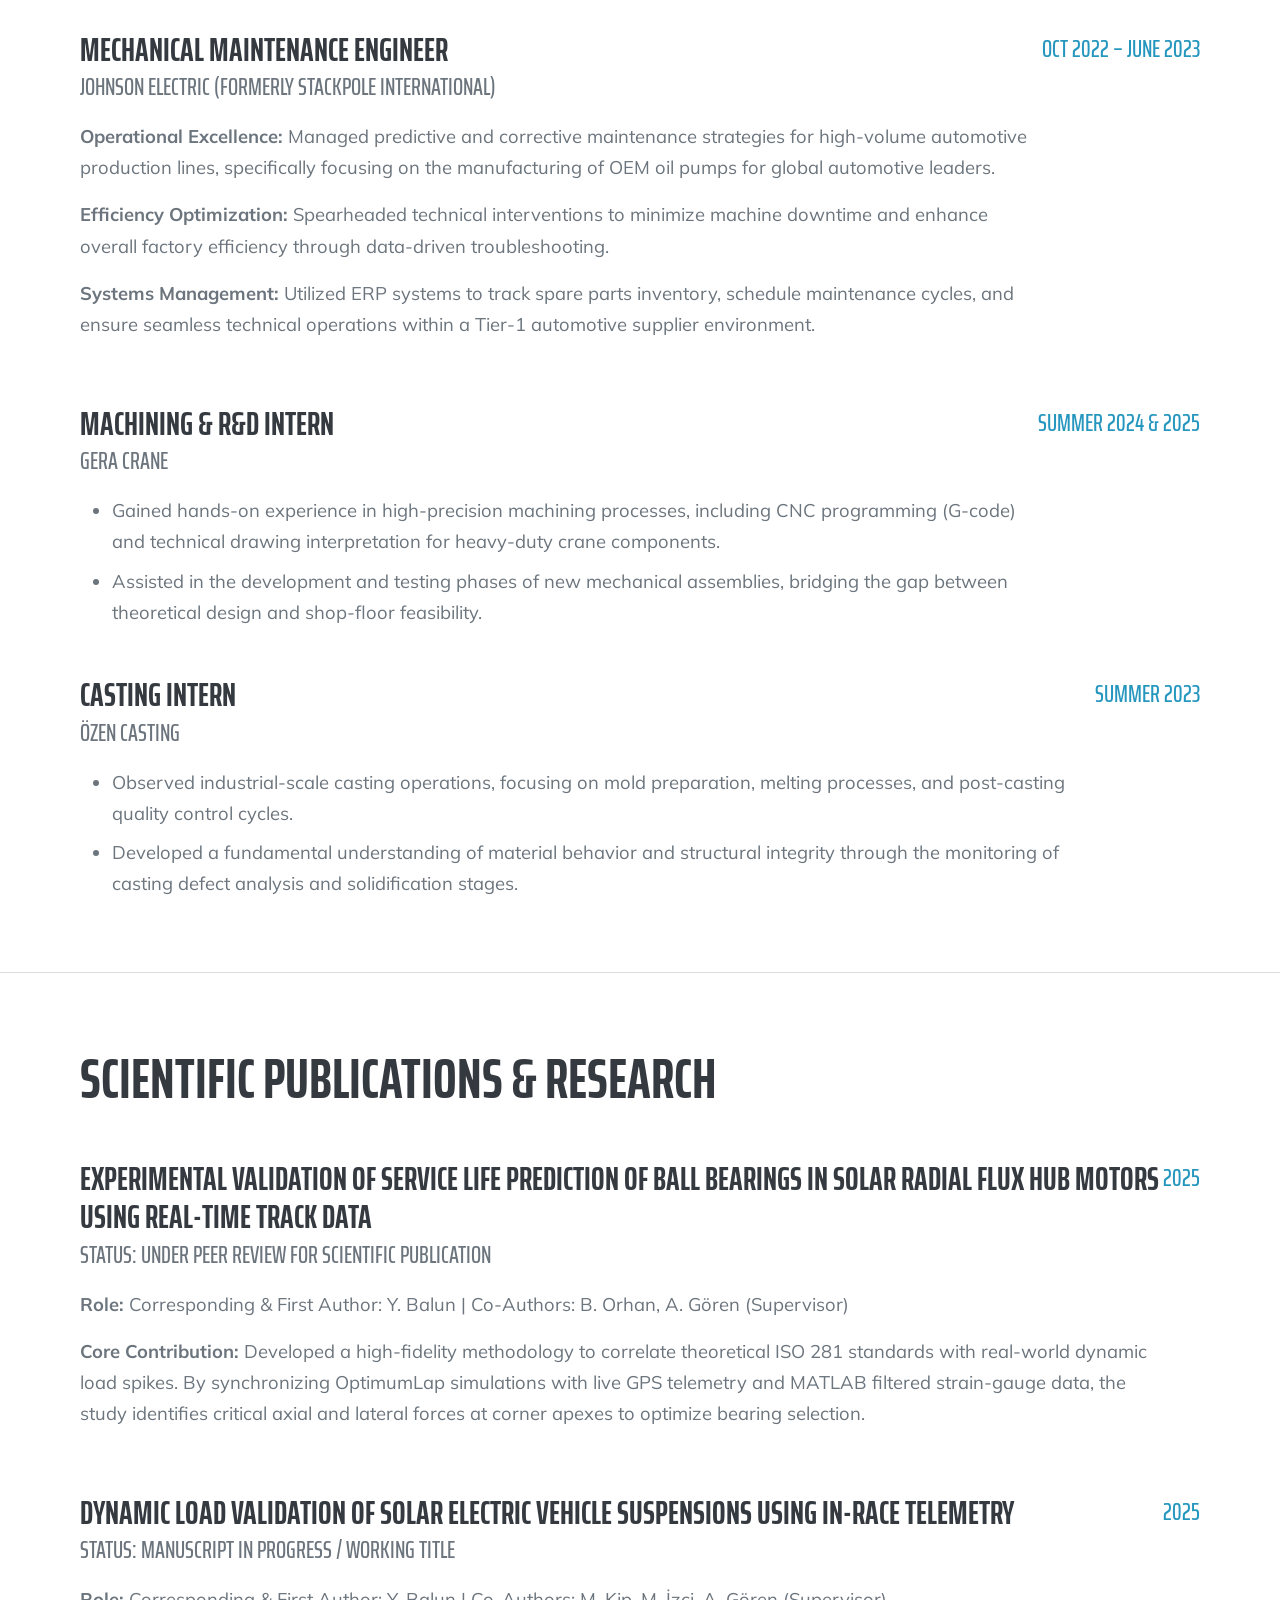
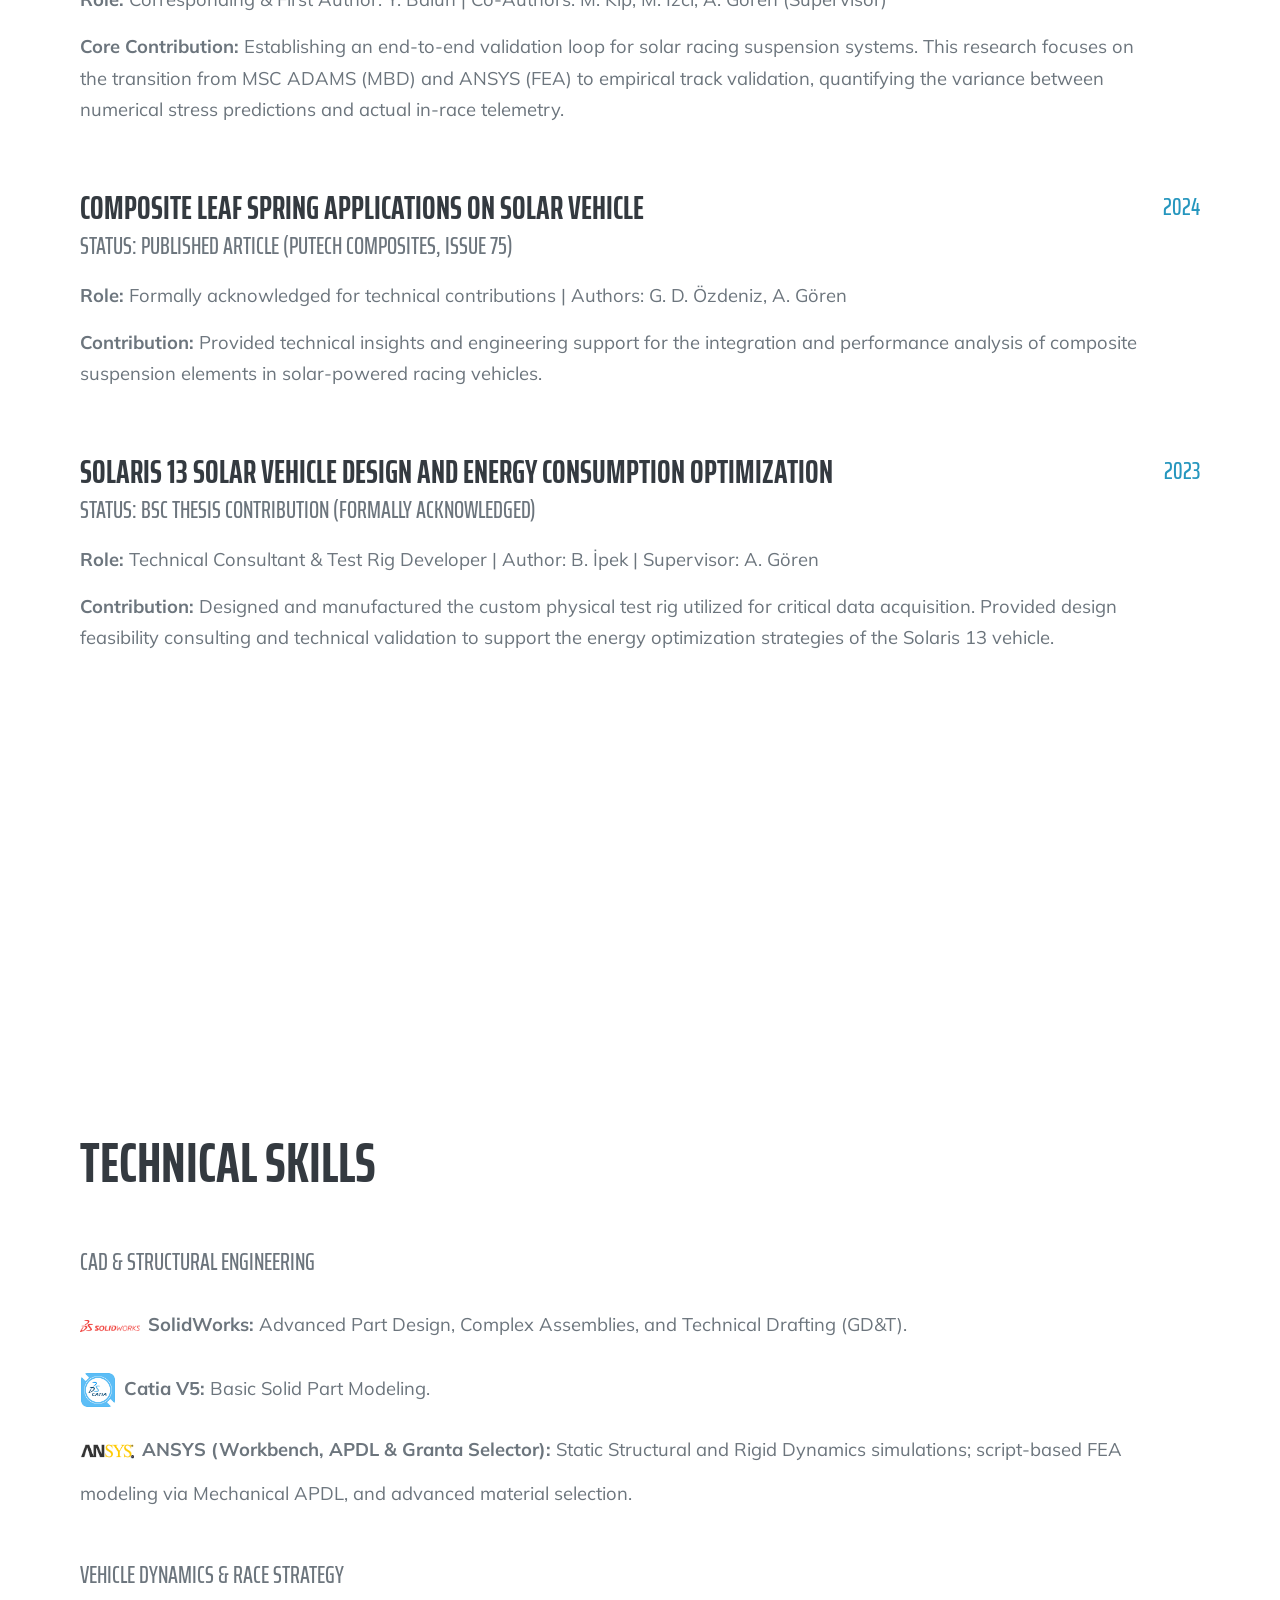
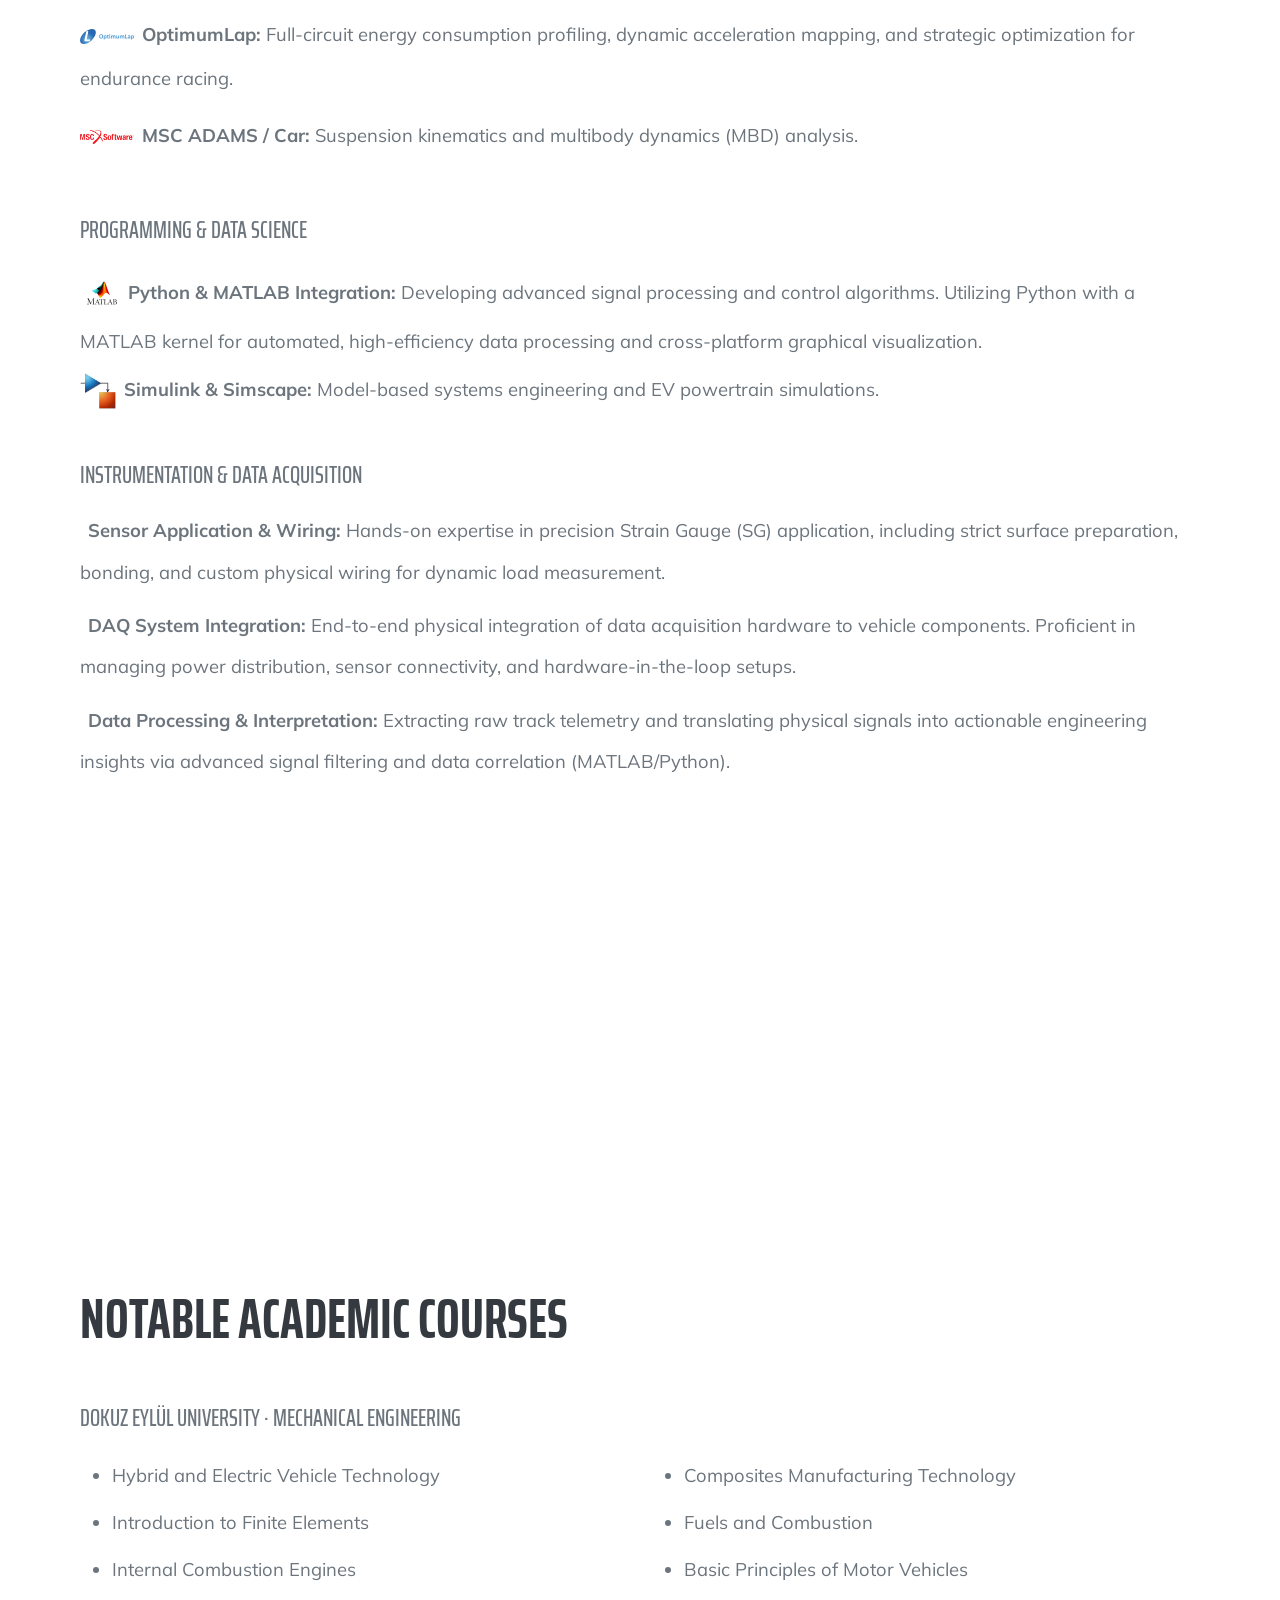
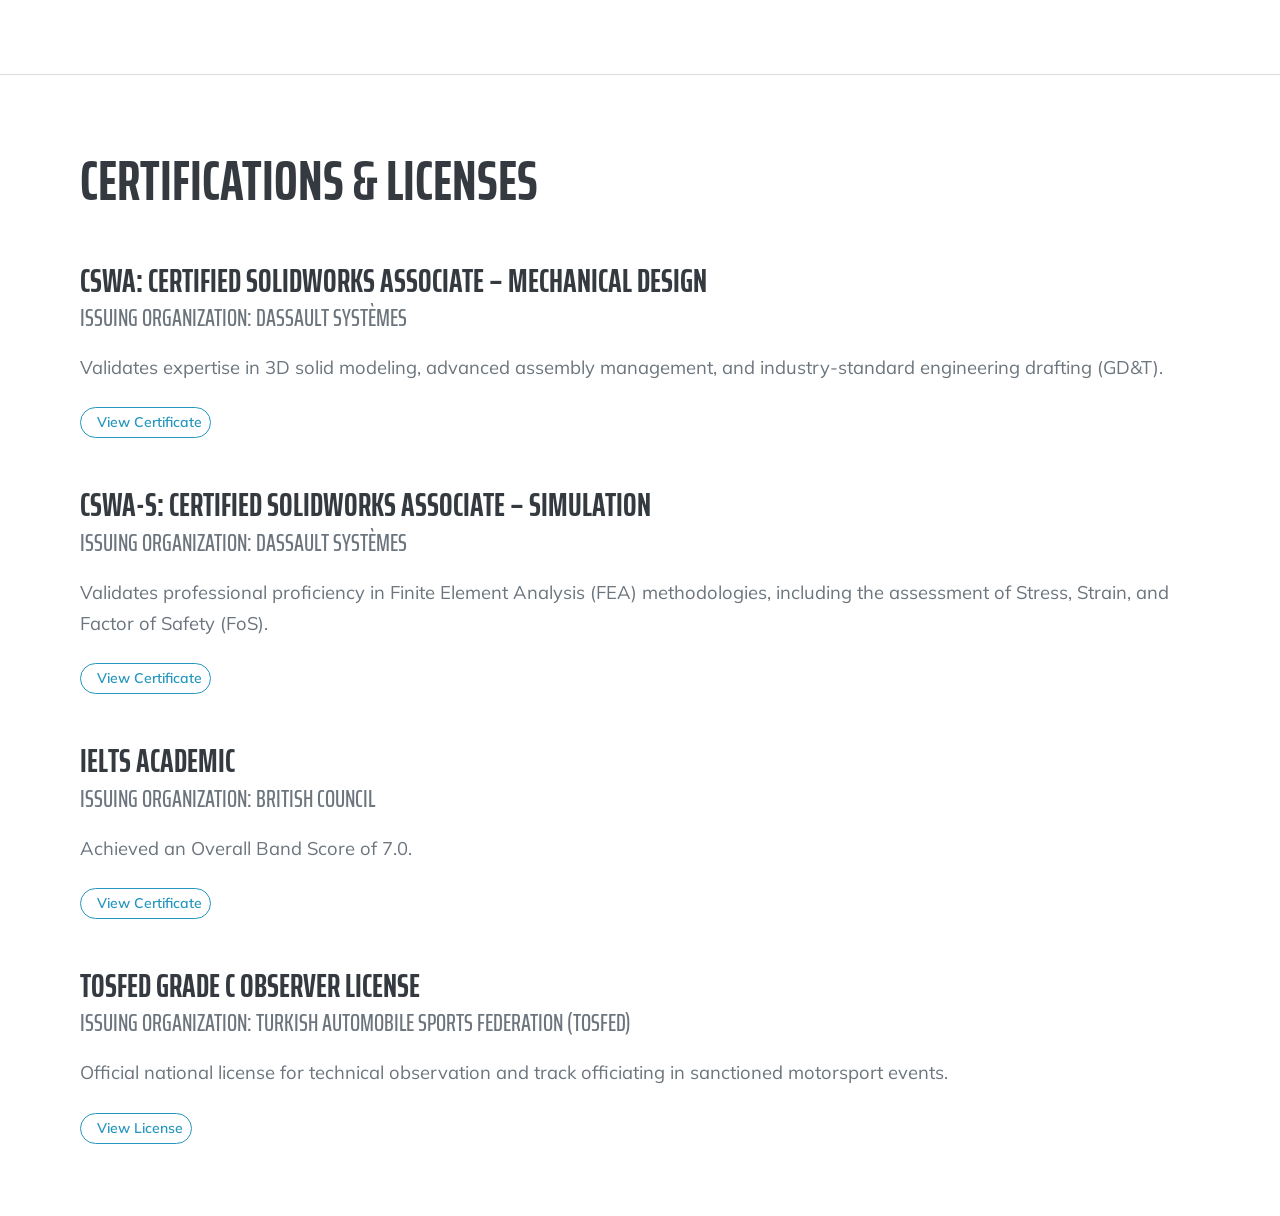
==== commit d3019af8: "TR eklendi" ====
--- a/index.html
+++ b/index.html
@@ -85,8 +85,8 @@
                         <li class="nav-item"><a class="nav-link js-scroll-trigger" href="#publications">Publications</a></li>
                         <li class="nav-item"><a class="nav-link js-scroll-trigger" href="#technical-skills">Tech Skills</a></li>
                         <li class="nav-item"><a class="nav-link js-scroll-trigger" href="#courses">Courses</a></li>
-                        <li class="nav-item"><a class="nav-link js-scroll-trigger" href="#references">References</a></li>
                         <li class="nav-item"><a class="nav-link js-scroll-trigger" href="#certifications">Certifications</a></li>
+                        <li class="nav-item mt-2 mt-lg-0 ms-lg-4"><a class="nav-link" href="index-tr.html" style="border: 1px solid rgba(255,255,255,0.5); border-radius: 20px; padding: 0.5rem 1rem !important;"><i class="fas fa-globe me-1"></i> TR</a></li>
                     </ul>
                 </div>
             </div>
@@ -290,7 +290,7 @@
                     <div class="d-flex flex-column flex-md-row justify-content-between mb-5">
                         <div class="flex-grow-1">
                             <h3 class="mb-0">EV Powertrain Simulation & Energy Management (Simulink)</h3>
-                            <div class="subheading mb-3">Toolkit: MATLAB / Simulink</div>
+                            <div class="subheading mb-3">Technologies Used: MATLAB / Simulink</div>
                             <p><b>Context:</b> Developed as a comprehensive final project for the "Hybrid and Electric Vehicle Technology" course.</p>
                             <p><b>The Objective:</b> Engineered a dynamic simulation model for a 4x4 electric mini-vehicle to analyze powertrain requirements and battery degradation characteristics under specific driving cycles provided in the course curriculum.</p>
                             <p><b>System Modeling:</b> Built a comprehensive "flat-map" Simulink model integrating longitudinal vehicle dynamics (aerodynamic drag, rolling resistance) with a detailed electrical domain. The model processed SOC-dependent functions including Open Circuit Voltage (OCV) and Internal Resistance (R) to monitor real-time battery behavior.</p>
@@ -308,7 +308,7 @@
                     <div class="d-flex flex-column flex-md-row justify-content-between mb-5">
                         <div class="flex-grow-1">
                             <h3 class="mb-0">Structural Analysis of a 2D Truss System (ANSYS APDL)</h3>
-                            <div class="subheading mb-3">Toolkit: ANSYS APDL (Mechanical APDL)</div>
+                            <div class="subheading mb-3">Technologies Used: ANSYS APDL (Mechanical APDL)</div>
                             <p><b>Context:</b> Developed as a high-fidelity final project for the "Introduction to Finite Element Method" course.</p>
                             <p><b>The Objective:</b> Designed and analyzed a 2D truss carrier system to evaluate its structural integrity under static loading conditions, comparing numerical Finite Element Analysis (FEA) results with analytical hand calculations.</p>
                             <p><b>FEA Methodology:</b> Utilized BEAM188 elements to construct the system's stiffness matrix. Defined precise material properties (E, ν) and cross-sectional geometries within the APDL environment. Applied boundary conditions and nodal forces to simulate real-world structural constraints.</p>
@@ -461,7 +461,7 @@
                     </div>
                 </div>
             </section>
-            <hr class="m-0" />
+            <div class="parallax-divider" style="background-image: url('assets/img/p4.jpg');"></div>
             <section class="resume-section" id="courses">
                 <div class="resume-section-content">
                     <h2 class="mb-5">Notable Academic Courses</h2>
@@ -484,44 +484,6 @@
                     </div>
                 </div>
             </section>
-            <div class="parallax-divider" style="background-image: url('assets/img/p4.jpg');"></div>
-            <section class="resume-section" id="references">
-                <div class="resume-section-content">
-                    <h2 class="mb-5">References</h2>
-                    
-                    <div class="d-flex flex-column flex-md-row justify-content-between mb-5">
-                        <div class="flex-grow-1">
-                            <h3 class="mb-0">Assoc. Prof. Dr. Aytaç Gören</h3>
-                            <div class="subheading mb-2">Department of Mechanical Engineering at Dokuz Eylül University, Project Manager of Solaris</div>
-                            <p><i class="fas fa-envelope text-primary me-2"></i><a href="mailto:aytac.goren@deu.edu.tr" class="text-primary text-lowercase fw-bold text-decoration-none">aytac.goren@deu.edu.tr</a></p>
-                        </div>
-                    </div>
-                    
-                    <div class="d-flex flex-column flex-md-row justify-content-between mb-5">
-                        <div class="flex-grow-1">
-                            <h3 class="mb-0">Prof. Dr. Binnur GÖREN KIRAL</h3>
-                            <div class="subheading mb-2">Department of Mechanical Engineering at Dokuz Eylül University, Senior Project Supervisor</div>
-                            <p><i class="fas fa-envelope text-primary me-2"></i><a href="mailto:binnur.goren@deu.edu.tr" class="text-primary text-lowercase fw-bold text-decoration-none">binnur.goren@deu.edu.tr</a></p>
-                        </div>
-                    </div>
-
-                    <div class="d-flex flex-column flex-md-row justify-content-between mb-5">
-                        <div class="flex-grow-1">
-                            <h3 class="mb-0">Assoc. Prof. Dr. Mustafa Umut Karaoğlan</h3>
-                            <div class="subheading mb-2">Department of Mechanical Engineering at Dokuz Eylül University, Automotive Division</div>
-                            <p><i class="fas fa-envelope text-primary me-2"></i><a href="mailto:mustafa.karaoglan@deu.edu.tr" class="text-primary text-lowercase fw-bold text-decoration-none">mustafa.karaoglan@deu.edu.tr</a></p>
-                        </div>
-                    </div>
-
-                    <div class="d-flex flex-column flex-md-row justify-content-between">
-                        <div class="flex-grow-1">
-                            <h3 class="mb-0">Mehmet Serkan İnceer</h3>
-                            <div class="subheading mb-2">Maintenance Supervisor at Johnson Electric</div>
-                            <p><i class="fas fa-envelope text-primary me-2"></i><a href="mailto:sinceer@johnsonelectric.com" class="text-primary text-lowercase fw-bold text-decoration-none">sinceer@johnsonelectric.com</a></p>
-                        </div>
-                    </div>
-                </div>
-            </section>
             <hr class="m-0" />
             <section class="resume-section" id="certifications">
                 <div class="resume-section-content">
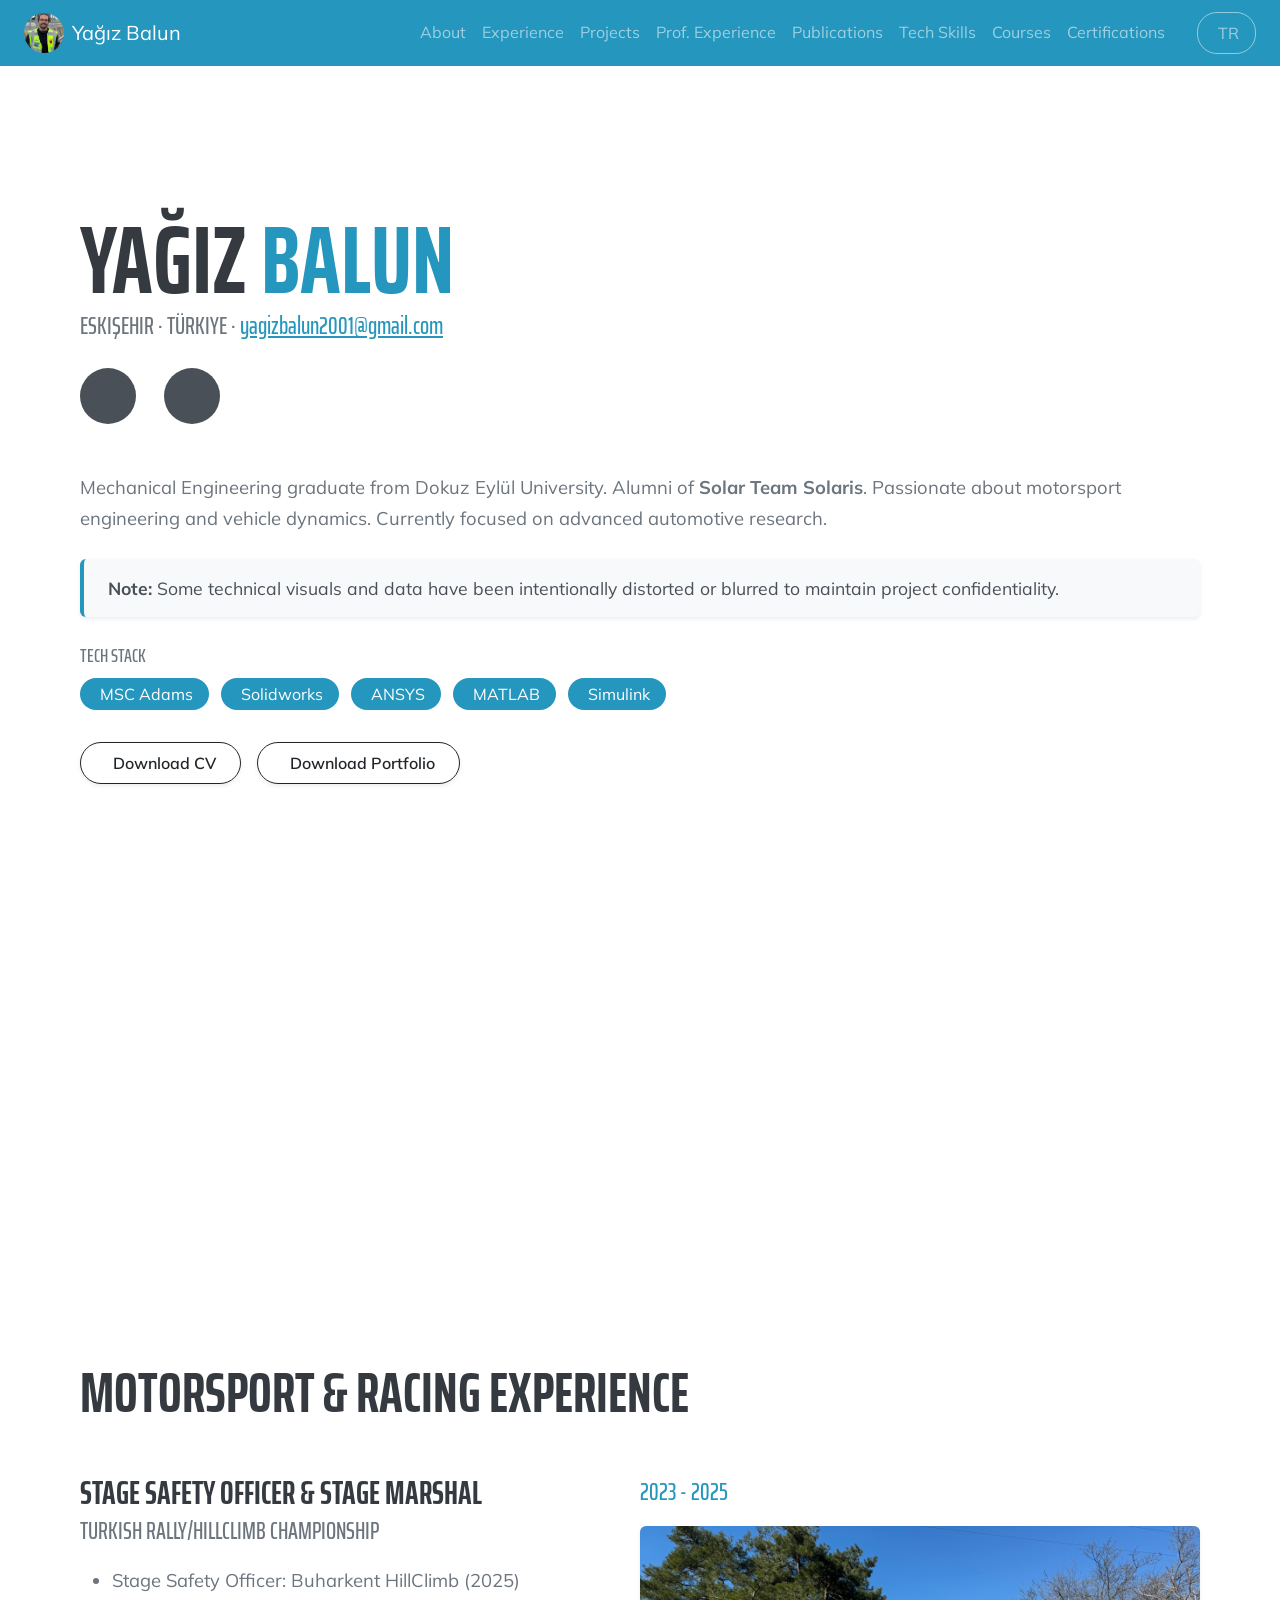
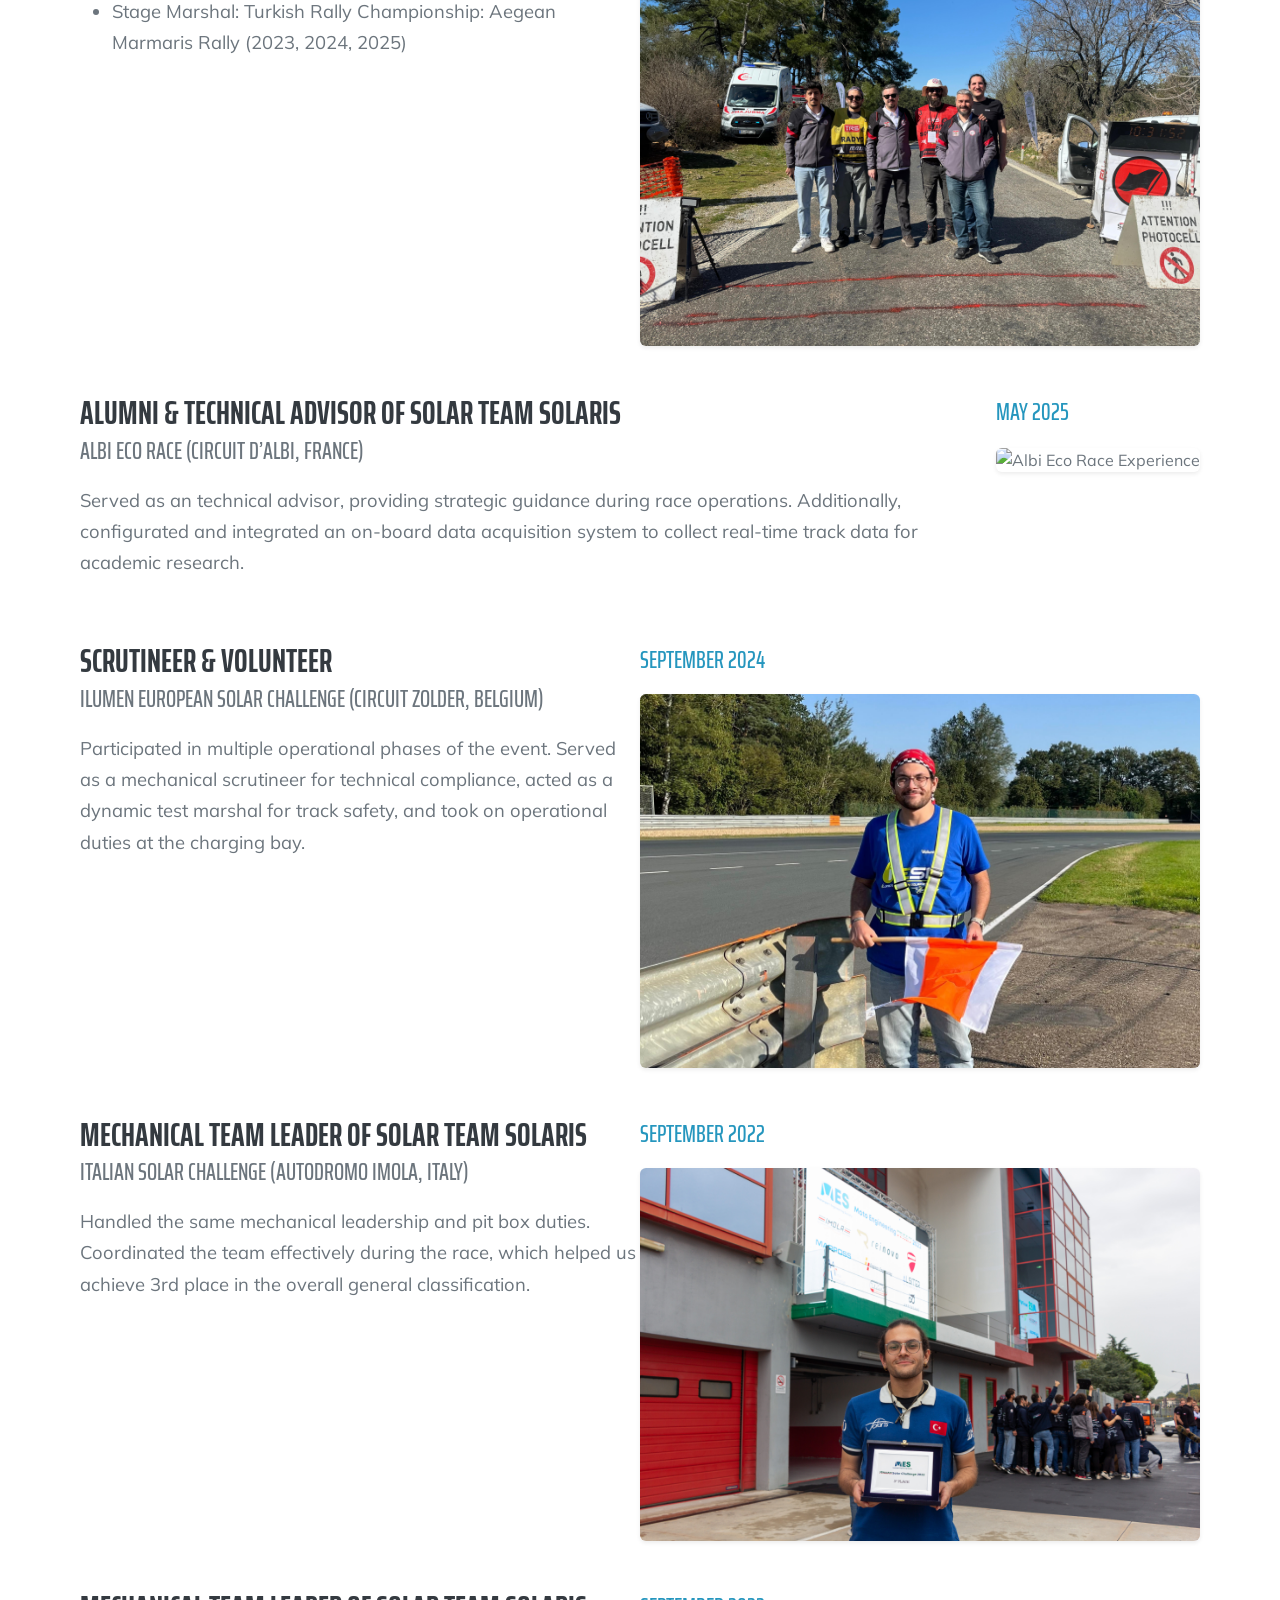
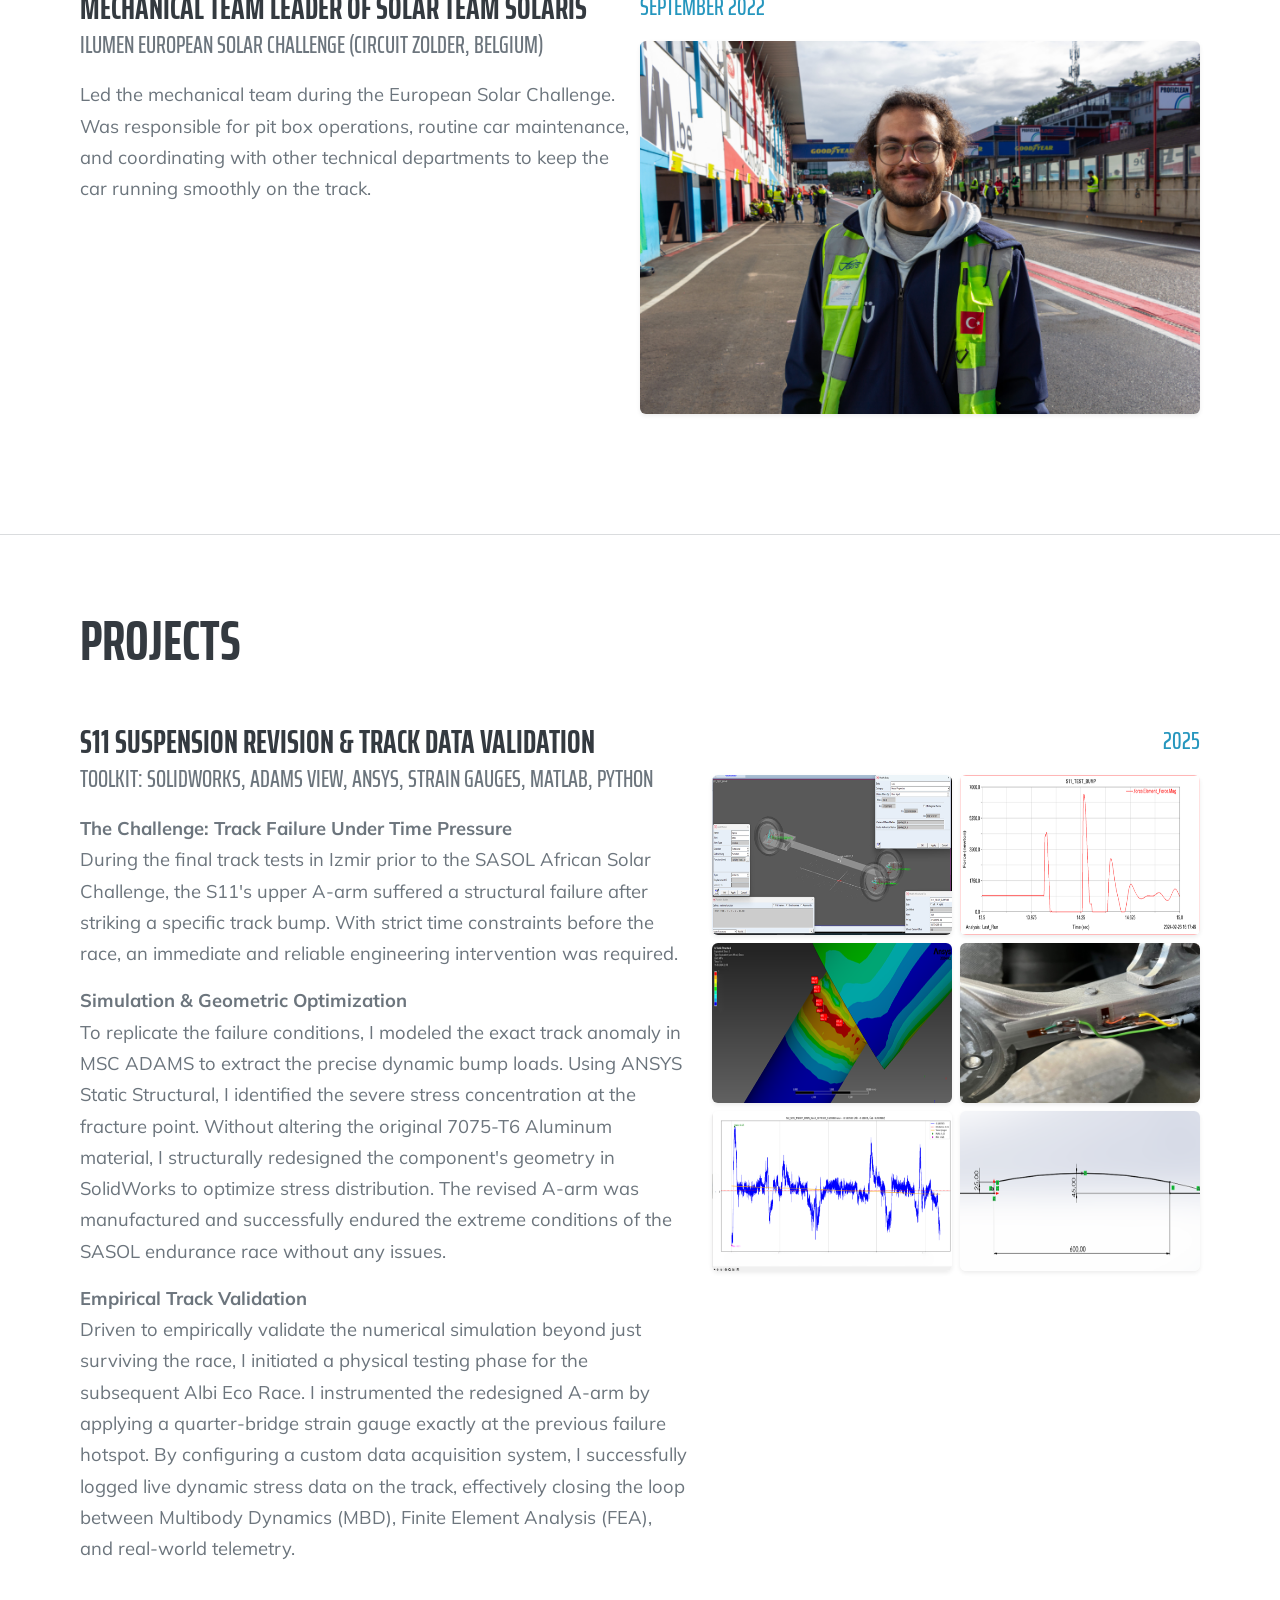
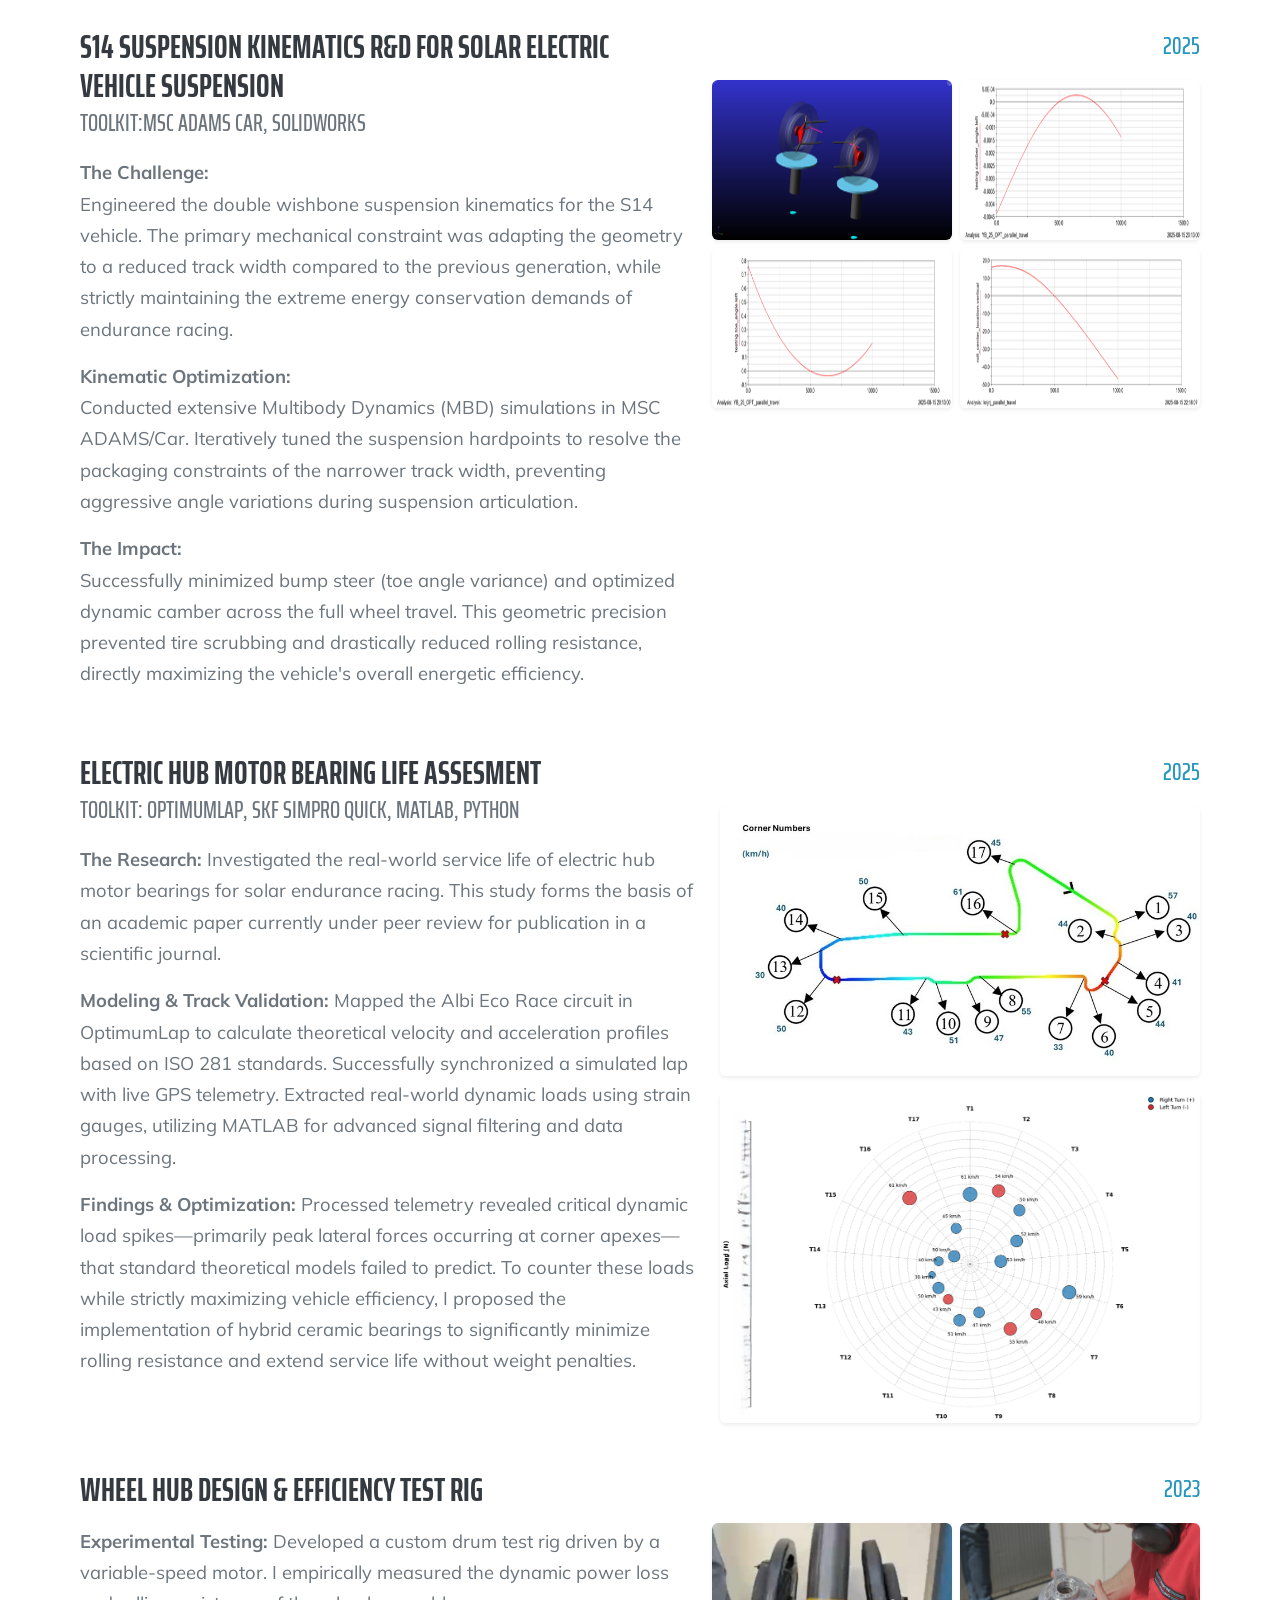
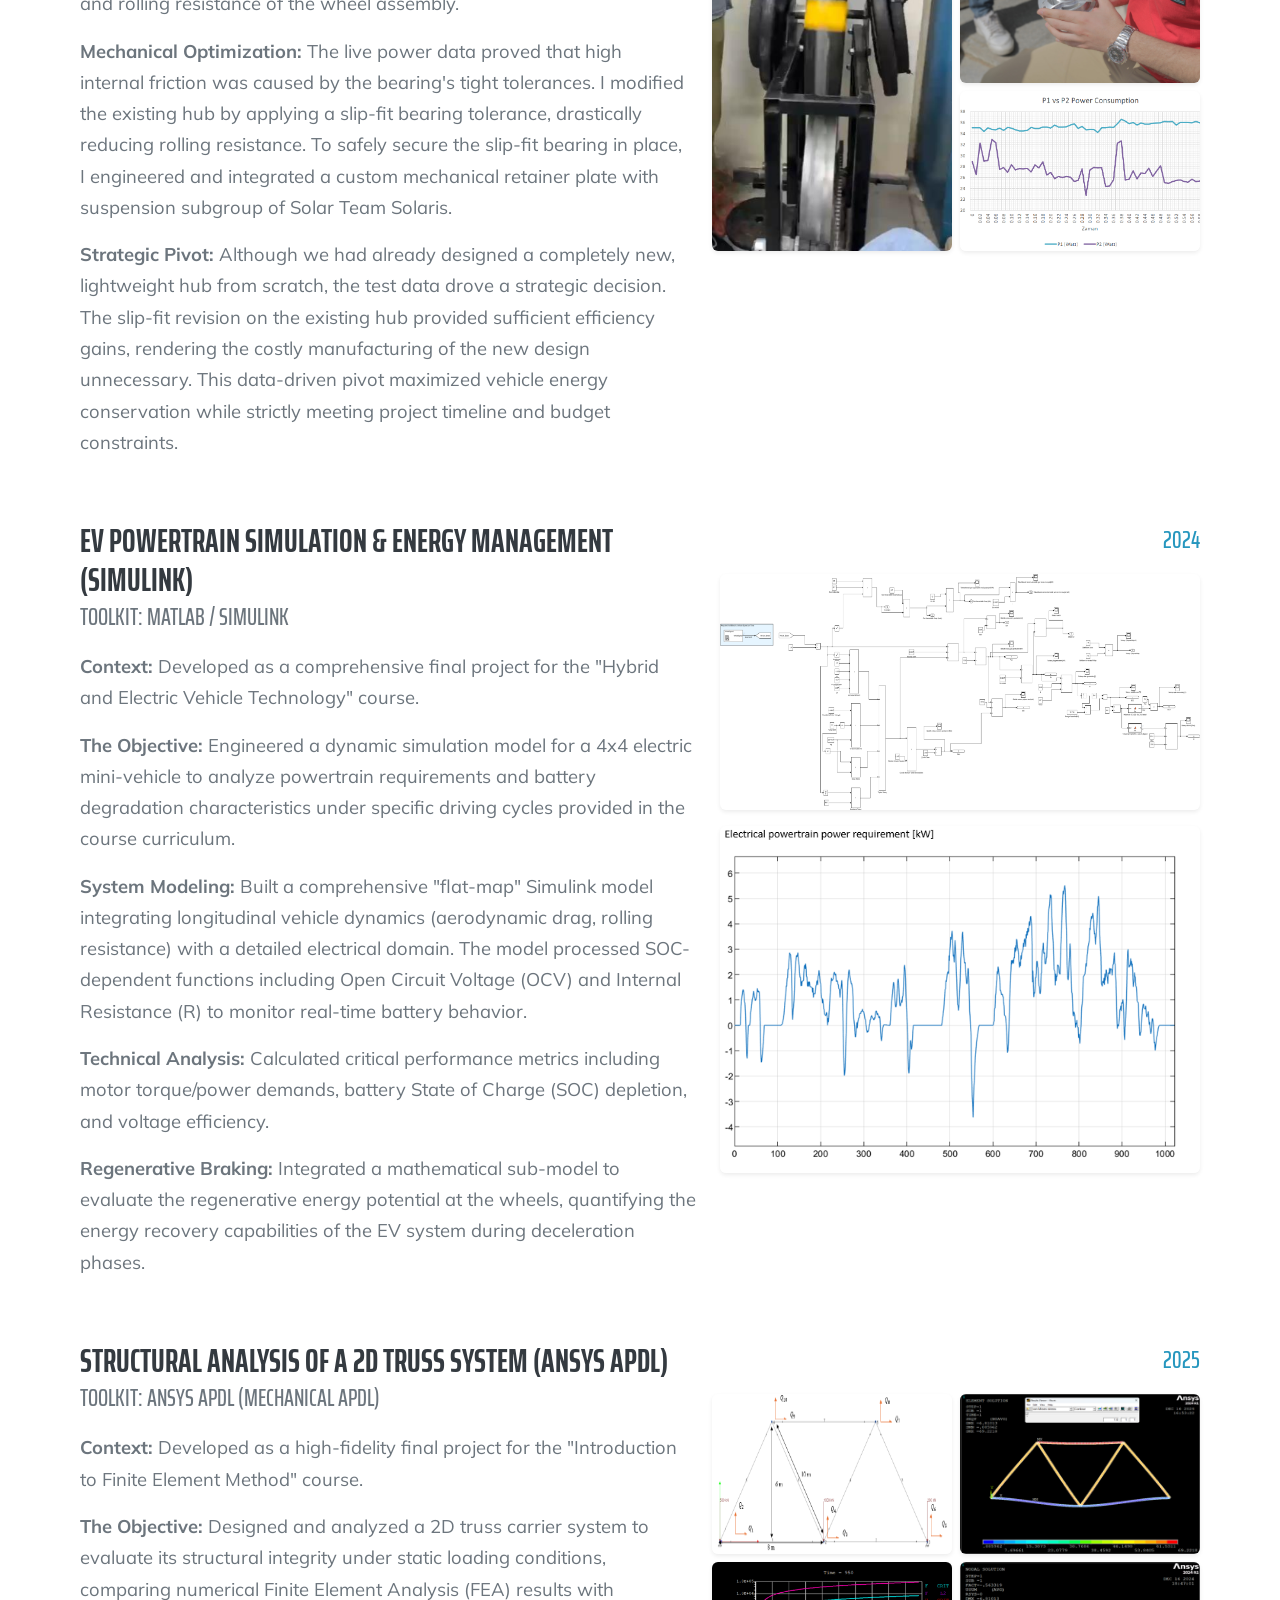
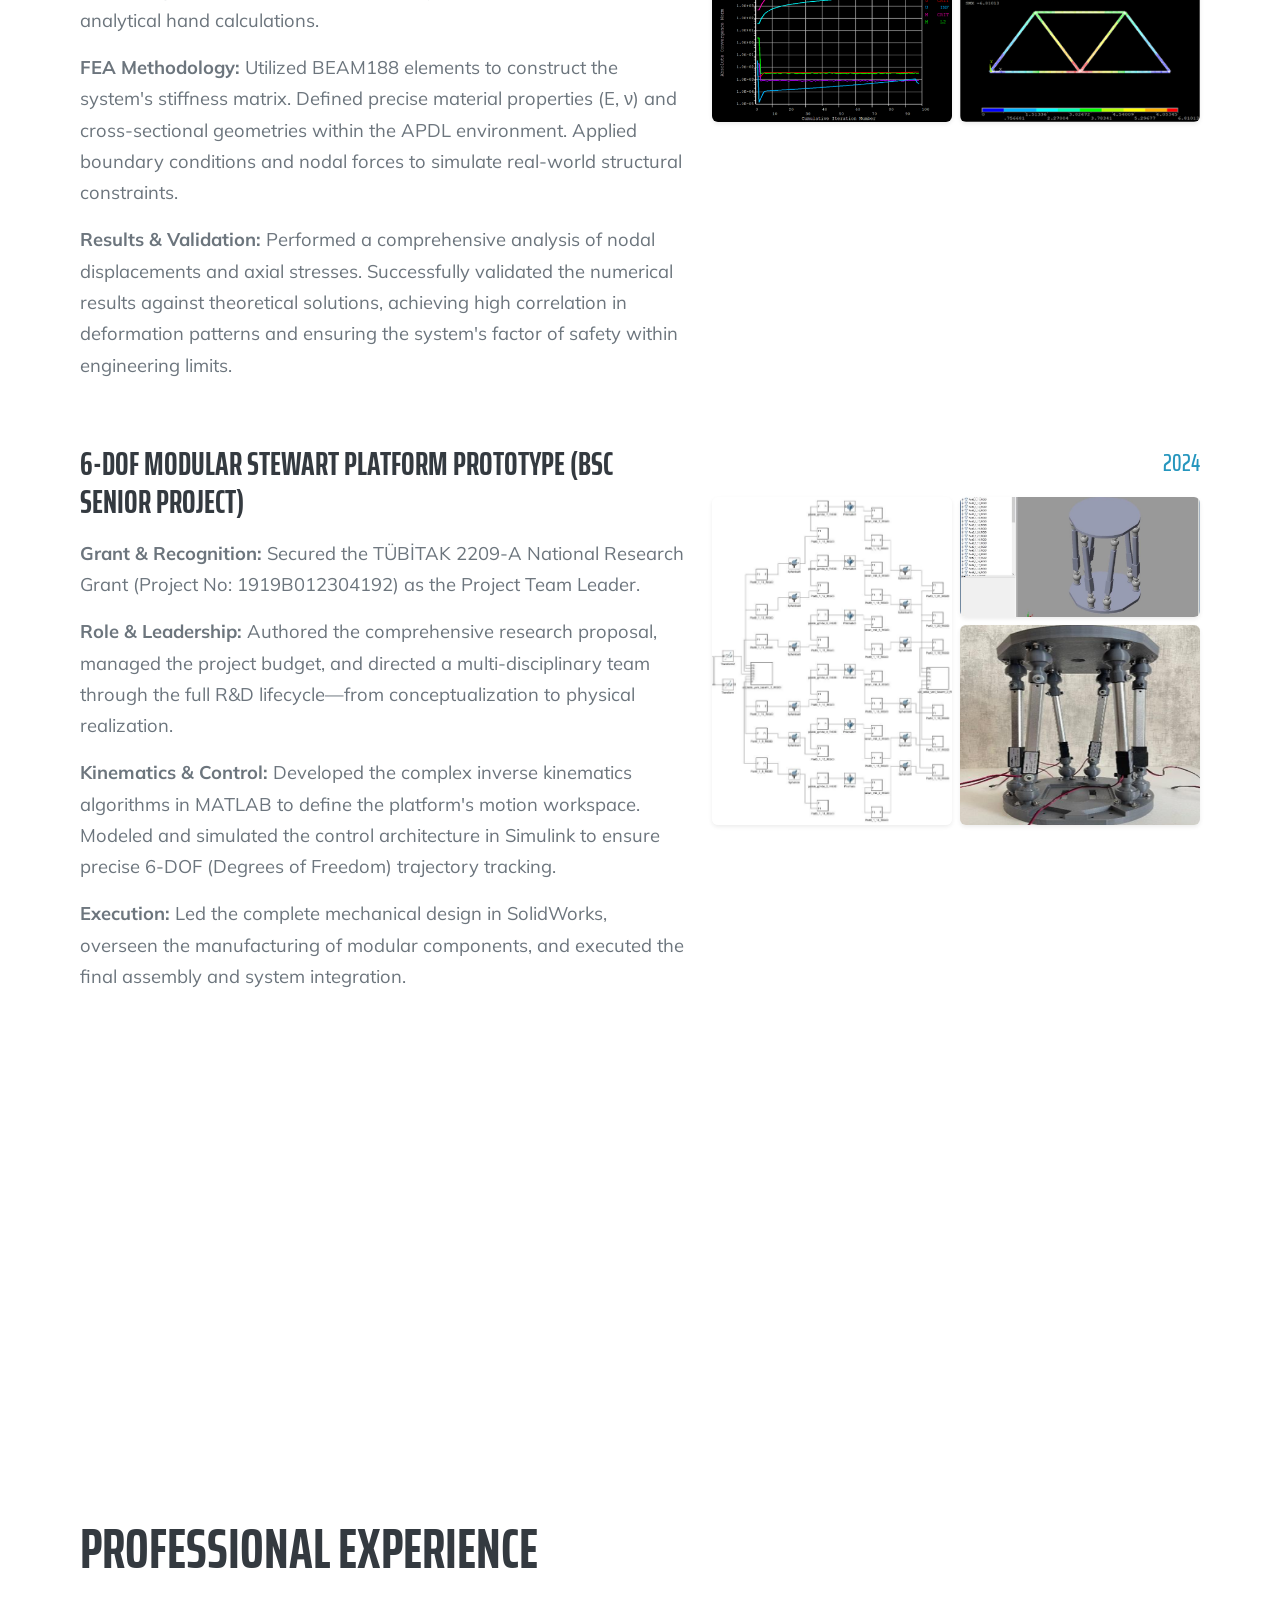
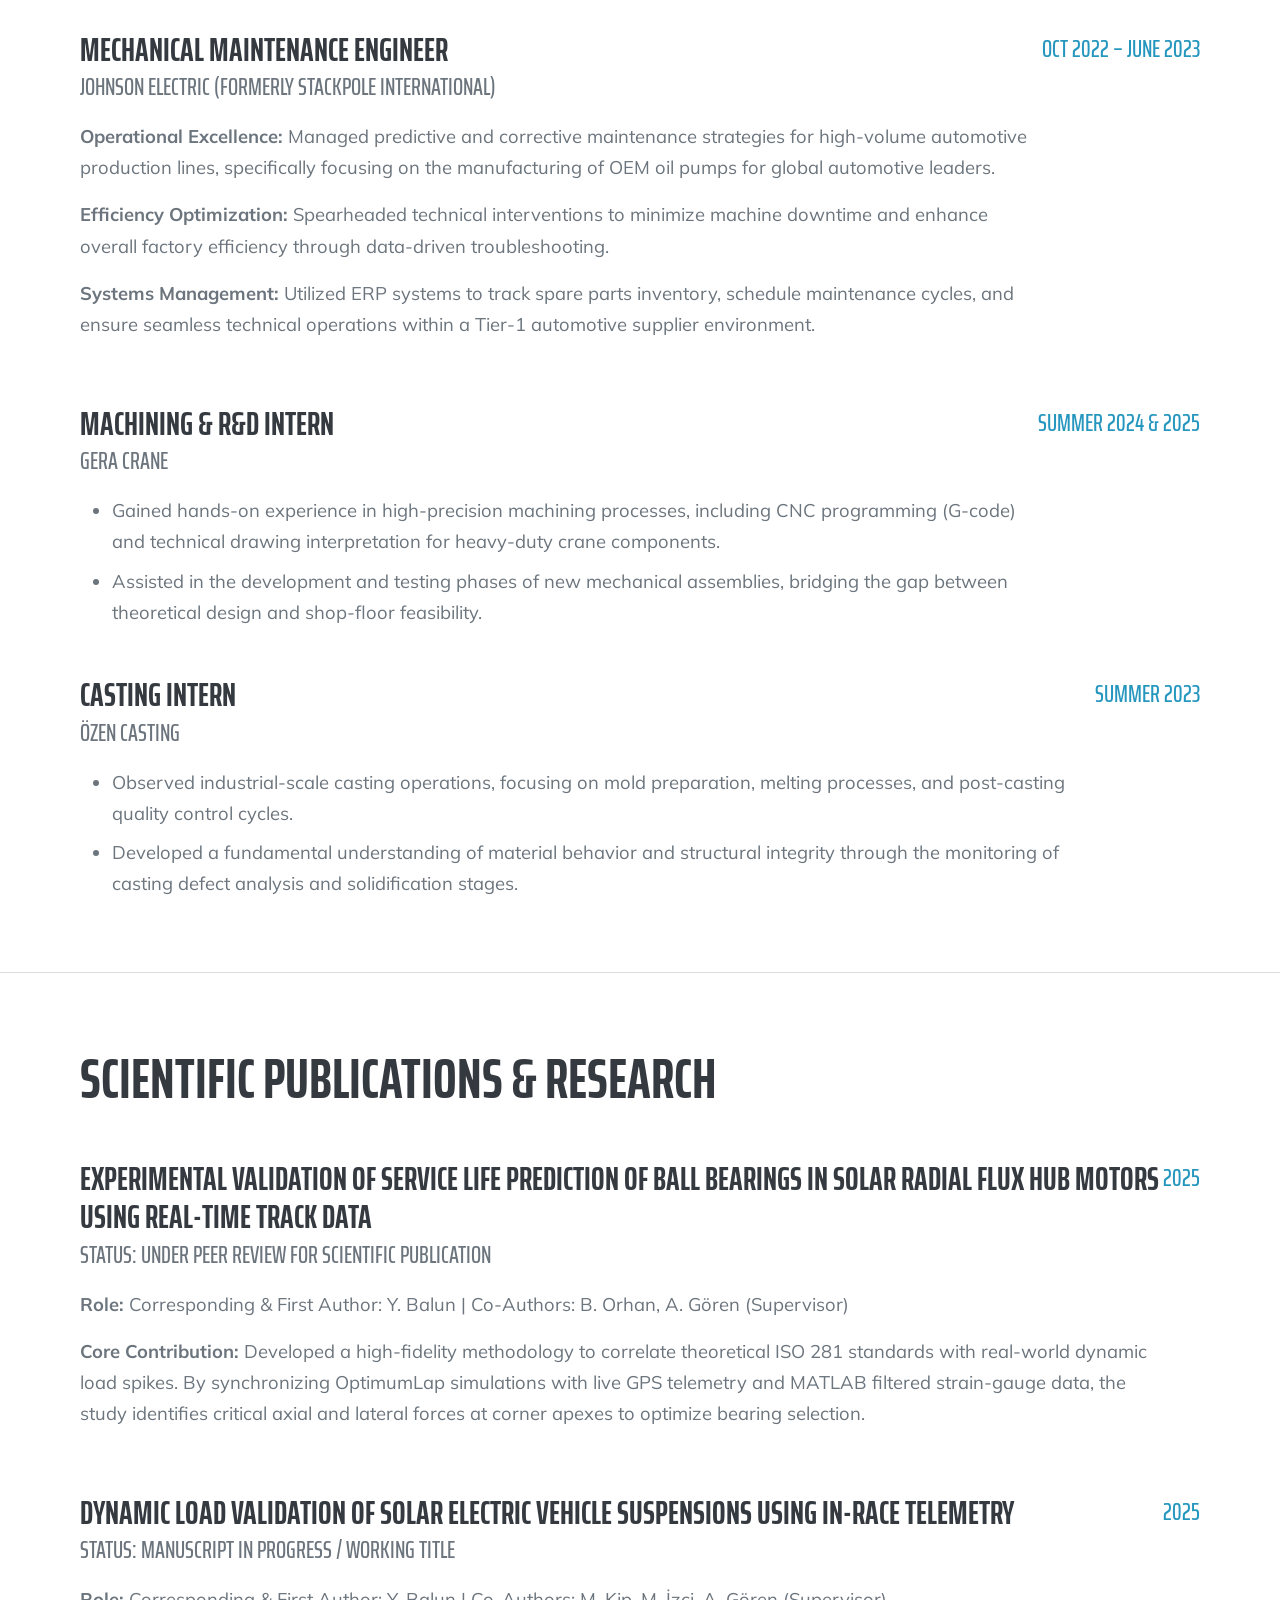
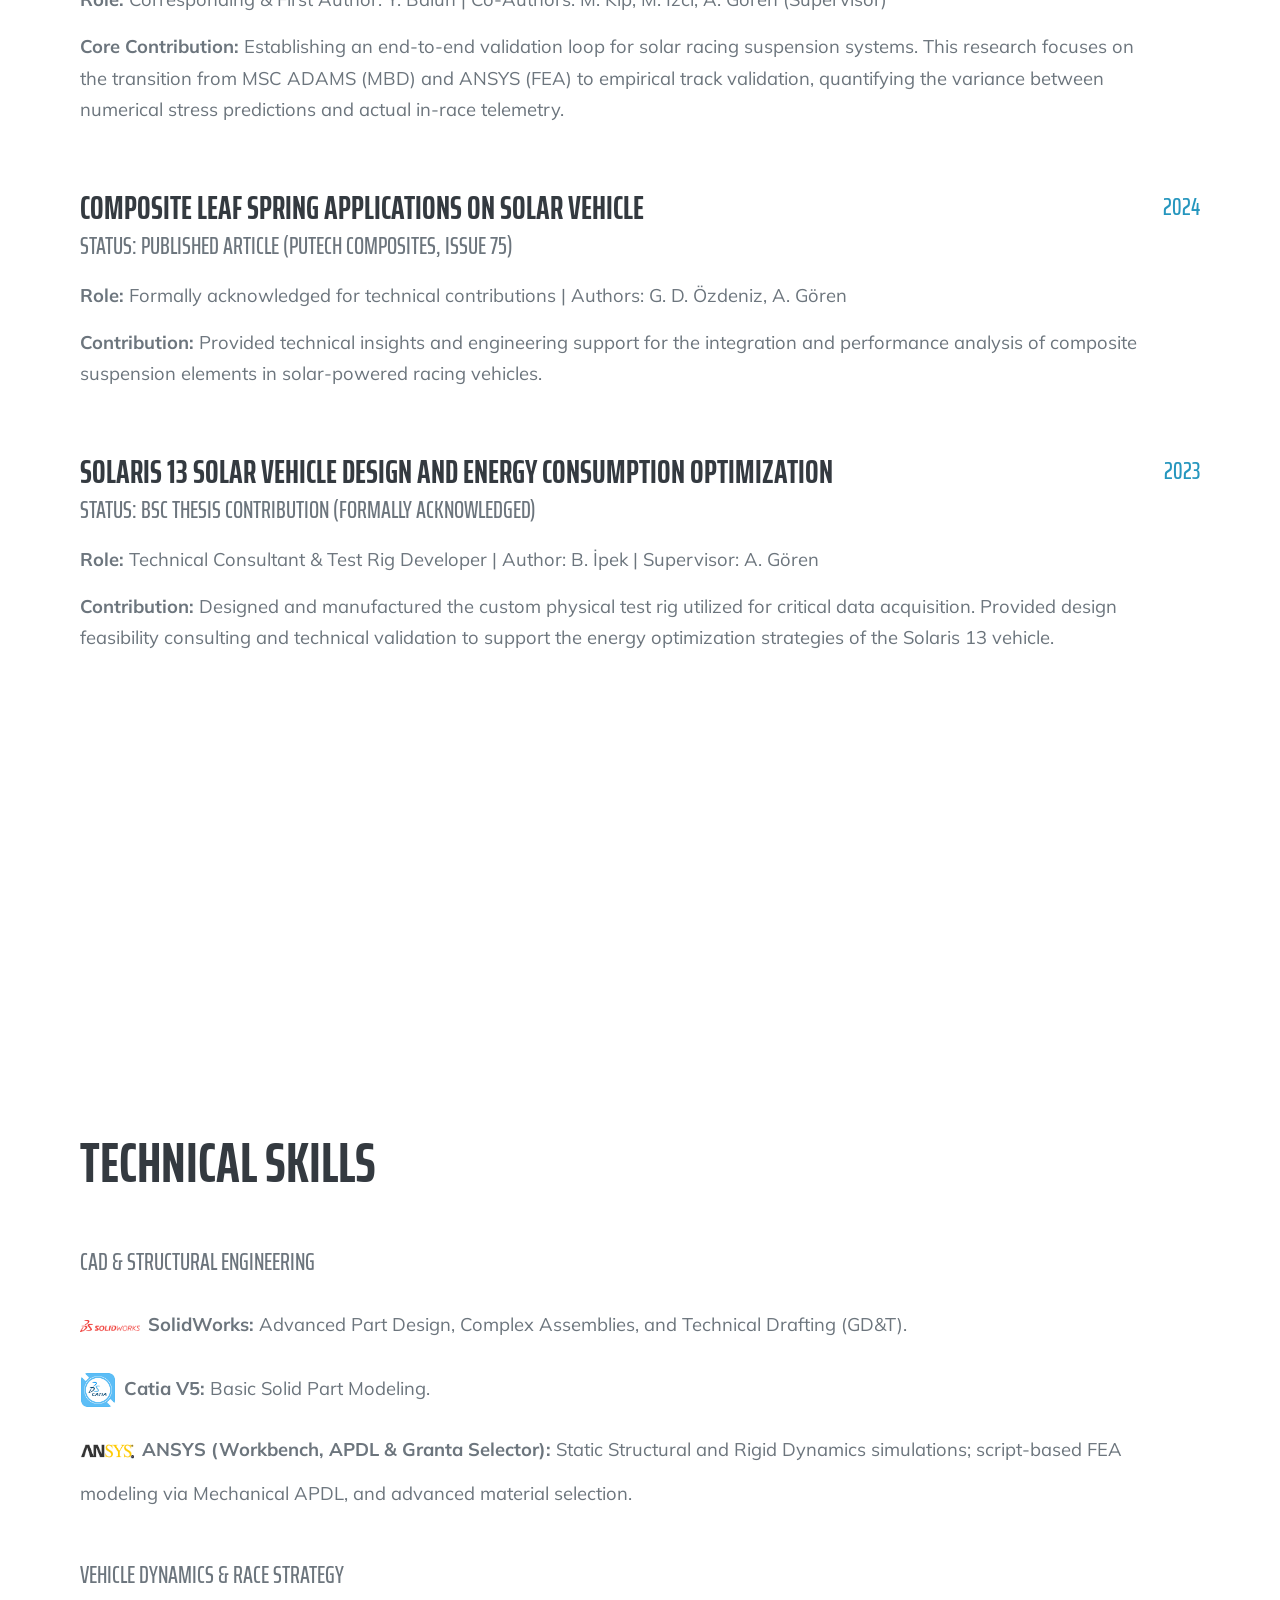
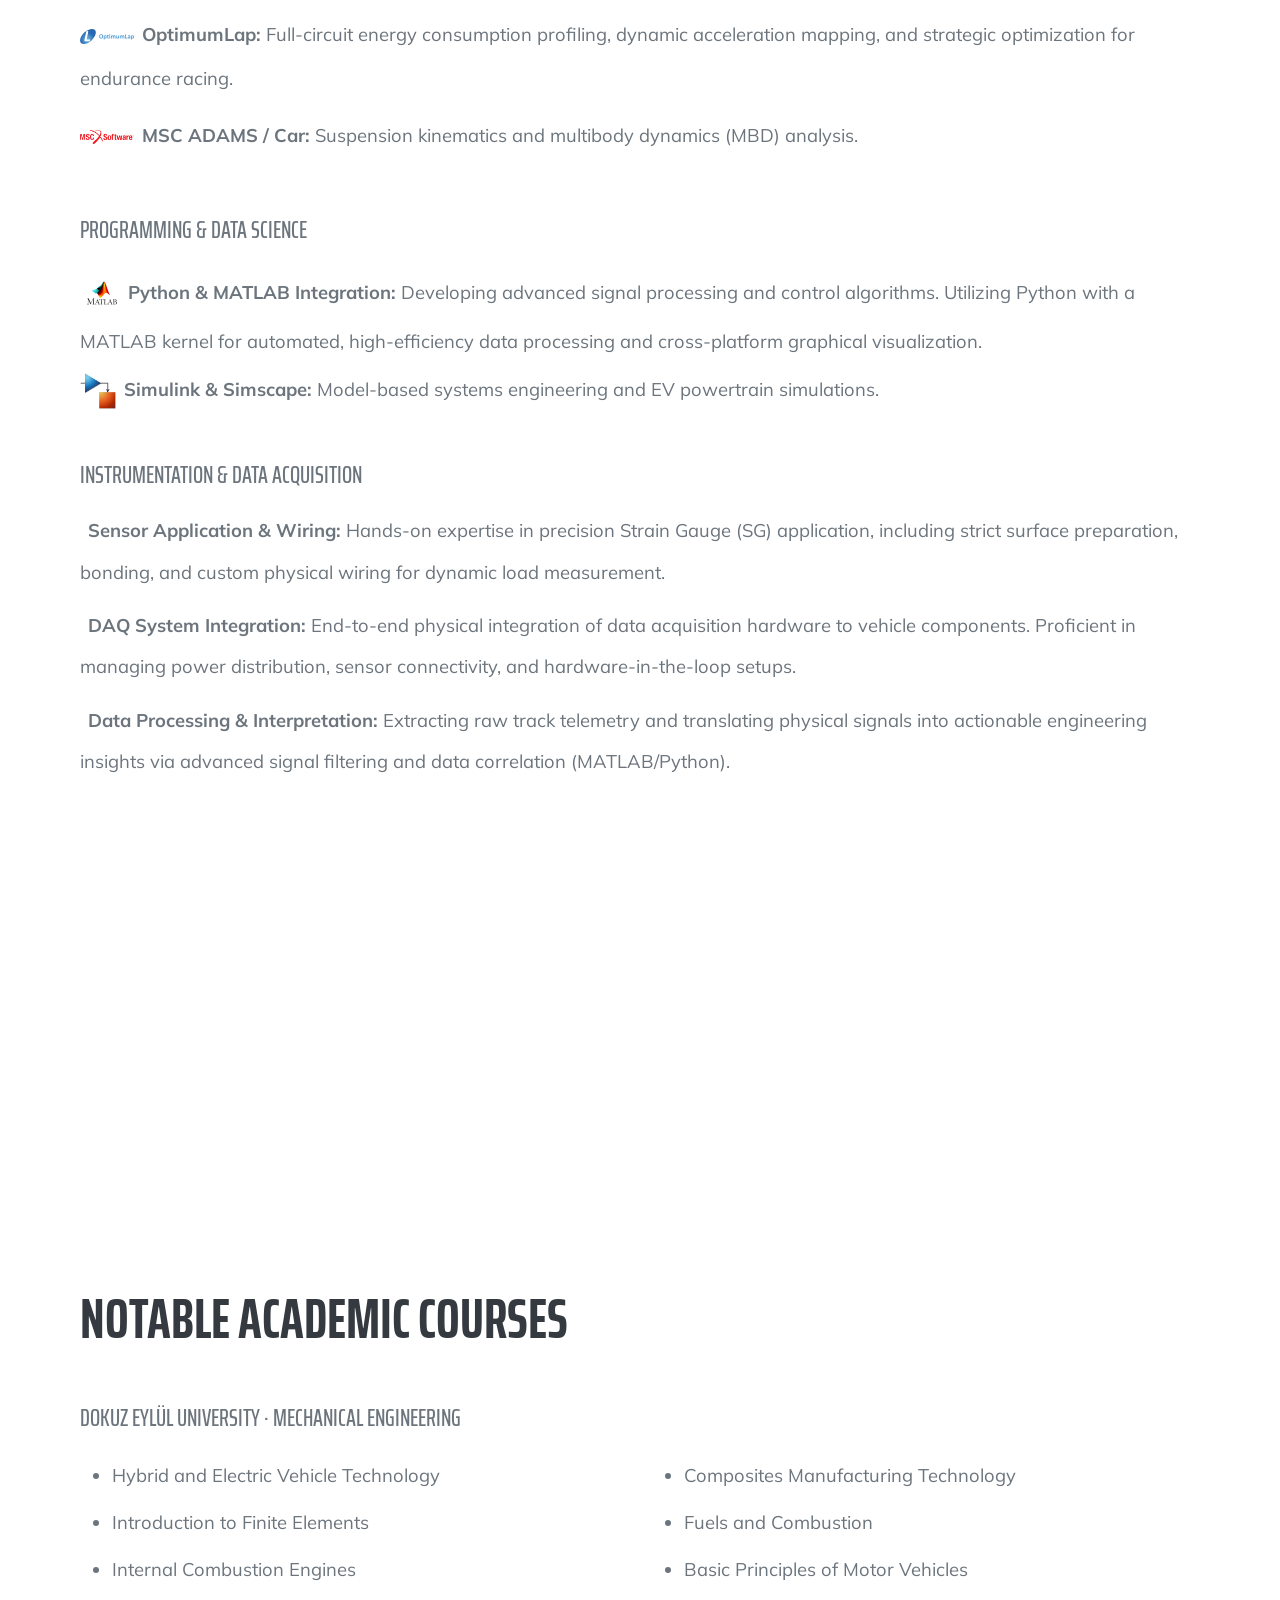
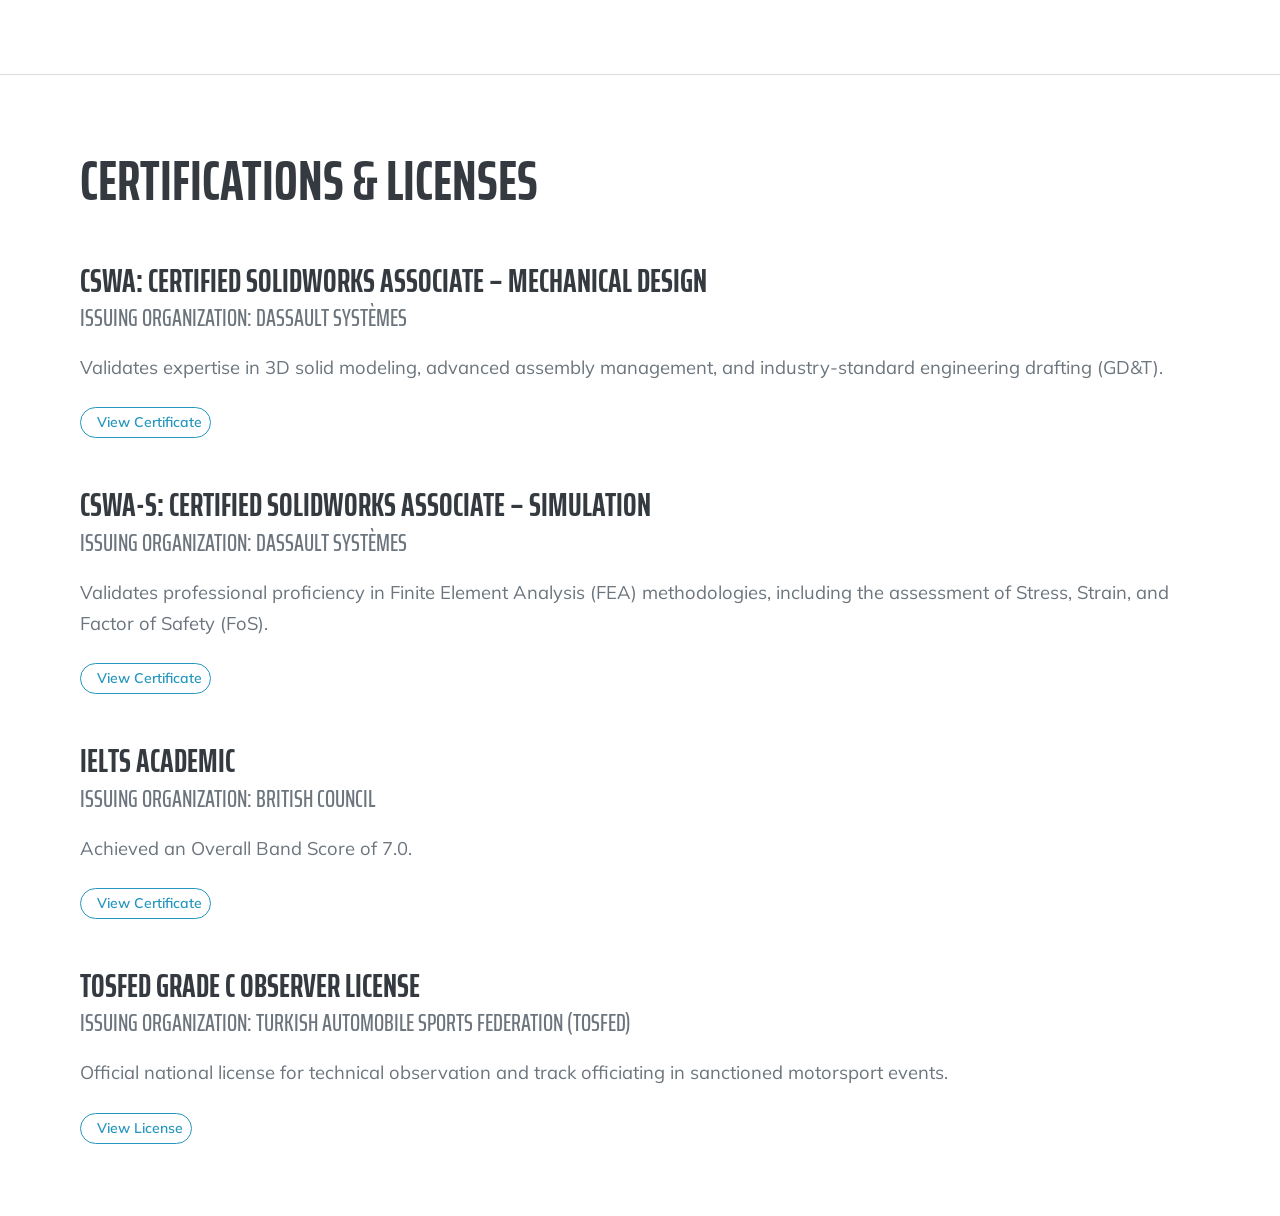
==== commit 8f417806: "Merge branch 'main' of https://github.com/yagizbalun/yagizbalun.github.io" ====
--- a/index.html
+++ b/index.html
@@ -290,7 +290,7 @@
                     <div class="d-flex flex-column flex-md-row justify-content-between mb-5">
                         <div class="flex-grow-1">
                             <h3 class="mb-0">EV Powertrain Simulation & Energy Management (Simulink)</h3>
-                            <div class="subheading mb-3">Technologies Used: MATLAB / Simulink</div>
+                            <div class="subheading mb-3">Toolkit: MATLAB / Simulink</div>
                             <p><b>Context:</b> Developed as a comprehensive final project for the "Hybrid and Electric Vehicle Technology" course.</p>
                             <p><b>The Objective:</b> Engineered a dynamic simulation model for a 4x4 electric mini-vehicle to analyze powertrain requirements and battery degradation characteristics under specific driving cycles provided in the course curriculum.</p>
                             <p><b>System Modeling:</b> Built a comprehensive "flat-map" Simulink model integrating longitudinal vehicle dynamics (aerodynamic drag, rolling resistance) with a detailed electrical domain. The model processed SOC-dependent functions including Open Circuit Voltage (OCV) and Internal Resistance (R) to monitor real-time battery behavior.</p>
@@ -308,7 +308,7 @@
                     <div class="d-flex flex-column flex-md-row justify-content-between mb-5">
                         <div class="flex-grow-1">
                             <h3 class="mb-0">Structural Analysis of a 2D Truss System (ANSYS APDL)</h3>
-                            <div class="subheading mb-3">Technologies Used: ANSYS APDL (Mechanical APDL)</div>
+                            <div class="subheading mb-3">Toolkit: ANSYS APDL (Mechanical APDL)</div>
                             <p><b>Context:</b> Developed as a high-fidelity final project for the "Introduction to Finite Element Method" course.</p>
                             <p><b>The Objective:</b> Designed and analyzed a 2D truss carrier system to evaluate its structural integrity under static loading conditions, comparing numerical Finite Element Analysis (FEA) results with analytical hand calculations.</p>
                             <p><b>FEA Methodology:</b> Utilized BEAM188 elements to construct the system's stiffness matrix. Defined precise material properties (E, ν) and cross-sectional geometries within the APDL environment. Applied boundary conditions and nodal forces to simulate real-world structural constraints.</p>
